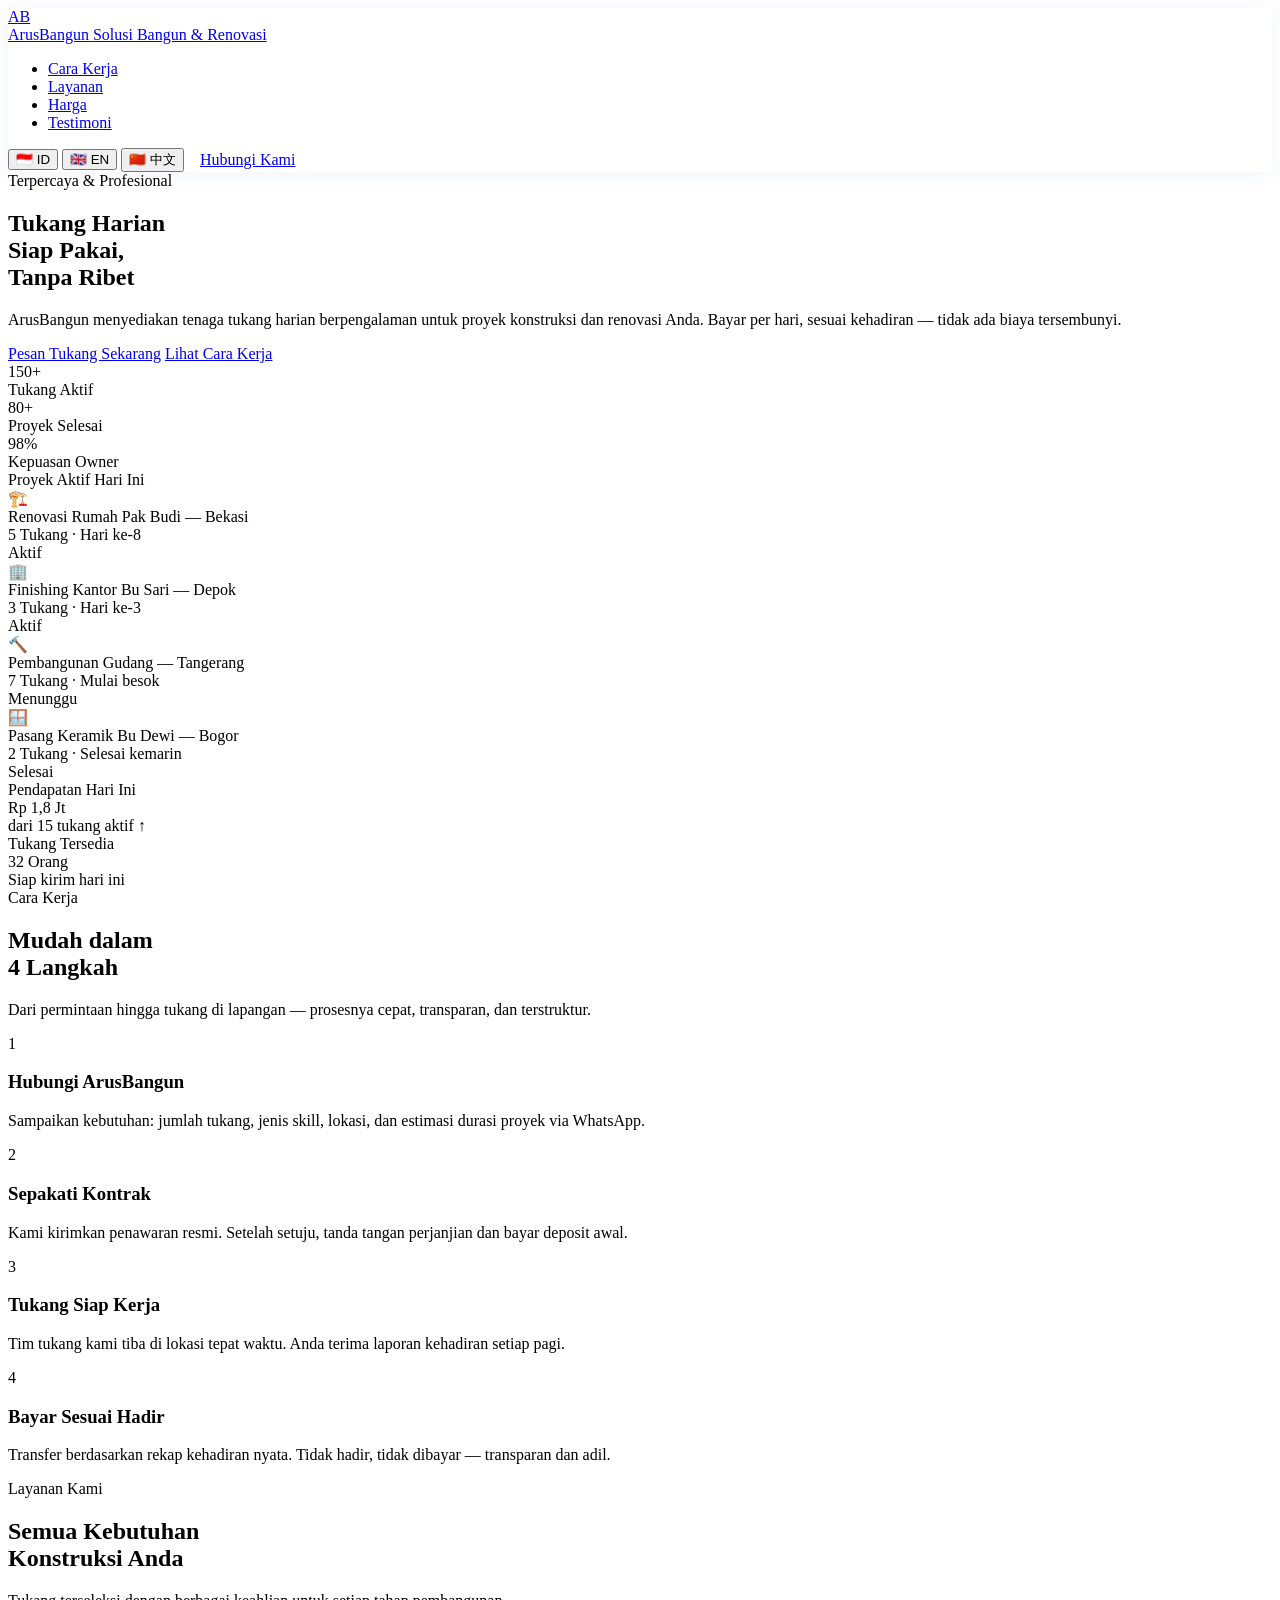
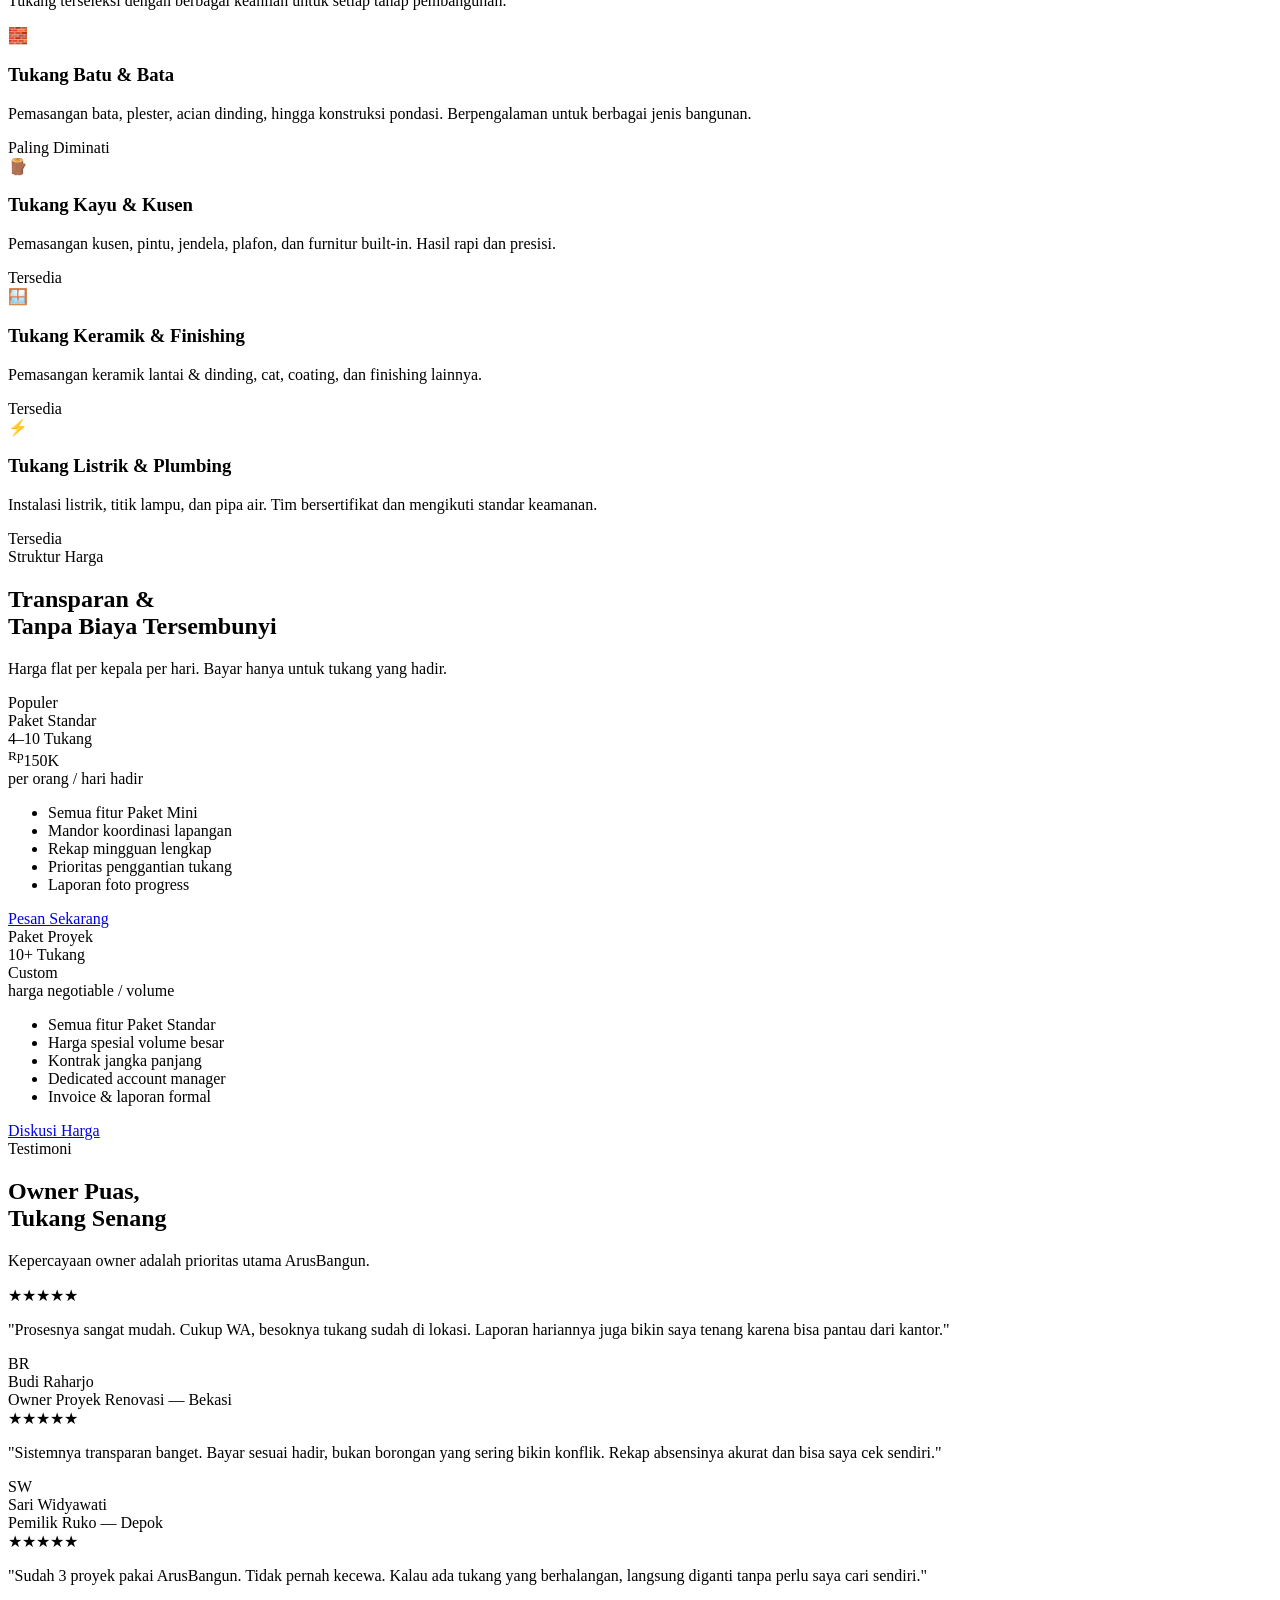
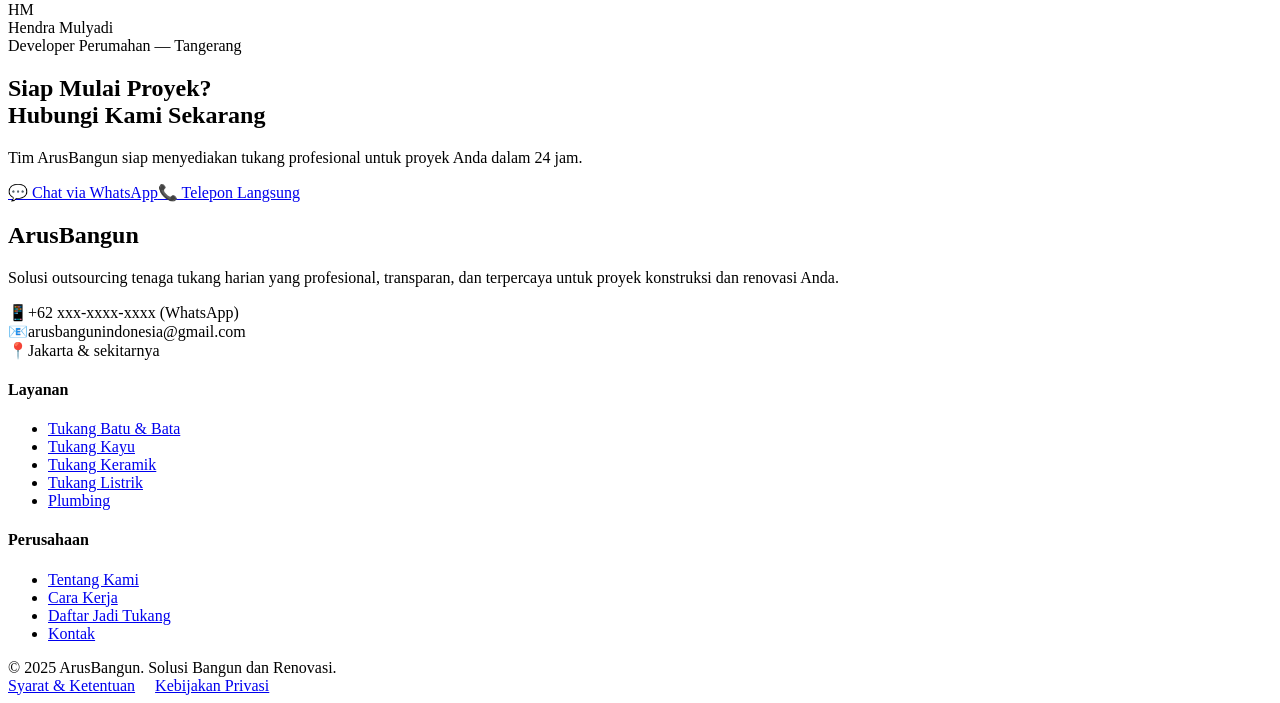
==== dasboard.html @ 9dbda631 "update" ====
<!DOCTYPE html>
<html lang="id">

<head>
    <meta charset="UTF-8" />
    <meta name="viewport" content="width=device-width, initial-scale=1.0" />
    <title>ArusBangun — Solusi Bangun dan Renovasi</title>
    <link
        href="https://fonts.googleapis.com/css2?family=Plus+Jakarta+Sans:wght@300;400;500;600;700;800&family=Syne:wght@700;800&display=swap"
        rel="stylesheet" />
    <link rel="stylesheet" href="css/styles.css" />
</head>

<body>

    <nav>
        <div class="nav-left">
            <a class="nav-logo" href="#">
                <div class="nav-logo-icon">AB</div>
                <div>
                    <span class="nav-logo-text">ArusBangun</span>
                    <span class="nav-logo-sub">Solusi Bangun & Renovasi</span>
                </div>
            </a>
            <ul class="nav-links">
                <li><a href="#how" data-key="nav_how">Cara Kerja</a></li>
                <li><a href="#layanan" data-key="nav_service">Layanan</a></li>
                <li><a href="#harga" data-key="nav_price">Harga</a></li>
                <li><a href="#testimoni" data-key="nav_testi">Testimoni</a></li>
            </ul>
        </div>
        <div style="display: flex; align-items: center; gap: 16px;">
            <div class="lang-switcher">
                <button class="lang-btn active" data-lang="id">🇮🇩 ID</button>
                <button class="lang-btn" data-lang="en">🇬🇧 EN</button>
                <button class="lang-btn" data-lang="zh">🇨🇳 中文</button>
            </div>
            <a href="#cta" class="nav-cta" data-key="nav_cta">Hubungi Kami</a>
        </div>
    </nav>

    <!-- Hero Section -->
    <section class="hero">
        <div class="hero-dots"></div>
        <div class="hero-content">
            <div class="hero-badge" data-key="hero_badge">Terpercaya & Profesional</div>
            <h1 class="hero-title" data-key="hero_title">Tukang Harian<br />Siap Pakai,<br /><span>Tanpa Ribet</span>
            </h1>
            <p class="hero-desc" data-key="hero_desc">ArusBangun menyediakan tenaga tukang harian berpengalaman untuk
                proyek konstruksi dan renovasi Anda. Bayar per hari, sesuai kehadiran — tidak ada biaya tersembunyi.</p>
            <div class="hero-btns">
                <a href="#layanan" class="btn-primary" data-key="hero_btn1">Pesan Tukang Sekarang</a>
                <a href="#how" class="btn-outline" data-key="hero_btn2">Lihat Cara Kerja</a>
            </div>
            <div class="hero-stats">
                <div>
                    <div class="stat-num">150<span>+</span></div>
                    <div class="stat-lbl" data-key="stat1">Tukang Aktif</div>
                </div>
                <div>
                    <div class="stat-num">80<span>+</span></div>
                    <div class="stat-lbl" data-key="stat2">Proyek Selesai</div>
                </div>
                <div>
                    <div class="stat-num">98<span>%</span></div>
                    <div class="stat-lbl" data-key="stat3">Kepuasan Owner</div>
                </div>
            </div>
        </div>
        <div class="hero-visual">
            <div class="hero-card-main">
                <div class="hero-card-label" data-key="project_label">Proyek Aktif Hari Ini</div>
                <div class="project-list">
                    <div class="project-item">
                        <div class="project-icon pi-blue">🏗️</div>
                        <div class="project-info">
                            <div class="project-name">Renovasi Rumah Pak Budi — Bekasi</div>
                            <div class="project-meta">5 Tukang · Hari ke-8</div>
                        </div><span class="project-badge badge-active" data-key="status_active">Aktif</span>
                    </div>
                    <div class="project-item">
                        <div class="project-icon pi-sky">🏢</div>
                        <div class="project-info">
                            <div class="project-name">Finishing Kantor Bu Sari — Depok</div>
                            <div class="project-meta">3 Tukang · Hari ke-3</div>
                        </div><span class="project-badge badge-active" data-key="status_active">Aktif</span>
                    </div>
                    <div class="project-item">
                        <div class="project-icon pi-gold">🔨</div>
                        <div class="project-info">
                            <div class="project-name">Pembangunan Gudang — Tangerang</div>
                            <div class="project-meta">7 Tukang · Mulai besok</div>
                        </div><span class="project-badge badge-waiting" data-key="status_waiting">Menunggu</span>
                    </div>
                    <div class="project-item">
                        <div class="project-icon pi-blue">🪟</div>
                        <div class="project-info">
                            <div class="project-name">Pasang Keramik Bu Dewi — Bogor</div>
                            <div class="project-meta">2 Tukang · Selesai kemarin</div>
                        </div><span class="project-badge badge-done" data-key="status_done">Selesai</span>
                    </div>
                </div>
                <div class="float-card float-card-1">
                    <div class="fc-label" data-key="floating1_label">Pendapatan Hari Ini</div>
                    <div class="fc-value">Rp 1,8 Jt</div>
                    <div class="fc-sub" data-key="floating1_sub">dari 15 tukang aktif ↑</div>
                </div>
                <div class="float-card float-card-2">
                    <div class="fc-label" data-key="floating2_label">Tukang Tersedia</div>
                    <div class="fc-value">32 Orang</div>
                    <div class="fc-sub" data-key="floating2_sub">Siap kirim hari ini</div>
                </div>
            </div>
        </div>
    </section>

    <!-- HOW, SERVICES, PRICING, TESTI, CTA, FOOTER with data-key attributes -->
    <section class="how" id="how">
        <div class="reveal"><span class="section-tag" data-key="how_tag">Cara Kerja</span>
            <h2 class="section-title" data-key="how_title">Mudah dalam<br />4 Langkah</h2>
            <p class="section-desc" data-key="how_desc">Dari permintaan hingga tukang di lapangan — prosesnya cepat,
                transparan, dan terstruktur.</p>
        </div>
        <div class="how-grid reveal">
            <div class="how-step">
                <div class="step-num">1</div>
                <h3 data-key="step1_title">Hubungi ArusBangun</h3>
                <p data-key="step1_desc">Sampaikan kebutuhan: jumlah tukang, jenis skill, lokasi, dan estimasi durasi
                    proyek via WhatsApp.</p>
            </div>
            <div class="how-step">
                <div class="step-num">2</div>
                <h3 data-key="step2_title">Sepakati Kontrak</h3>
                <p data-key="step2_desc">Kami kirimkan penawaran resmi. Setelah setuju, tanda tangan perjanjian dan
                    bayar deposit awal.</p>
            </div>
            <div class="how-step">
                <div class="step-num">3</div>
                <h3 data-key="step3_title">Tukang Siap Kerja</h3>
                <p data-key="step3_desc">Tim tukang kami tiba di lokasi tepat waktu. Anda terima laporan kehadiran
                    setiap pagi.</p>
            </div>
            <div class="how-step">
                <div class="step-num">4</div>
                <h3 data-key="step4_title">Bayar Sesuai Hadir</h3>
                <p data-key="step4_desc">Transfer berdasarkan rekap kehadiran nyata. Tidak hadir, tidak dibayar —
                    transparan dan adil.</p>
            </div>
        </div>
    </section>

    <section class="services" id="layanan">
        <div class="reveal"><span class="section-tag" data-key="service_tag">Layanan Kami</span>
            <h2 class="section-title" data-key="service_title">Semua Kebutuhan<br />Konstruksi Anda</h2>
            <p class="section-desc" data-key="service_desc">Tukang terseleksi dengan berbagai keahlian untuk setiap
                tahap pembangunan.</p>
        </div>
        <div class="services-grid reveal">
            <div class="service-item">
                <div class="svc-icon">🧱</div>
                <h3 data-key="srv1_title">Tukang Batu & Bata</h3>
                <p data-key="srv1_desc">Pemasangan bata, plester, acian dinding, hingga konstruksi pondasi.
                    Berpengalaman untuk berbagai jenis bangunan.</p><span class="svc-tag" data-key="srv1_tag">Paling
                    Diminati</span>
            </div>
            <div class="service-item">
                <div class="svc-icon">🪵</div>
                <h3 data-key="srv2_title">Tukang Kayu & Kusen</h3>
                <p data-key="srv2_desc">Pemasangan kusen, pintu, jendela, plafon, dan furnitur built-in. Hasil rapi dan
                    presisi.</p><span class="svc-tag" data-key="srv2_tag">Tersedia</span>
            </div>
            <div class="service-item">
                <div class="svc-icon">🪟</div>
                <h3 data-key="srv3_title">Tukang Keramik & Finishing</h3>
                <p data-key="srv3_desc">Pemasangan keramik lantai & dinding, cat, coating, dan finishing lainnya.</p>
                <span class="svc-tag" data-key="srv3_tag">Tersedia</span>
            </div>
            <div class="service-item">
                <div class="svc-icon">⚡</div>
                <h3 data-key="srv4_title">Tukang Listrik & Plumbing</h3>
                <p data-key="srv4_desc">Instalasi listrik, titik lampu, dan pipa air. Tim bersertifikat dan mengikuti
                    standar keamanan.</p><span class="svc-tag" data-key="srv4_tag">Tersedia</span>
            </div>
        </div>
    </section>

    <section class="pricing" id="harga">
        <div class="reveal"><span class="section-tag" data-key="price_tag">Struktur Harga</span>
            <h2 class="section-title" data-key="price_title">Transparan &<br />Tanpa Biaya Tersembunyi</h2>
            <p class="section-desc" data-key="price_desc">Harga flat per kepala per hari. Bayar hanya untuk tukang yang
                hadir.</p>
        </div>
        <div class="pricing-cards reveal">
            <!-- <div class="pricing-card">
                <div class="pc-label" data-key="pack_mini_label">Paket Mini</div>
                <div class="pc-name" data-key="pack_mini_name">1–3 Tukang</div>
                <div class="pc-price"><sup>Rp</sup>150K</div>
                <div class="pc-price-note" data-key="pack_mini_note">per orang / hari hadir</div>
                <div class="pc-divider"></div>
                <ul class="pc-features">
                    <li data-key="feat1">Absensi harian via WA</li>
                    <li data-key="feat2">Laporan kehadiran harian</li>
                    <li data-key="feat3">Ganti tukang jika tidak cocok</li>
                    <li data-key="feat4">Minimal 3 hari deposit awal</li>
                </ul><a href="#cta" class="pc-btn pc-btn-outline" data-key="pack_btn">Hubungi Kami</a>
            </div> -->
            <div class="pricing-card featured">
                <div class="featured-badge" data-key="popular_badge">Populer</div>
                <div class="pc-label" data-key="pack_std_label">Paket Standar</div>
                <div class="pc-name" data-key="pack_std_name">4–10 Tukang</div>
                <div class="pc-price"><sup>Rp</sup>150K</div>
                <div class="pc-price-note" data-key="pack_std_note">per orang / hari hadir</div>
                <div class="pc-divider"></div>
                <ul class="pc-features">
                    <li data-key="std_feat1">Semua fitur Paket Mini</li>
                    <li data-key="std_feat2">Mandor koordinasi lapangan</li>
                    <li data-key="std_feat3">Rekap mingguan lengkap</li>
                    <li data-key="std_feat4">Prioritas penggantian tukang</li>
                    <li data-key="std_feat5">Laporan foto progress</li>
                </ul><a href="#cta" class="pc-btn pc-btn-solid" data-key="pack_std_btn">Pesan Sekarang</a>
            </div>
            <div class="pricing-card">
                <div class="pc-label" data-key="pack_pro_label">Paket Proyek</div>
                <div class="pc-name" data-key="pack_pro_name">10+ Tukang</div>
                <div class="pc-price">Custom</div>
                <div class="pc-price-note" data-key="pack_pro_note">harga negotiable / volume</div>
                <div class="pc-divider"></div>
                <ul class="pc-features">
                    <li data-key="pro_feat1">Semua fitur Paket Standar</li>
                    <li data-key="pro_feat2">Harga spesial volume besar</li>
                    <li data-key="pro_feat3">Kontrak jangka panjang</li>
                    <li data-key="pro_feat4">Dedicated account manager</li>
                    <li data-key="pro_feat5">Invoice & laporan formal</li>
                </ul><a href="#cta" class="pc-btn pc-btn-outline" data-key="pack_pro_btn">Diskusi Harga</a>
            </div>
        </div>
    </section>

    <section class="testi" id="testimoni">
        <div class="reveal"><span class="section-tag" data-key="testi_tag">Testimoni</span>
            <h2 class="section-title" data-key="testi_title">Owner Puas,<br />Tukang Senang</h2>
            <p class="section-desc" data-key="testi_desc">Kepercayaan owner adalah prioritas utama ArusBangun.</p>
        </div>
        <div class="testi-grid reveal">
            <div class="testi-card">
                <div class="testi-stars">★★★★★</div>
                <p class="testi-text" data-key="testi1_text">"Prosesnya sangat mudah. Cukup WA, besoknya tukang sudah di
                    lokasi. Laporan hariannya juga bikin saya tenang karena bisa pantau dari kantor."</p>
                <div class="testi-author">
                    <div class="testi-avatar av-blue">BR</div>
                    <div>
                        <div class="testi-name" data-key="testi1_name">Budi Raharjo</div>
                        <div class="testi-role" data-key="testi1_role">Owner Proyek Renovasi — Bekasi</div>
                    </div>
                </div>
            </div>
            <div class="testi-card">
                <div class="testi-stars">★★★★★</div>
                <p class="testi-text" data-key="testi2_text">"Sistemnya transparan banget. Bayar sesuai hadir, bukan
                    borongan yang sering bikin konflik. Rekap absensinya akurat dan bisa saya cek sendiri."</p>
                <div class="testi-author">
                    <div class="testi-avatar av-sky">SW</div>
                    <div>
                        <div class="testi-name" data-key="testi2_name">Sari Widyawati</div>
                        <div class="testi-role" data-key="testi2_role">Pemilik Ruko — Depok</div>
                    </div>
                </div>
            </div>
            <div class="testi-card">
                <div class="testi-stars">★★★★★</div>
                <p class="testi-text" data-key="testi3_text">"Sudah 3 proyek pakai ArusBangun. Tidak pernah kecewa.
                    Kalau ada tukang yang berhalangan, langsung diganti tanpa perlu saya cari sendiri."</p>
                <div class="testi-author">
                    <div class="testi-avatar av-dark">HM</div>
                    <div>
                        <div class="testi-name" data-key="testi3_name">Hendra Mulyadi</div>
                        <div class="testi-role" data-key="testi3_role">Developer Perumahan — Tangerang</div>
                    </div>
                </div>
            </div>
        </div>
    </section>

    <section class="cta-section" id="cta">
        <div class="cta-inner reveal">
            <h2 class="section-title" data-key="cta_title">Siap Mulai Proyek?<br />Hubungi Kami Sekarang</h2>
            <p data-key="cta_desc">Tim ArusBangun siap menyediakan tukang profesional untuk proyek Anda dalam 24 jam.
            </p>
            <div class="cta-btns"><a href="#" class="btn-primary" data-key="cta_wa">💬 Chat via WhatsApp</a><a href="#"
                    class="btn-outline" data-key="cta_telp">📞 Telepon Langsung</a></div>
        </div>
    </section>

    <footer>
        <div class="footer-grid">
            <div class="footer-brand">
                <h2>ArusBangun</h2>
                <p data-key="footer_desc">One Stop solution untuk kebutuhan renovasi dan pembangunan bangunan anda.
                    Transparan, terpercaya dan bertanggung jawab.</p>
                <div class="footer-contact-item"><span class="fc-icon">📱</span><span>+62 xxx-xxxx-xxxx
                        (WhatsApp)</span></div>
                <div class="footer-contact-item"><span
                        class="fc-icon">📧</span><span>arusbangunindonesia@gmail.com</span></div>
                <div class="footer-contact-item"><span class="fc-icon">📍</span><span data-key="footer_area">Jakarta &
                        sekitarnya</span></div>
            </div>
            <div class="footer-col">
                <h4 data-key="footer_service">Layanan</h4>
                <ul>
                    <li><a href="#" data-key="foot_srv1">Tukang Harian</a></li>
                    <li><a href="#" data-key="foot_srv2">Tukang Borongan</a></li>
                    <li><a href="#" data-key="foot_srv3">Perencanaan Design</a></li>
                    <li><a href="#" data-key="foot_srv4">Perencanaan Pembangunan</a></li>
                    <li><a href="#" data-key="foot_srv5">Jasa Borong (Kontraktor)</a></li>
                </ul>
            </div>
            <div class="footer-col">
                <h4 data-key="footer_company">Perusahaan</h4>
                <ul>
                    <li><a href="#" data-key="foot_about">Tentang Kami</a></li>
                    <li><a href="#how" data-key="foot_how">Cara Kerja</a></li>
                    <li><a href="#" data-key="foot_join">Daftar Jadi Tukang</a></li>
                    <!-- <li><a href="#" data-key="foot_career">Karir</a></li> -->
                    <li><a href="#" data-key="foot_contact">Kontak</a></li>
                </ul>
            </div>
            <!-- <div class="footer-col">
                <h4 data-key="footer_area_title">Area Layanan</h4>
                <ul>
                    <li><a href="#">Jakarta</a></li>
                    <li><a href="#">Bekasi</a></li>
                    <li><a href="#">Depok</a></li>
                    <li><a href="#">Tangerang</a></li>
                    <li><a href="#">Bogor</a></li>
                </ul>
            </div> -->
        </div>
        <div class="footer-bottom"><span>© 2025 ArusBangun. Solusi Bangun dan Renovasi.</span>
            <div style="display:flex;gap:20px;"><a href="#" data-key="terms">Syarat & Ketentuan</a><a href="#"
                    data-key="privacy">Kebijakan Privasi</a></div>
        </div>
    </footer>

    <script>
        const translations = {
            id: { /* Indonesian (fallback default) all keys match the original text, keep same as HTML */
                nav_how: "Cara Kerja", nav_service: "Layanan", nav_price: "Harga", nav_testi: "Testimoni", nav_cta: "Hubungi Kami",
                hero_badge: "Terpercaya & Profesional", hero_title: "Tukang Harian<br/>Siap Pakai,<br/><span>Tanpa Ribet</span>",
                hero_desc: "ArusBangun menyediakan tenaga tukang harian berpengalaman untuk proyek konstruksi dan renovasi Anda. Bayar per hari, sesuai kehadiran — tidak ada biaya tersembunyi.",
                hero_btn1: "Pesan Tukang Sekarang", hero_btn2: "Lihat Cara Kerja", stat1: "Tukang Aktif", stat2: "Proyek Selesai", stat3: "Kepuasan Owner",
                project_label: "Proyek Aktif Hari Ini", status_active: "Aktif", status_waiting: "Menunggu", status_done: "Selesai",
                floating1_label: "Pendapatan Hari Ini", floating1_sub: "dari 15 tukang aktif ↑", floating2_label: "Tukang Tersedia", floating2_sub: "Siap kirim hari ini",
                how_tag: "Cara Kerja", how_title: "Mudah dalam<br/>4 Langkah", how_desc: "Dari permintaan hingga tukang di lapangan — prosesnya cepat, transparan, dan terstruktur.",
                step1_title: "Hubungi ArusBangun", step1_desc: "Sampaikan kebutuhan: jumlah tukang, jenis skill, lokasi, dan estimasi durasi proyek via WhatsApp.",
                step2_title: "Sepakati Kontrak", step2_desc: "Kami kirimkan penawaran resmi. Setelah setuju, tanda tangan perjanjian dan bayar deposit awal.",
                step3_title: "Tukang Siap Kerja", step3_desc: "Tim tukang kami tiba di lokasi tepat waktu. Anda terima laporan kehadiran setiap pagi.",
                step4_title: "Bayar Sesuai Hadir", step4_desc: "Transfer berdasarkan rekap kehadiran nyata. Tidak hadir, tidak dibayar — transparan dan adil.",
                service_tag: "Layanan Kami", service_title: "Semua Kebutuhan<br/>Konstruksi Anda", service_desc: "Tukang terseleksi dengan berbagai keahlian untuk setiap tahap pembangunan.",
                srv1_title: "Tukang Batu & Bata", srv1_desc: "Pemasangan bata, plester, acian dinding, hingga konstruksi pondasi. Berpengalaman untuk berbagai jenis bangunan.", srv1_tag: "Paling Diminati",
                srv2_title: "Tukang Kayu & Kusen", srv2_desc: "Pemasangan kusen, pintu, jendela, plafon, dan furnitur built-in. Hasil rapi dan presisi.", srv2_tag: "Tersedia",
                srv3_title: "Tukang Keramik & Finishing", srv3_desc: "Pemasangan keramik lantai & dinding, cat, coating, dan finishing lainnya.", srv3_tag: "Tersedia",
                srv4_title: "Tukang Listrik & Plumbing", srv4_desc: "Instalasi listrik, titik lampu, dan pipa air. Tim bersertifikat dan mengikuti standar keamanan.", srv4_tag: "Tersedia",
                price_tag: "Struktur Harga", price_title: "Transparan &<br/>Tanpa Biaya Tersembunyi", price_desc: "Harga flat per kepala per hari. Bayar hanya untuk tukang yang hadir.",
                pack_mini_label: "Paket Mini", pack_mini_name: "1–3 Tukang", pack_mini_note: "per orang / hari hadir", feat1: "Absensi harian via WA", feat2: "Laporan kehadiran harian", feat3: "Ganti tukang jika tidak cocok", feat4: "Minimal 3 hari deposit awal", pack_btn: "Hubungi Kami",
                popular_badge: "Populer", pack_std_label: "Paket Standar", pack_std_name: "4–10 Tukang", pack_std_note: "per orang / hari hadir", std_feat1: "Semua fitur Paket Mini", std_feat2: "Mandor koordinasi lapangan", std_feat3: "Rekap mingguan lengkap", std_feat4: "Prioritas penggantian tukang", std_feat5: "Laporan foto progress", pack_std_btn: "Pesan Sekarang",
                pack_pro_label: "Paket Proyek", pack_pro_name: "10+ Tukang", pack_pro_note: "harga negotiable / volume", pro_feat1: "Semua fitur Paket Standar", pro_feat2: "Harga spesial volume besar", pro_feat3: "Kontrak jangka panjang", pro_feat4: "Dedicated account manager", pro_feat5: "Invoice & laporan formal", pack_pro_btn: "Diskusi Harga",
                testi_tag: "Testimoni", testi_title: "Owner Puas,<br/>Tukang Senang", testi_desc: "Kepercayaan owner adalah prioritas utama ArusBangun.",
                testi1_text: '"Prosesnya sangat mudah. Cukup WA, besoknya tukang sudah di lokasi. Laporan hariannya juga bikin saya tenang karena bisa pantau dari kantor."', testi1_name: "Budi Raharjo", testi1_role: "Owner Proyek Renovasi — Bekasi",
                testi2_text: '"Sistemnya transparan banget. Bayar sesuai hadir, bukan borongan yang sering bikin konflik. Rekap absensinya akurat dan bisa saya cek sendiri."', testi2_name: "Sari Widyawati", testi2_role: "Pemilik Ruko — Depok",
                testi3_text: '"Sudah 3 proyek pakai ArusBangun. Tidak pernah kecewa. Kalau ada tukang yang berhalangan, langsung diganti tanpa perlu saya cari sendiri."', testi3_name: "Hendra Mulyadi", testi3_role: "Developer Perumahan — Tangerang",
                cta_title: "Siap Mulai Proyek?<br/>Hubungi Kami Sekarang", cta_desc: "Tim ArusBangun siap menyediakan tukang profesional untuk proyek Anda dalam 24 jam.", cta_wa: "💬 Chat via WhatsApp", cta_telp: "📞 Telepon Langsung",
                footer_desc: "Solusi outsourcing tenaga tukang harian yang profesional, transparan, dan terpercaya untuk proyek konstruksi dan renovasi Anda.", footer_area: "Jakarta & sekitarnya",
                footer_service: "Layanan", footer_company: "Perusahaan", footer_area_title: "Area Layanan", terms: "Syarat & Ketentuan", privacy: "Kebijakan Privasi",
                foot_srv1: "Tukang Batu & Bata", foot_srv2: "Tukang Kayu", foot_srv3: "Tukang Keramik", foot_srv4: "Tukang Listrik", foot_srv5: "Plumbing",
                foot_about: "Tentang Kami", foot_how: "Cara Kerja", foot_join: "Daftar Jadi Tukang", foot_career: "Karir", foot_contact: "Kontak"
            },
            en: {
                nav_how: "How It Works", nav_service: "Services", nav_price: "Pricing", nav_testi: "Testimonials", nav_cta: "Contact Us",
                hero_badge: "Trusted & Professional", hero_title: "Daily Workers<br/>Ready to Use,<br/><span>No Hassle</span>",
                hero_desc: "ArusBangun provides experienced daily workers for your construction and renovation projects. Pay per day based on attendance — no hidden fees.",
                hero_btn1: "Order Workers Now", hero_btn2: "See How It Works", stat1: "Active Workers", stat2: "Projects Done", stat3: "Owner Satisfaction",
                project_label: "Active Projects Today", status_active: "Active", status_waiting: "Pending", status_done: "Completed",
                floating1_label: "Today's Revenue", floating1_sub: "from 15 active workers ↑", floating2_label: "Available Workers", floating2_sub: "Ready to dispatch today",
                how_tag: "How It Works", how_title: "Easy in<br/>4 Steps", how_desc: "From request to workers on site — fast, transparent, structured.",
                step1_title: "Contact ArusBangun", step1_desc: "Tell us your needs: number of workers, skills, location, estimated project duration via WhatsApp.",
                step2_title: "Agree Contract", step2_desc: "We send official proposal. After agreement, sign contract and pay initial deposit.",
                step3_title: "Workers Ready", step3_desc: "Our team arrives on time. You receive daily attendance reports each morning.",
                step4_title: "Pay per Attendance", step4_desc: "Transfer based on real attendance record. Not present, not paid — transparent and fair.",
                service_tag: "Our Services", service_title: "All Your<br/>Construction Needs", service_desc: "Selected workers with various skills for every construction phase.",
                srv1_title: "Masonry Workers", srv1_desc: "Brick installation, plastering, wall smoothing, even foundation construction. Experienced for various building types.", srv1_tag: "Most Popular",
                srv2_title: "Carpentry & Frames", srv2_desc: "Installation of frames, doors, windows, ceilings, and built-in furniture. Neat and precise results.", srv2_tag: "Available",
                srv3_title: "Tile & Finishing", srv3_desc: "Floor and wall tile installation, painting, coating, and other finishing work.", srv3_tag: "Available",
                srv4_title: "Electric & Plumbing", srv4_desc: "Electrical installation, lighting points, and water pipes. Certified team following safety standards.", srv4_tag: "Available",
                price_tag: "Pricing Structure", price_title: "Transparent &<br/>No Hidden Fees", price_desc: "Flat rate per person per day. Pay only for workers who show up.",
                pack_mini_label: "Mini Package", pack_mini_name: "1–3 Workers", pack_mini_note: "per person / day attended", feat1: "Daily attendance via WA", feat2: "Daily attendance report", feat3: "Replace worker if not suitable", feat4: "Minimum 3 days initial deposit", pack_btn: "Contact Us",
                popular_badge: "Popular", pack_std_label: "Standard Package", pack_std_name: "4–10 Workers", pack_std_note: "per person / day attended", std_feat1: "All Mini Package features", std_feat2: "Site coordinator (mandor)", std_feat3: "Complete weekly recap", std_feat4: "Priority worker replacement", std_feat5: "Photo progress report", pack_std_btn: "Order Now",
                pack_pro_label: "Project Package", pack_pro_name: "10+ Workers", pack_pro_note: "negotiable / volume", pro_feat1: "All Standard Package features", pro_feat2: "Special volume pricing", pro_feat3: "Long-term contract", pro_feat4: "Dedicated account manager", pro_feat5: "Invoice & formal reports", pack_pro_btn: "Discuss Pricing",
                testi_tag: "Testimonials", testi_title: "Satisfied Owners,<br/>Happy Workers", testi_desc: "Owner trust is ArusBangun's top priority.",
                testi1_text: '"The process is very easy. Just WA, the next day workers are on site. The daily reports also give me peace of mind as I can monitor from the office."', testi1_name: "Budi Raharjo", testi1_role: "Renovation Project Owner — Bekasi",
                testi2_text: '"The system is very transparent. Pay based on attendance, not lump sum which often causes conflict. The attendance recap is accurate and I can check it myself."', testi2_name: "Sari Widyawati", testi2_role: "Shop Owner — Depok",
                testi3_text: '"Already 3 projects with ArusBangun. Never disappointed. If any worker can’t come, they are replaced without me having to find a replacement myself."', testi3_name: "Hendra Mulyadi", testi3_role: "Housing Developer — Tangerang",
                cta_title: "Ready to Start Your Project?<br/>Contact Us Now", cta_desc: "ArusBangun team is ready to provide professional workers for your project within 24 hours.", cta_wa: "💬 Chat via WhatsApp", cta_telp: "📞 Call Directly",
                footer_desc: "Professional, transparent, and trusted daily worker outsourcing solution for your construction and renovation projects.", footer_area: "Jakarta & surrounding areas",
                footer_service: "Services", footer_company: "Company", footer_area_title: "Service Areas", terms: "Terms & Conditions", privacy: "Privacy Policy",
                foot_srv1: "Masonry", foot_srv2: "Carpentry", foot_srv3: "Tile & Finishing", foot_srv4: "Electrical", foot_srv5: "Plumbing",
                foot_about: "About Us", foot_how: "How It Works", foot_join: "Become a Worker", foot_career: "Career", foot_contact: "Contact"
            },
            zh: {
                nav_how: "运作方式", nav_service: "服务", nav_price: "价格", nav_testi: "客户评价", nav_cta: "联系我们",
                hero_badge: "值得信赖 & 专业", hero_title: "每日工匠<br/>随时可用,<br/><span>无繁琐</span>",
                hero_desc: "ArusBangun 为您的建筑和翻新项目提供经验丰富的日结工匠。按日付费，根据出勤情况 — 无隐藏费用。",
                hero_btn1: "立即预订工匠", hero_btn2: "查看运作方式", stat1: "活跃工匠", stat2: "完成项目", stat3: "业主满意度",
                project_label: "今日活跃项目", status_active: "活跃中", status_waiting: "等待中", status_done: "已完成",
                floating1_label: "今日收入", floating1_sub: "来自15名活跃工匠 ↑", floating2_label: "可用工匠", floating2_sub: "今日即可派遣",
                how_tag: "运作方式", how_title: "简单<br/>4步骤", how_desc: "从需求到工匠到场 — 快速、透明、有条理。",
                step1_title: "联系 ArusBangun", step1_desc: "告诉我们您的需求：工匠数量、技能类型、地点、预计工期，通过 WhatsApp。",
                step2_title: "签订合同", step2_desc: "我们发送正式报价。达成一致后，签署协议并支付初期押金。",
                step3_title: "工匠就位", step3_desc: "我们的团队准时到达现场。您每天早上收到出勤报告。",
                step4_title: "按出勤支付", step4_desc: "根据实际出勤记录转账。未出勤不付费 — 透明公正。",
                service_tag: "我们的服务", service_title: "满足您的<br/>所有建筑需求", service_desc: "精选工匠，掌握各类技能，适用于每个施工阶段。",
                srv1_title: "瓦工与砌砖", srv1_desc: "砌砖、抹灰、墙面找平，直至地基施工。经验丰富，适用于各类建筑。", srv1_tag: "最受欢迎",
                srv2_title: "木工与门窗框", srv2_desc: "安装门框、门窗、吊顶及嵌入式家具。成果整洁精确。", srv2_tag: "可用",
                srv3_title: "瓷砖与精装修", srv3_desc: "地面与墙面瓷砖铺设、油漆、涂层及其他精装修工作。", srv3_tag: "可用",
                srv4_title: "电工与水管工", srv4_desc: "电路安装、照明点和水管。持证团队，遵循安全标准。", srv4_tag: "可用",
                price_tag: "价格结构", price_title: "透明且<br/>无隐藏费用", price_desc: "每人每日固定费率。仅支付实际出勤的工匠。",
                pack_mini_label: "迷你套餐", pack_mini_name: "1–3 名工匠", pack_mini_note: "每人 / 出勤日", feat1: "通过 WhatsApp 每日签到", feat2: "每日出勤报告", feat3: "不合适可更换工匠", feat4: "最少3天初期押金", pack_btn: "联系我们",
                popular_badge: "热门", pack_std_label: "标准套餐", pack_std_name: "4–10 名工匠", pack_std_note: "每人 / 出勤日", std_feat1: "包含迷你套餐所有功能", std_feat2: "现场工头协调", std_feat3: "完整每周汇总", std_feat4: "优先更换工匠", std_feat5: "照片进度报告", pack_std_btn: "立即预订",
                pack_pro_label: "项目套餐", pack_pro_name: "10+ 名工匠", pack_pro_note: "可议价 / 批量", pro_feat1: "包含标准套餐所有功能", pro_feat2: "大批量特价", pro_feat3: "长期合同", pro_feat4: "专属客户经理", pro_feat5: "发票与正式报告", pack_pro_btn: "洽谈价格",
                testi_tag: "客户评价", testi_title: "业主满意，<br/>工匠开心", testi_desc: "业主信任是 ArusBangun 的首要任务。",
                testi1_text: '"整个过程非常简单。只需发 WhatsApp，第二天工匠就到场了。每日报告让我安心，即使不在现场也能监控。"', testi1_name: "Budi Raharjo", testi1_role: "翻新项目业主 — Bekasi",
                testi2_text: '"系统非常透明。按出勤支付，而不是常引起纠纷的承包模式。出勤记录准确，我可以自己核对。"', testi2_name: "Sari Widyawati", testi2_role: "商铺业主 — Depok",
                testi3_text: '"已经用了 ArusBangun 三个项目。从未失望。如果有工匠不能来，他们会直接替换，无需我自己找人。"', testi3_name: "Hendra Mulyadi", testi3_role: "房屋开发商 — Tangerang",
                cta_title: "准备开始您的项目？<br/>立即联系我们", cta_desc: "ArusBangun 团队随时准备在24小时内为您的项目提供专业工匠。", cta_wa: "💬 WhatsApp 聊天", cta_telp: "📞 直接电话",
                footer_desc: "为您的建筑和翻新项目提供专业、透明、值得信赖的日结工匠外包解决方案。", footer_area: "雅加达及周边地区",
                footer_service: "服务", footer_company: "公司", footer_area_title: "服务区域", terms: "条款与条件", privacy: "隐私政策",
                foot_srv1: "瓦工与砌砖", foot_srv2: "木工", foot_srv3: "瓷砖与精装修", foot_srv4: "电工", foot_srv5: "水管工",
                foot_about: "关于我们", foot_how: "运作方式", foot_join: "成为工匠", foot_career: "职业发展", foot_contact: "联系方式"
            }
        };
        function setLanguage(lang) {
            const t = translations[lang];
            if (!t) return;
            document.querySelectorAll('[data-key]').forEach(el => {
                const key = el.getAttribute('data-key');
                if (t[key] !== undefined) {
                    if (el.tagName === 'INPUT' || el.tagName === 'TEXTAREA') el.value = t[key];
                    else el.innerHTML = t[key];
                }
            });
            document.querySelectorAll('.lang-btn').forEach(btn => {
                if (btn.getAttribute('data-lang') === lang) btn.classList.add('active');
                else btn.classList.remove('active');
            });
        }
        document.querySelectorAll('.lang-btn').forEach(btn => {
            btn.addEventListener('click', () => setLanguage(btn.getAttribute('data-lang')));
        });
        const revealObserver = new IntersectionObserver((entries) => {
            entries.forEach(e => { if (e.isIntersecting) { e.target.classList.add('visible'); revealObserver.unobserve(e.target); } });
        }, { threshold: 0.1 });
        document.querySelectorAll('.reveal').forEach(el => revealObserver.observe(el));
        window.addEventListener('scroll', () => { const nav = document.querySelector('nav'); if (window.scrollY > 20) nav.style.boxShadow = '0 4px 30px rgba(13,71,161,0.12)'; else nav.style.boxShadow = '0 2px 20px rgba(13,71,161,0.06)'; });
        setLanguage('id');
    </script>
</body>

</html>
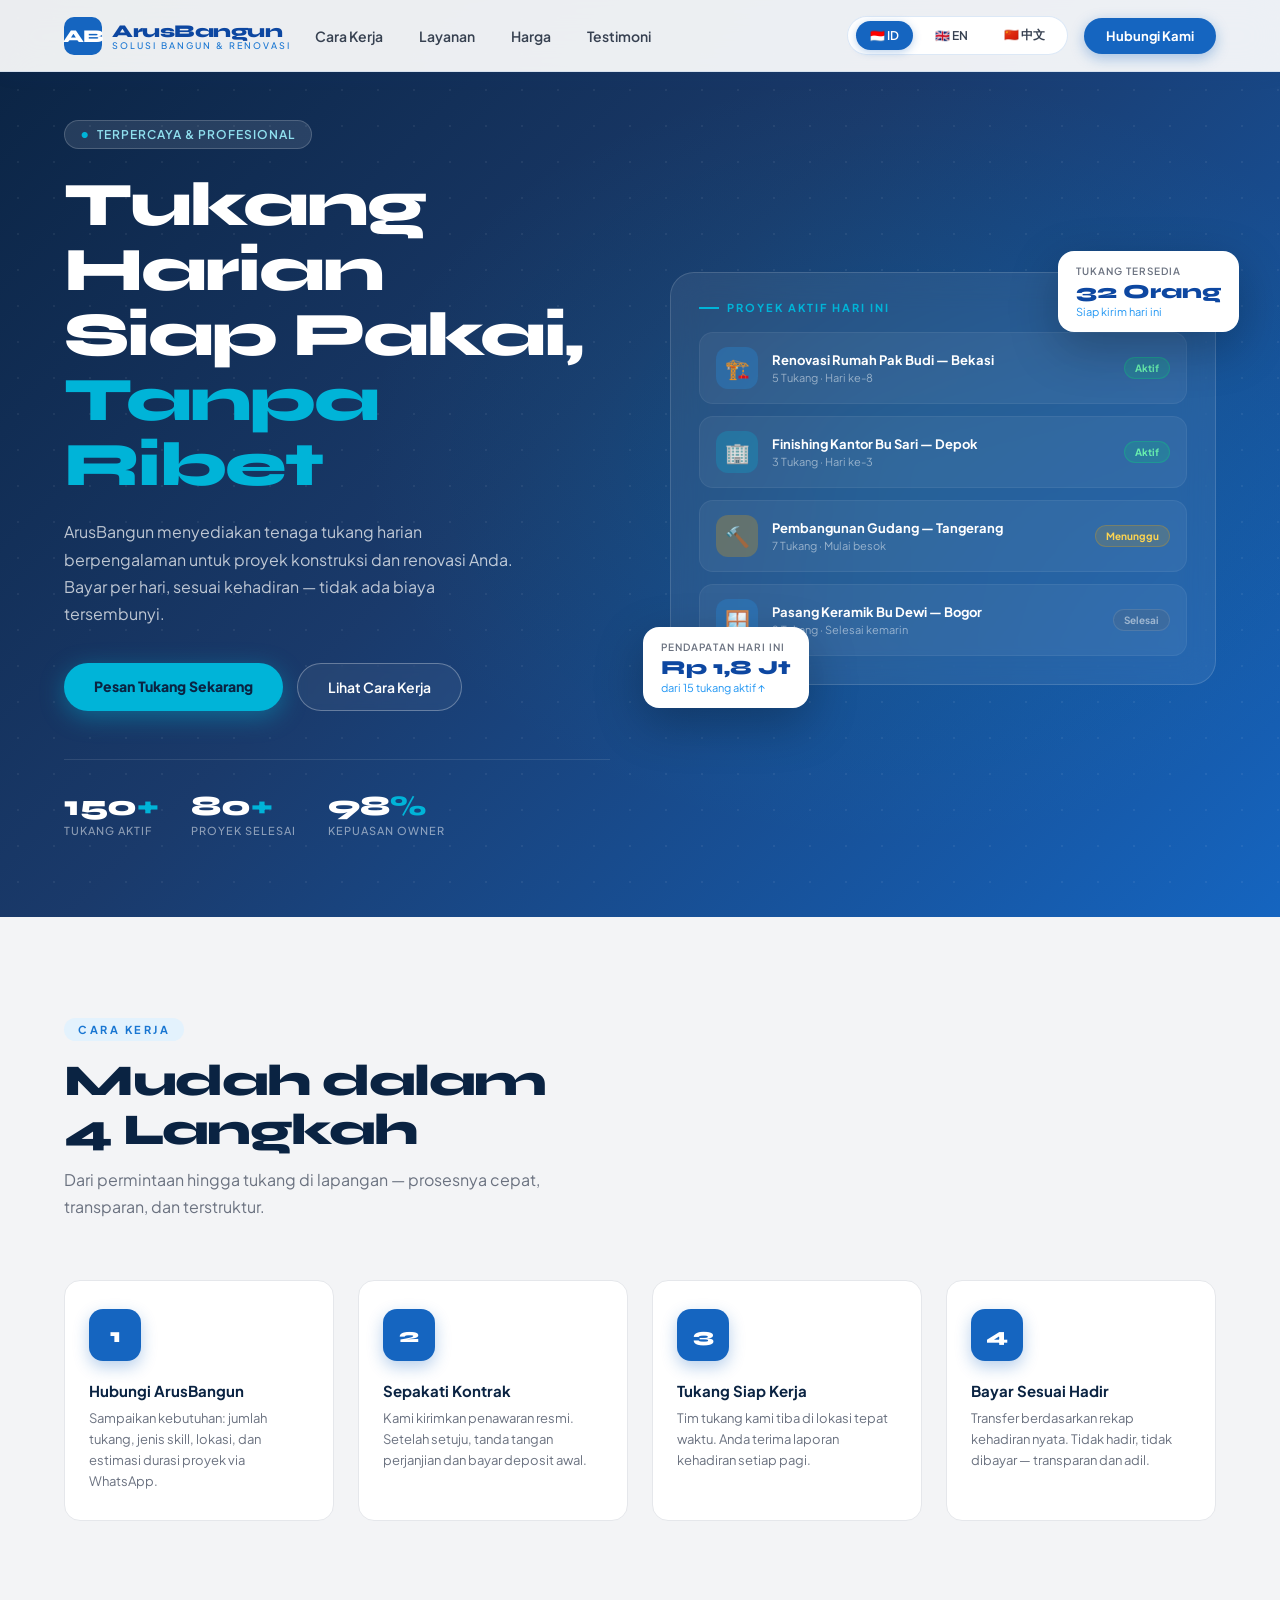
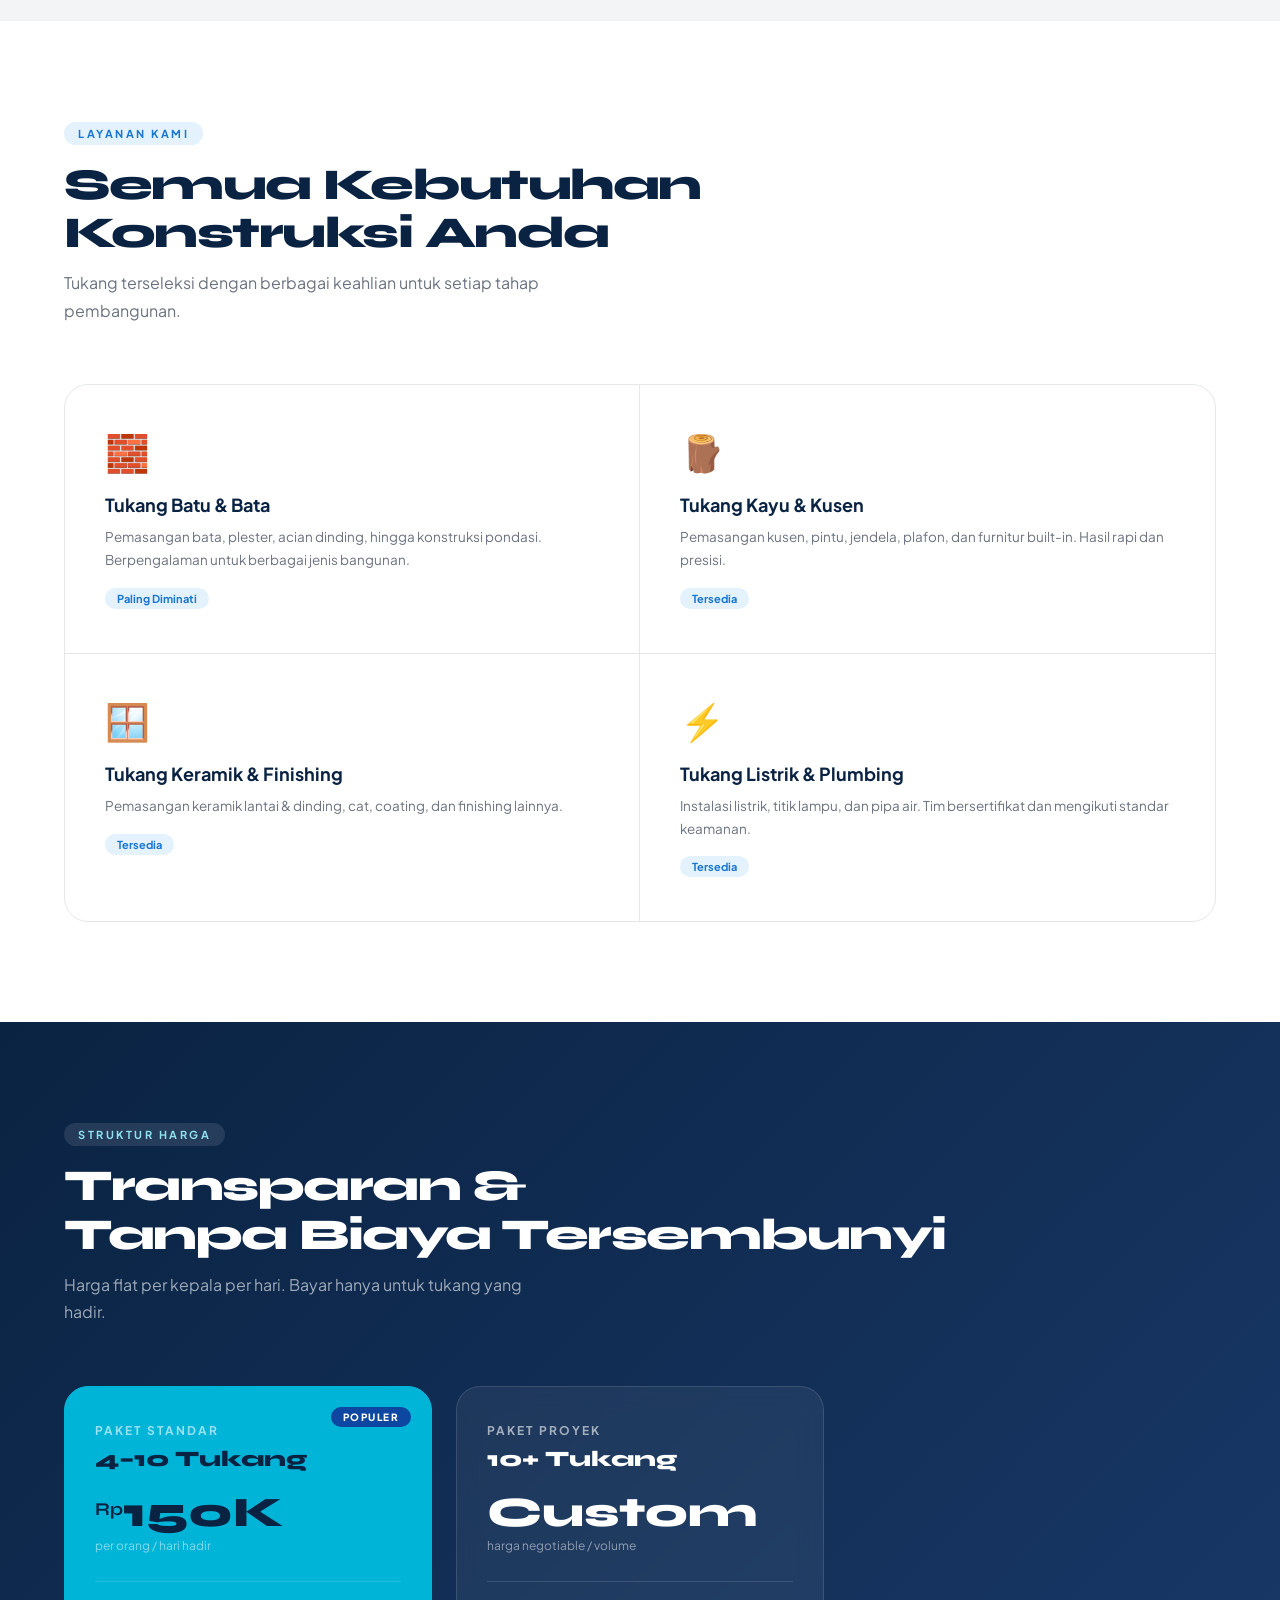
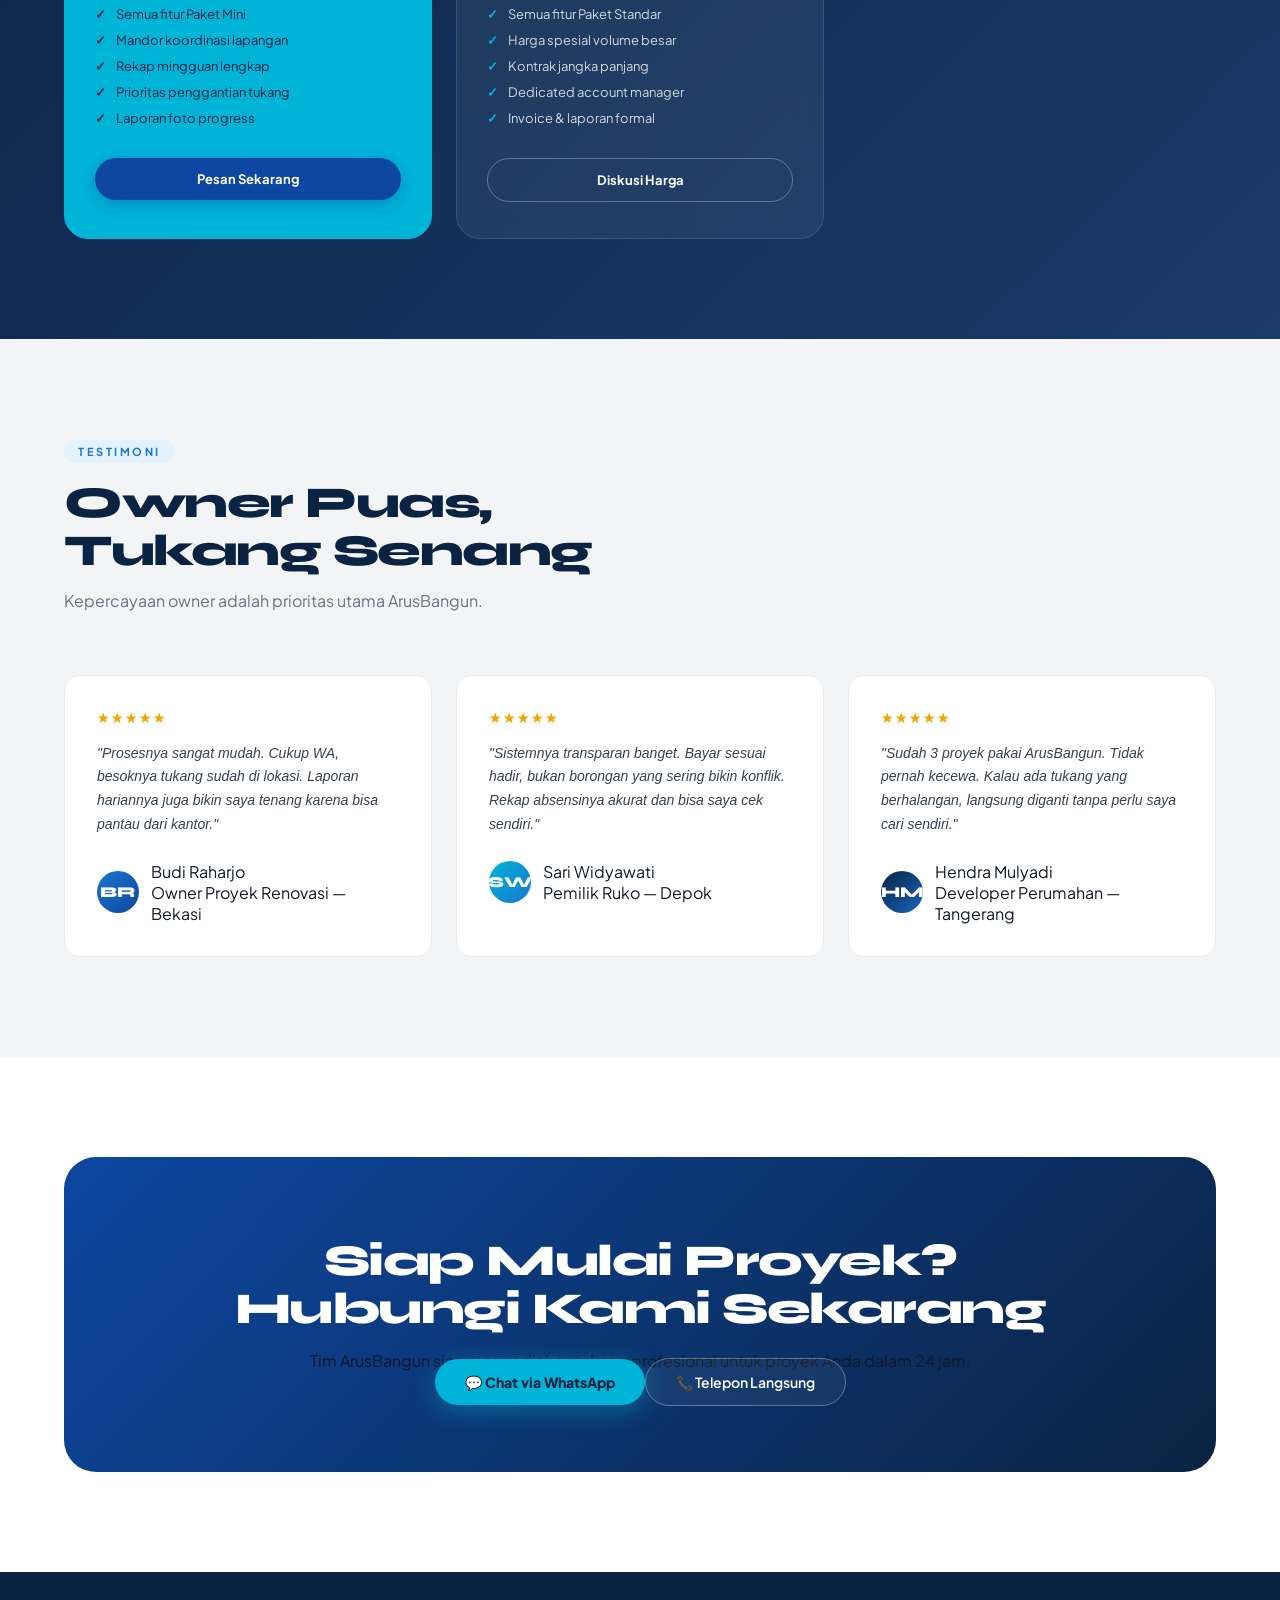
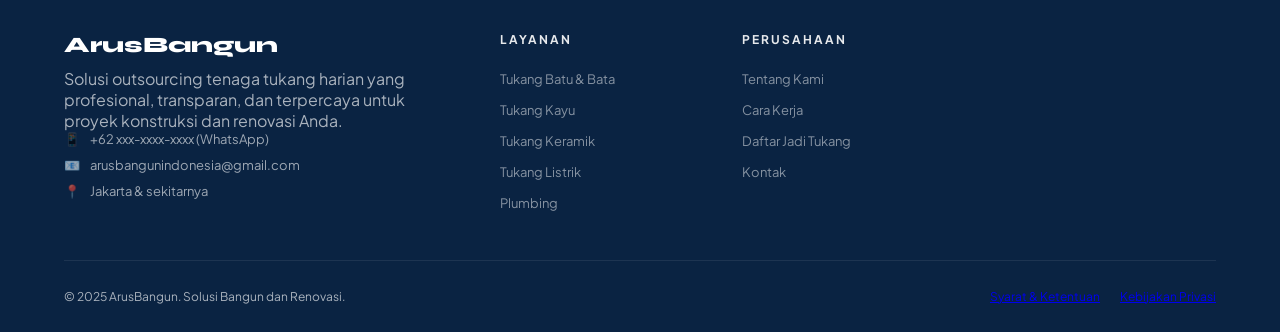
==== commit b8af0fb5: "update" ====
--- a/dasboard.html
+++ b/dasboard.html
@@ -340,128 +340,7 @@
                     data-key="privacy">Kebijakan Privasi</a></div>
         </div>
     </footer>
-
-    <script>
-        const translations = {
-            id: { /* Indonesian (fallback default) all keys match the original text, keep same as HTML */
-                nav_how: "Cara Kerja", nav_service: "Layanan", nav_price: "Harga", nav_testi: "Testimoni", nav_cta: "Hubungi Kami",
-                hero_badge: "Terpercaya & Profesional", hero_title: "Tukang Harian<br/>Siap Pakai,<br/><span>Tanpa Ribet</span>",
-                hero_desc: "ArusBangun menyediakan tenaga tukang harian berpengalaman untuk proyek konstruksi dan renovasi Anda. Bayar per hari, sesuai kehadiran — tidak ada biaya tersembunyi.",
-                hero_btn1: "Pesan Tukang Sekarang", hero_btn2: "Lihat Cara Kerja", stat1: "Tukang Aktif", stat2: "Proyek Selesai", stat3: "Kepuasan Owner",
-                project_label: "Proyek Aktif Hari Ini", status_active: "Aktif", status_waiting: "Menunggu", status_done: "Selesai",
-                floating1_label: "Pendapatan Hari Ini", floating1_sub: "dari 15 tukang aktif ↑", floating2_label: "Tukang Tersedia", floating2_sub: "Siap kirim hari ini",
-                how_tag: "Cara Kerja", how_title: "Mudah dalam<br/>4 Langkah", how_desc: "Dari permintaan hingga tukang di lapangan — prosesnya cepat, transparan, dan terstruktur.",
-                step1_title: "Hubungi ArusBangun", step1_desc: "Sampaikan kebutuhan: jumlah tukang, jenis skill, lokasi, dan estimasi durasi proyek via WhatsApp.",
-                step2_title: "Sepakati Kontrak", step2_desc: "Kami kirimkan penawaran resmi. Setelah setuju, tanda tangan perjanjian dan bayar deposit awal.",
-                step3_title: "Tukang Siap Kerja", step3_desc: "Tim tukang kami tiba di lokasi tepat waktu. Anda terima laporan kehadiran setiap pagi.",
-                step4_title: "Bayar Sesuai Hadir", step4_desc: "Transfer berdasarkan rekap kehadiran nyata. Tidak hadir, tidak dibayar — transparan dan adil.",
-                service_tag: "Layanan Kami", service_title: "Semua Kebutuhan<br/>Konstruksi Anda", service_desc: "Tukang terseleksi dengan berbagai keahlian untuk setiap tahap pembangunan.",
-                srv1_title: "Tukang Batu & Bata", srv1_desc: "Pemasangan bata, plester, acian dinding, hingga konstruksi pondasi. Berpengalaman untuk berbagai jenis bangunan.", srv1_tag: "Paling Diminati",
-                srv2_title: "Tukang Kayu & Kusen", srv2_desc: "Pemasangan kusen, pintu, jendela, plafon, dan furnitur built-in. Hasil rapi dan presisi.", srv2_tag: "Tersedia",
-                srv3_title: "Tukang Keramik & Finishing", srv3_desc: "Pemasangan keramik lantai & dinding, cat, coating, dan finishing lainnya.", srv3_tag: "Tersedia",
-                srv4_title: "Tukang Listrik & Plumbing", srv4_desc: "Instalasi listrik, titik lampu, dan pipa air. Tim bersertifikat dan mengikuti standar keamanan.", srv4_tag: "Tersedia",
-                price_tag: "Struktur Harga", price_title: "Transparan &<br/>Tanpa Biaya Tersembunyi", price_desc: "Harga flat per kepala per hari. Bayar hanya untuk tukang yang hadir.",
-                pack_mini_label: "Paket Mini", pack_mini_name: "1–3 Tukang", pack_mini_note: "per orang / hari hadir", feat1: "Absensi harian via WA", feat2: "Laporan kehadiran harian", feat3: "Ganti tukang jika tidak cocok", feat4: "Minimal 3 hari deposit awal", pack_btn: "Hubungi Kami",
-                popular_badge: "Populer", pack_std_label: "Paket Standar", pack_std_name: "4–10 Tukang", pack_std_note: "per orang / hari hadir", std_feat1: "Semua fitur Paket Mini", std_feat2: "Mandor koordinasi lapangan", std_feat3: "Rekap mingguan lengkap", std_feat4: "Prioritas penggantian tukang", std_feat5: "Laporan foto progress", pack_std_btn: "Pesan Sekarang",
-                pack_pro_label: "Paket Proyek", pack_pro_name: "10+ Tukang", pack_pro_note: "harga negotiable / volume", pro_feat1: "Semua fitur Paket Standar", pro_feat2: "Harga spesial volume besar", pro_feat3: "Kontrak jangka panjang", pro_feat4: "Dedicated account manager", pro_feat5: "Invoice & laporan formal", pack_pro_btn: "Diskusi Harga",
-                testi_tag: "Testimoni", testi_title: "Owner Puas,<br/>Tukang Senang", testi_desc: "Kepercayaan owner adalah prioritas utama ArusBangun.",
-                testi1_text: '"Prosesnya sangat mudah. Cukup WA, besoknya tukang sudah di lokasi. Laporan hariannya juga bikin saya tenang karena bisa pantau dari kantor."', testi1_name: "Budi Raharjo", testi1_role: "Owner Proyek Renovasi — Bekasi",
-                testi2_text: '"Sistemnya transparan banget. Bayar sesuai hadir, bukan borongan yang sering bikin konflik. Rekap absensinya akurat dan bisa saya cek sendiri."', testi2_name: "Sari Widyawati", testi2_role: "Pemilik Ruko — Depok",
-                testi3_text: '"Sudah 3 proyek pakai ArusBangun. Tidak pernah kecewa. Kalau ada tukang yang berhalangan, langsung diganti tanpa perlu saya cari sendiri."', testi3_name: "Hendra Mulyadi", testi3_role: "Developer Perumahan — Tangerang",
-                cta_title: "Siap Mulai Proyek?<br/>Hubungi Kami Sekarang", cta_desc: "Tim ArusBangun siap menyediakan tukang profesional untuk proyek Anda dalam 24 jam.", cta_wa: "💬 Chat via WhatsApp", cta_telp: "📞 Telepon Langsung",
-                footer_desc: "Solusi outsourcing tenaga tukang harian yang profesional, transparan, dan terpercaya untuk proyek konstruksi dan renovasi Anda.", footer_area: "Jakarta & sekitarnya",
-                footer_service: "Layanan", footer_company: "Perusahaan", footer_area_title: "Area Layanan", terms: "Syarat & Ketentuan", privacy: "Kebijakan Privasi",
-                foot_srv1: "Tukang Batu & Bata", foot_srv2: "Tukang Kayu", foot_srv3: "Tukang Keramik", foot_srv4: "Tukang Listrik", foot_srv5: "Plumbing",
-                foot_about: "Tentang Kami", foot_how: "Cara Kerja", foot_join: "Daftar Jadi Tukang", foot_career: "Karir", foot_contact: "Kontak"
-            },
-            en: {
-                nav_how: "How It Works", nav_service: "Services", nav_price: "Pricing", nav_testi: "Testimonials", nav_cta: "Contact Us",
-                hero_badge: "Trusted & Professional", hero_title: "Daily Workers<br/>Ready to Use,<br/><span>No Hassle</span>",
-                hero_desc: "ArusBangun provides experienced daily workers for your construction and renovation projects. Pay per day based on attendance — no hidden fees.",
-                hero_btn1: "Order Workers Now", hero_btn2: "See How It Works", stat1: "Active Workers", stat2: "Projects Done", stat3: "Owner Satisfaction",
-                project_label: "Active Projects Today", status_active: "Active", status_waiting: "Pending", status_done: "Completed",
-                floating1_label: "Today's Revenue", floating1_sub: "from 15 active workers ↑", floating2_label: "Available Workers", floating2_sub: "Ready to dispatch today",
-                how_tag: "How It Works", how_title: "Easy in<br/>4 Steps", how_desc: "From request to workers on site — fast, transparent, structured.",
-                step1_title: "Contact ArusBangun", step1_desc: "Tell us your needs: number of workers, skills, location, estimated project duration via WhatsApp.",
-                step2_title: "Agree Contract", step2_desc: "We send official proposal. After agreement, sign contract and pay initial deposit.",
-                step3_title: "Workers Ready", step3_desc: "Our team arrives on time. You receive daily attendance reports each morning.",
-                step4_title: "Pay per Attendance", step4_desc: "Transfer based on real attendance record. Not present, not paid — transparent and fair.",
-                service_tag: "Our Services", service_title: "All Your<br/>Construction Needs", service_desc: "Selected workers with various skills for every construction phase.",
-                srv1_title: "Masonry Workers", srv1_desc: "Brick installation, plastering, wall smoothing, even foundation construction. Experienced for various building types.", srv1_tag: "Most Popular",
-                srv2_title: "Carpentry & Frames", srv2_desc: "Installation of frames, doors, windows, ceilings, and built-in furniture. Neat and precise results.", srv2_tag: "Available",
-                srv3_title: "Tile & Finishing", srv3_desc: "Floor and wall tile installation, painting, coating, and other finishing work.", srv3_tag: "Available",
-                srv4_title: "Electric & Plumbing", srv4_desc: "Electrical installation, lighting points, and water pipes. Certified team following safety standards.", srv4_tag: "Available",
-                price_tag: "Pricing Structure", price_title: "Transparent &<br/>No Hidden Fees", price_desc: "Flat rate per person per day. Pay only for workers who show up.",
-                pack_mini_label: "Mini Package", pack_mini_name: "1–3 Workers", pack_mini_note: "per person / day attended", feat1: "Daily attendance via WA", feat2: "Daily attendance report", feat3: "Replace worker if not suitable", feat4: "Minimum 3 days initial deposit", pack_btn: "Contact Us",
-                popular_badge: "Popular", pack_std_label: "Standard Package", pack_std_name: "4–10 Workers", pack_std_note: "per person / day attended", std_feat1: "All Mini Package features", std_feat2: "Site coordinator (mandor)", std_feat3: "Complete weekly recap", std_feat4: "Priority worker replacement", std_feat5: "Photo progress report", pack_std_btn: "Order Now",
-                pack_pro_label: "Project Package", pack_pro_name: "10+ Workers", pack_pro_note: "negotiable / volume", pro_feat1: "All Standard Package features", pro_feat2: "Special volume pricing", pro_feat3: "Long-term contract", pro_feat4: "Dedicated account manager", pro_feat5: "Invoice & formal reports", pack_pro_btn: "Discuss Pricing",
-                testi_tag: "Testimonials", testi_title: "Satisfied Owners,<br/>Happy Workers", testi_desc: "Owner trust is ArusBangun's top priority.",
-                testi1_text: '"The process is very easy. Just WA, the next day workers are on site. The daily reports also give me peace of mind as I can monitor from the office."', testi1_name: "Budi Raharjo", testi1_role: "Renovation Project Owner — Bekasi",
-                testi2_text: '"The system is very transparent. Pay based on attendance, not lump sum which often causes conflict. The attendance recap is accurate and I can check it myself."', testi2_name: "Sari Widyawati", testi2_role: "Shop Owner — Depok",
-                testi3_text: '"Already 3 projects with ArusBangun. Never disappointed. If any worker can’t come, they are replaced without me having to find a replacement myself."', testi3_name: "Hendra Mulyadi", testi3_role: "Housing Developer — Tangerang",
-                cta_title: "Ready to Start Your Project?<br/>Contact Us Now", cta_desc: "ArusBangun team is ready to provide professional workers for your project within 24 hours.", cta_wa: "💬 Chat via WhatsApp", cta_telp: "📞 Call Directly",
-                footer_desc: "Professional, transparent, and trusted daily worker outsourcing solution for your construction and renovation projects.", footer_area: "Jakarta & surrounding areas",
-                footer_service: "Services", footer_company: "Company", footer_area_title: "Service Areas", terms: "Terms & Conditions", privacy: "Privacy Policy",
-                foot_srv1: "Masonry", foot_srv2: "Carpentry", foot_srv3: "Tile & Finishing", foot_srv4: "Electrical", foot_srv5: "Plumbing",
-                foot_about: "About Us", foot_how: "How It Works", foot_join: "Become a Worker", foot_career: "Career", foot_contact: "Contact"
-            },
-            zh: {
-                nav_how: "运作方式", nav_service: "服务", nav_price: "价格", nav_testi: "客户评价", nav_cta: "联系我们",
-                hero_badge: "值得信赖 & 专业", hero_title: "每日工匠<br/>随时可用,<br/><span>无繁琐</span>",
-                hero_desc: "ArusBangun 为您的建筑和翻新项目提供经验丰富的日结工匠。按日付费，根据出勤情况 — 无隐藏费用。",
-                hero_btn1: "立即预订工匠", hero_btn2: "查看运作方式", stat1: "活跃工匠", stat2: "完成项目", stat3: "业主满意度",
-                project_label: "今日活跃项目", status_active: "活跃中", status_waiting: "等待中", status_done: "已完成",
-                floating1_label: "今日收入", floating1_sub: "来自15名活跃工匠 ↑", floating2_label: "可用工匠", floating2_sub: "今日即可派遣",
-                how_tag: "运作方式", how_title: "简单<br/>4步骤", how_desc: "从需求到工匠到场 — 快速、透明、有条理。",
-                step1_title: "联系 ArusBangun", step1_desc: "告诉我们您的需求：工匠数量、技能类型、地点、预计工期，通过 WhatsApp。",
-                step2_title: "签订合同", step2_desc: "我们发送正式报价。达成一致后，签署协议并支付初期押金。",
-                step3_title: "工匠就位", step3_desc: "我们的团队准时到达现场。您每天早上收到出勤报告。",
-                step4_title: "按出勤支付", step4_desc: "根据实际出勤记录转账。未出勤不付费 — 透明公正。",
-                service_tag: "我们的服务", service_title: "满足您的<br/>所有建筑需求", service_desc: "精选工匠，掌握各类技能，适用于每个施工阶段。",
-                srv1_title: "瓦工与砌砖", srv1_desc: "砌砖、抹灰、墙面找平，直至地基施工。经验丰富，适用于各类建筑。", srv1_tag: "最受欢迎",
-                srv2_title: "木工与门窗框", srv2_desc: "安装门框、门窗、吊顶及嵌入式家具。成果整洁精确。", srv2_tag: "可用",
-                srv3_title: "瓷砖与精装修", srv3_desc: "地面与墙面瓷砖铺设、油漆、涂层及其他精装修工作。", srv3_tag: "可用",
-                srv4_title: "电工与水管工", srv4_desc: "电路安装、照明点和水管。持证团队，遵循安全标准。", srv4_tag: "可用",
-                price_tag: "价格结构", price_title: "透明且<br/>无隐藏费用", price_desc: "每人每日固定费率。仅支付实际出勤的工匠。",
-                pack_mini_label: "迷你套餐", pack_mini_name: "1–3 名工匠", pack_mini_note: "每人 / 出勤日", feat1: "通过 WhatsApp 每日签到", feat2: "每日出勤报告", feat3: "不合适可更换工匠", feat4: "最少3天初期押金", pack_btn: "联系我们",
-                popular_badge: "热门", pack_std_label: "标准套餐", pack_std_name: "4–10 名工匠", pack_std_note: "每人 / 出勤日", std_feat1: "包含迷你套餐所有功能", std_feat2: "现场工头协调", std_feat3: "完整每周汇总", std_feat4: "优先更换工匠", std_feat5: "照片进度报告", pack_std_btn: "立即预订",
-                pack_pro_label: "项目套餐", pack_pro_name: "10+ 名工匠", pack_pro_note: "可议价 / 批量", pro_feat1: "包含标准套餐所有功能", pro_feat2: "大批量特价", pro_feat3: "长期合同", pro_feat4: "专属客户经理", pro_feat5: "发票与正式报告", pack_pro_btn: "洽谈价格",
-                testi_tag: "客户评价", testi_title: "业主满意，<br/>工匠开心", testi_desc: "业主信任是 ArusBangun 的首要任务。",
-                testi1_text: '"整个过程非常简单。只需发 WhatsApp，第二天工匠就到场了。每日报告让我安心，即使不在现场也能监控。"', testi1_name: "Budi Raharjo", testi1_role: "翻新项目业主 — Bekasi",
-                testi2_text: '"系统非常透明。按出勤支付，而不是常引起纠纷的承包模式。出勤记录准确，我可以自己核对。"', testi2_name: "Sari Widyawati", testi2_role: "商铺业主 — Depok",
-                testi3_text: '"已经用了 ArusBangun 三个项目。从未失望。如果有工匠不能来，他们会直接替换，无需我自己找人。"', testi3_name: "Hendra Mulyadi", testi3_role: "房屋开发商 — Tangerang",
-                cta_title: "准备开始您的项目？<br/>立即联系我们", cta_desc: "ArusBangun 团队随时准备在24小时内为您的项目提供专业工匠。", cta_wa: "💬 WhatsApp 聊天", cta_telp: "📞 直接电话",
-                footer_desc: "为您的建筑和翻新项目提供专业、透明、值得信赖的日结工匠外包解决方案。", footer_area: "雅加达及周边地区",
-                footer_service: "服务", footer_company: "公司", footer_area_title: "服务区域", terms: "条款与条件", privacy: "隐私政策",
-                foot_srv1: "瓦工与砌砖", foot_srv2: "木工", foot_srv3: "瓷砖与精装修", foot_srv4: "电工", foot_srv5: "水管工",
-                foot_about: "关于我们", foot_how: "运作方式", foot_join: "成为工匠", foot_career: "职业发展", foot_contact: "联系方式"
-            }
-        };
-        function setLanguage(lang) {
-            const t = translations[lang];
-            if (!t) return;
-            document.querySelectorAll('[data-key]').forEach(el => {
-                const key = el.getAttribute('data-key');
-                if (t[key] !== undefined) {
-                    if (el.tagName === 'INPUT' || el.tagName === 'TEXTAREA') el.value = t[key];
-                    else el.innerHTML = t[key];
-                }
-            });
-            document.querySelectorAll('.lang-btn').forEach(btn => {
-                if (btn.getAttribute('data-lang') === lang) btn.classList.add('active');
-                else btn.classList.remove('active');
-            });
-        }
-        document.querySelectorAll('.lang-btn').forEach(btn => {
-            btn.addEventListener('click', () => setLanguage(btn.getAttribute('data-lang')));
-        });
-        const revealObserver = new IntersectionObserver((entries) => {
-            entries.forEach(e => { if (e.isIntersecting) { e.target.classList.add('visible'); revealObserver.unobserve(e.target); } });
-        }, { threshold: 0.1 });
-        document.querySelectorAll('.reveal').forEach(el => revealObserver.observe(el));
-        window.addEventListener('scroll', () => { const nav = document.querySelector('nav'); if (window.scrollY > 20) nav.style.boxShadow = '0 4px 30px rgba(13,71,161,0.12)'; else nav.style.boxShadow = '0 2px 20px rgba(13,71,161,0.06)'; });
-        setLanguage('id');
-    </script>
+    <script src="js/script.js"></script>
 </body>
 
 </html>
--- a/css/styles.css
+++ b/css/styles.css
@@ -0,0 +1,1024 @@
+*,
+        *::before,
+        *::after {
+            box-sizing: border-box;
+            margin: 0;
+            padding: 0;
+        }
+
+        :root {
+            --blue-900: #0A2342;
+            --blue-800: #0D47A1;
+            --blue-700: #1565C0;
+            --blue-600: #1976D2;
+            --blue-500: #2196F3;
+            --blue-400: #42A5F5;
+            --blue-100: #E3F2FD;
+            --blue-50: #F0F8FF;
+            --sky: #00B4D8;
+            --sky-lite: #90E0EF;
+            --white: #FFFFFF;
+            --gray-900: #111827;
+            --gray-700: #374151;
+            --gray-500: #6B7280;
+            --gray-200: #E5E7EB;
+            --gray-100: #F3F4F6;
+            --gold: #F0A500;
+            --radius: 16px;
+        }
+
+        html {
+            scroll-behavior: smooth;
+        }
+
+        body {
+            font-family: 'Plus Jakarta Sans', sans-serif;
+            background: var(--white);
+            color: var(--gray-900);
+            overflow-x: hidden;
+        }
+
+        /* LANGUAGE SWITCHER */
+        .lang-switcher {
+            display: flex;
+            gap: 8px;
+            background: rgba(255, 255, 255, 0.9);
+            border-radius: 40px;
+            padding: 4px 8px;
+            backdrop-filter: blur(4px);
+            border: 1px solid rgba(21, 101, 192, 0.15);
+        }
+
+        .lang-btn {
+            background: transparent;
+            border: none;
+            font-size: 12px;
+            font-weight: 600;
+            padding: 6px 14px;
+            border-radius: 40px;
+            cursor: pointer;
+            transition: all 0.2s;
+            font-family: 'Plus Jakarta Sans', sans-serif;
+            color: var(--gray-700);
+        }
+
+        .lang-btn.active {
+            background: var(--blue-700);
+            color: white;
+            box-shadow: 0 2px 8px rgba(21, 101, 192, 0.3);
+        }
+
+        .lang-btn:hover:not(.active) {
+            background: var(--blue-100);
+            color: var(--blue-800);
+        }
+
+        /* ── NAVBAR ─────────────────────────────────────── */
+        nav {
+            position: fixed;
+            top: 0;
+            left: 0;
+            right: 0;
+            z-index: 100;
+            display: flex;
+            align-items: center;
+            justify-content: space-between;
+            padding: 0 5vw;
+            height: 72px;
+            background: rgba(255, 255, 255, 0.92);
+            backdrop-filter: blur(16px);
+            border-bottom: 1px solid rgba(21, 101, 192, 0.1);
+            box-shadow: 0 2px 20px rgba(13, 71, 161, 0.06);
+            gap: 20px;
+        }
+
+        .nav-left {
+            display: flex;
+            align-items: center;
+            gap: 24px;
+        }
+
+        .nav-logo {
+            display: flex;
+            align-items: center;
+            gap: 10px;
+            text-decoration: none;
+        }
+
+        .nav-logo-icon {
+            width: 38px;
+            height: 38px;
+            background: var(--blue-700);
+            border-radius: 10px;
+            display: flex;
+            align-items: center;
+            justify-content: center;
+            font-family: 'Syne', sans-serif;
+            font-size: 18px;
+            font-weight: 800;
+            color: white;
+            letter-spacing: -1px;
+        }
+
+        .nav-logo-text {
+            font-family: 'Syne', sans-serif;
+            font-size: 18px;
+            font-weight: 800;
+            color: var(--blue-800);
+            letter-spacing: -0.5px;
+        }
+
+        .nav-logo-sub {
+            font-size: 9px;
+            font-weight: 500;
+            color: var(--blue-600);
+            letter-spacing: 2px;
+            text-transform: uppercase;
+            display: block;
+            margin-top: -2px;
+        }
+
+        .nav-links {
+            display: flex;
+            gap: 36px;
+            list-style: none;
+        }
+
+        .nav-links a {
+            text-decoration: none;
+            font-size: 14px;
+            font-weight: 600;
+            color: var(--gray-700);
+            transition: color .2s;
+        }
+
+        .nav-links a:hover {
+            color: var(--blue-700);
+        }
+
+        .nav-cta {
+            background: var(--blue-700);
+            color: white;
+            padding: 10px 22px;
+            border-radius: 50px;
+            font-size: 13px;
+            font-weight: 700;
+            text-decoration: none;
+            border: none;
+            cursor: pointer;
+            transition: all .25s;
+            box-shadow: 0 4px 14px rgba(21, 101, 192, 0.35);
+        }
+
+        .nav-cta:hover {
+            background: var(--blue-800);
+            transform: translateY(-1px);
+            box-shadow: 0 6px 20px rgba(21, 101, 192, 0.45);
+        }
+
+        /* ── HERO & autres sections (style identique) ── */
+        .hero {
+            min-height: 100vh;
+            background: linear-gradient(135deg, var(--blue-900) 0%, #1a3a6b 45%, var(--blue-700) 100%);
+            display: grid;
+            grid-template-columns: 1fr 1fr;
+            align-items: center;
+            padding: 120px 5vw 80px;
+            gap: 60px;
+            position: relative;
+            overflow: hidden;
+        }
+
+        .hero::before {
+            content: '';
+            position: absolute;
+            inset: 0;
+            background: radial-gradient(ellipse 60% 60% at 70% 50%, rgba(0, 180, 216, 0.12) 0%, transparent 70%);
+        }
+
+        .hero-dots {
+            position: absolute;
+            inset: 0;
+            background-image: radial-gradient(circle, rgba(255, 255, 255, 0.06) 1px, transparent 1px);
+            background-size: 36px 36px;
+        }
+
+        .hero-content {
+            position: relative;
+            z-index: 2;
+        }
+
+        .hero-badge {
+            display: inline-flex;
+            align-items: center;
+            gap: 8px;
+            background: rgba(255, 255, 255, 0.1);
+            border: 1px solid rgba(255, 255, 255, 0.18);
+            border-radius: 50px;
+            padding: 6px 16px;
+            font-size: 12px;
+            font-weight: 600;
+            color: var(--sky-lite);
+            letter-spacing: 1px;
+            text-transform: uppercase;
+            margin-bottom: 24px;
+        }
+
+        .hero-badge::before {
+            content: '●';
+            font-size: 8px;
+            color: var(--sky);
+            animation: pulse 1.5s infinite;
+        }
+
+        @keyframes pulse {
+
+            0%,
+            100% {
+                opacity: 1
+            }
+
+            50% {
+                opacity: .3
+            }
+        }
+
+        h1.hero-title {
+            font-family: 'Syne', sans-serif;
+            font-size: clamp(36px, 5vw, 62px);
+            font-weight: 800;
+            color: white;
+            line-height: 1.05;
+            letter-spacing: -2px;
+            margin-bottom: 20px;
+        }
+
+        h1.hero-title span {
+            color: var(--sky);
+        }
+
+        .hero-desc {
+            font-size: 16px;
+            font-weight: 400;
+            color: rgba(255, 255, 255, 0.72);
+            line-height: 1.7;
+            margin-bottom: 36px;
+            max-width: 460px;
+        }
+
+        .hero-btns {
+            display: flex;
+            gap: 14px;
+            flex-wrap: wrap;
+        }
+
+        .btn-primary {
+            background: var(--sky);
+            color: var(--blue-900);
+            padding: 14px 30px;
+            border-radius: 50px;
+            font-size: 14px;
+            font-weight: 800;
+            text-decoration: none;
+            box-shadow: 0 6px 24px rgba(0, 180, 216, 0.4);
+            transition: all .25s;
+        }
+
+        .btn-primary:hover {
+            transform: translateY(-2px);
+            box-shadow: 0 10px 30px rgba(0, 180, 216, 0.5);
+        }
+
+        .btn-outline {
+            border: 1.5px solid rgba(255, 255, 255, 0.3);
+            color: white;
+            padding: 14px 30px;
+            border-radius: 50px;
+            font-size: 14px;
+            font-weight: 600;
+            text-decoration: none;
+            transition: all .25s;
+            backdrop-filter: blur(4px);
+            background: rgba(255, 255, 255, 0.05);
+        }
+
+        .btn-outline:hover {
+            background: rgba(255, 255, 255, 0.12);
+            border-color: rgba(255, 255, 255, 0.5);
+        }
+
+        .hero-stats {
+            display: flex;
+            gap: 32px;
+            margin-top: 48px;
+            padding-top: 32px;
+            border-top: 1px solid rgba(255, 255, 255, 0.1);
+        }
+
+        .stat-num {
+            font-family: 'Syne', sans-serif;
+            font-size: 28px;
+            font-weight: 800;
+            color: white;
+            line-height: 1;
+        }
+
+        .stat-num span {
+            color: var(--sky);
+        }
+
+        .stat-lbl {
+            font-size: 11px;
+            font-weight: 500;
+            color: rgba(255, 255, 255, 0.5);
+            text-transform: uppercase;
+            letter-spacing: 1px;
+            margin-top: 4px;
+        }
+
+        .hero-visual {
+            position: relative;
+            z-index: 2;
+        }
+
+        .hero-card-main {
+            background: rgba(255, 255, 255, 0.07);
+            border: 1px solid rgba(255, 255, 255, 0.14);
+            border-radius: 24px;
+            padding: 28px;
+            backdrop-filter: blur(16px);
+            position: relative;
+        }
+
+        .hero-card-label {
+            font-size: 11px;
+            font-weight: 700;
+            color: var(--sky);
+            text-transform: uppercase;
+            letter-spacing: 2px;
+            margin-bottom: 18px;
+            display: flex;
+            align-items: center;
+            gap: 8px;
+        }
+
+        .hero-card-label::before {
+            content: '';
+            width: 20px;
+            height: 2px;
+            background: var(--sky);
+            display: inline-block;
+        }
+
+        .project-list {
+            display: flex;
+            flex-direction: column;
+            gap: 12px;
+        }
+
+        .project-item {
+            display: flex;
+            align-items: center;
+            gap: 14px;
+            background: rgba(255, 255, 255, 0.05);
+            border-radius: 14px;
+            padding: 14px 16px;
+            border: 1px solid rgba(255, 255, 255, 0.06);
+            transition: all .2s;
+        }
+
+        .project-icon {
+            width: 42px;
+            height: 42px;
+            border-radius: 12px;
+            display: flex;
+            align-items: center;
+            justify-content: center;
+            font-size: 20px;
+            flex-shrink: 0;
+        }
+
+        .pi-blue {
+            background: rgba(33, 150, 243, 0.25);
+        }
+
+        .pi-sky {
+            background: rgba(0, 180, 216, 0.25);
+        }
+
+        .pi-gold {
+            background: rgba(240, 165, 0, 0.25);
+        }
+
+        .project-info {
+            flex: 1;
+            min-width: 0;
+        }
+
+        .project-name {
+            font-size: 13px;
+            font-weight: 700;
+            color: white;
+            margin-bottom: 3px;
+            white-space: nowrap;
+            overflow: hidden;
+            text-overflow: ellipsis;
+        }
+
+        .project-meta {
+            font-size: 11px;
+            color: rgba(255, 255, 255, 0.5);
+        }
+
+        .project-badge {
+            font-size: 10px;
+            font-weight: 700;
+            padding: 4px 10px;
+            border-radius: 50px;
+            white-space: nowrap;
+        }
+
+        .badge-active {
+            background: rgba(0, 230, 118, 0.15);
+            color: #69F0AE;
+            border: 1px solid rgba(0, 230, 118, 0.25);
+        }
+
+        .badge-waiting {
+            background: rgba(240, 165, 0, 0.15);
+            color: #FFD54F;
+            border: 1px solid rgba(240, 165, 0, 0.25);
+        }
+
+        .badge-done {
+            background: rgba(100, 100, 100, 0.2);
+            color: rgba(255, 255, 255, 0.5);
+            border: 1px solid rgba(255, 255, 255, 0.1);
+        }
+
+        .float-card {
+            position: absolute;
+            background: white;
+            border-radius: 16px;
+            padding: 14px 18px;
+            box-shadow: 0 16px 48px rgba(0, 0, 0, 0.25);
+            animation: float 4s ease-in-out infinite;
+        }
+
+        .float-card-1 {
+            bottom: -24px;
+            left: -28px;
+        }
+
+        .float-card-2 {
+            top: -22px;
+            right: -24px;
+        }
+
+        @keyframes float {
+
+            0%,
+            100% {
+                transform: translateY(0)
+            }
+
+            50% {
+                transform: translateY(-8px)
+            }
+        }
+
+        .fc-label {
+            font-size: 10px;
+            font-weight: 600;
+            color: var(--gray-500);
+            text-transform: uppercase;
+            letter-spacing: 1px;
+        }
+
+        .fc-value {
+            font-family: 'Syne', sans-serif;
+            font-size: 20px;
+            font-weight: 800;
+            color: var(--blue-800);
+            margin-top: 2px;
+        }
+
+        .fc-sub {
+            font-size: 11px;
+            color: var(--blue-500);
+            margin-top: 1px;
+        }
+
+        /* Sections restyling (how, services, pricing, testi, cta, footer) same as original */
+        .how,
+        .services,
+        .pricing,
+        .testi,
+        .cta-section,
+        footer {
+            width: 100%;
+        }
+
+        .how {
+            padding: 100px 5vw;
+            background: var(--gray-100);
+        }
+
+        .services {
+            padding: 100px 5vw;
+            background: white;
+        }
+
+        .pricing {
+            padding: 100px 5vw;
+            background: linear-gradient(135deg, var(--blue-900), #1a3a6b);
+            position: relative;
+            overflow: hidden;
+        }
+
+        .testi {
+            padding: 100px 5vw;
+            background: var(--gray-100);
+        }
+
+        .cta-section {
+            padding: 100px 5vw;
+            background: white;
+            text-align: center;
+        }
+
+        footer {
+            background: var(--blue-900);
+            padding: 60px 5vw 28px;
+            color: rgba(255, 255, 255, 0.65);
+        }
+
+        .section-tag {
+            display: inline-block;
+            font-size: 11px;
+            font-weight: 700;
+            text-transform: uppercase;
+            letter-spacing: 2.5px;
+            background: var(--blue-100);
+            border-radius: 50px;
+            padding: 5px 14px;
+            margin-bottom: 16px;
+            color: var(--blue-600);
+        }
+
+        .pricing .section-tag {
+            background: rgba(255, 255, 255, 0.1);
+            color: var(--sky-lite);
+        }
+
+        .section-title {
+            font-family: 'Syne', sans-serif;
+            font-size: clamp(28px, 4vw, 44px);
+            font-weight: 800;
+            color: var(--blue-900);
+            letter-spacing: -1.5px;
+            line-height: 1.1;
+            margin-bottom: 12px;
+        }
+
+        .pricing .section-title {
+            color: white;
+        }
+
+        .section-desc {
+            font-size: 16px;
+            color: var(--gray-500);
+            max-width: 500px;
+            line-height: 1.7;
+            margin-bottom: 60px;
+        }
+
+        .pricing .section-desc {
+            color: rgba(255, 255, 255, 0.6);
+        }
+
+        .how-grid {
+            display: grid;
+            grid-template-columns: repeat(4, 1fr);
+            gap: 24px;
+            position: relative;
+        }
+
+        .how-step {
+            background: white;
+            border-radius: var(--radius);
+            padding: 28px 24px;
+            border: 1px solid var(--gray-200);
+            transition: all .3s;
+        }
+
+        .step-num {
+            width: 52px;
+            height: 52px;
+            background: var(--blue-700);
+            color: white;
+            border-radius: 14px;
+            display: flex;
+            align-items: center;
+            justify-content: center;
+            font-family: 'Syne', sans-serif;
+            font-size: 20px;
+            font-weight: 800;
+            margin-bottom: 20px;
+            box-shadow: 0 6px 16px rgba(21, 101, 192, 0.3);
+        }
+
+        .how-step h3 {
+            font-size: 15px;
+            font-weight: 700;
+            color: var(--blue-900);
+            margin-bottom: 8px;
+        }
+
+        .how-step p {
+            font-size: 13px;
+            color: var(--gray-500);
+            line-height: 1.6;
+        }
+
+        .services-grid {
+            display: grid;
+            grid-template-columns: 1fr 1fr;
+            gap: 0;
+            border-radius: 24px;
+            overflow: hidden;
+            border: 1px solid var(--gray-200);
+            margin-top: 60px;
+        }
+
+        .service-item {
+            padding: 44px 40px;
+            border-right: 1px solid var(--gray-200);
+            border-bottom: 1px solid var(--gray-200);
+            transition: all .3s;
+        }
+
+        .service-item:nth-child(2n) {
+            border-right: none;
+        }
+
+        .service-item:nth-child(3),
+        .service-item:nth-child(4) {
+            border-bottom: none;
+        }
+
+        .svc-icon {
+            font-size: 36px;
+            margin-bottom: 18px;
+            display: inline-block;
+        }
+
+        .service-item h3 {
+            font-size: 18px;
+            font-weight: 700;
+            color: var(--blue-900);
+            margin-bottom: 10px;
+        }
+
+        .service-item p {
+            font-size: 13.5px;
+            color: var(--gray-500);
+            line-height: 1.7;
+        }
+
+        .svc-tag {
+            display: inline-block;
+            margin-top: 16px;
+            font-size: 11px;
+            font-weight: 700;
+            color: var(--blue-600);
+            background: var(--blue-100);
+            border-radius: 50px;
+            padding: 4px 12px;
+        }
+
+        .pricing-cards {
+            display: grid;
+            grid-template-columns: repeat(3, 1fr);
+            gap: 24px;
+            position: relative;
+            z-index: 1;
+        }
+
+        .pricing-card {
+            background: rgba(255, 255, 255, 0.06);
+            border: 1px solid rgba(255, 255, 255, 0.12);
+            border-radius: 24px;
+            padding: 36px 30px;
+            backdrop-filter: blur(12px);
+            transition: all .3s;
+        }
+
+        .pricing-card.featured {
+            background: var(--sky);
+            border-color: var(--sky);
+        }
+
+        .pricing-card.featured .pc-name,
+        .pricing-card.featured .pc-price {
+            color: var(--blue-900);
+        }
+
+        .pc-label {
+            font-size: 12px;
+            font-weight: 700;
+            text-transform: uppercase;
+            letter-spacing: 2px;
+            color: rgba(255, 255, 255, 0.6);
+            margin-bottom: 8px;
+        }
+
+        .pc-name {
+            font-family: 'Syne', sans-serif;
+            font-size: 22px;
+            font-weight: 800;
+            color: white;
+            margin-bottom: 20px;
+        }
+
+        .pc-price {
+            font-family: 'Syne', sans-serif;
+            font-size: 42px;
+            font-weight: 800;
+            color: white;
+            line-height: 1;
+        }
+
+        .pc-price sup {
+            font-size: 18px;
+            font-weight: 700;
+            vertical-align: top;
+            margin-top: 8px;
+            display: inline-block;
+        }
+
+        .pc-price-note {
+            font-size: 12px;
+            color: rgba(255, 255, 255, 0.5);
+            margin-top: 4px;
+            margin-bottom: 28px;
+        }
+
+        .pc-divider {
+            height: 1px;
+            background: rgba(255, 255, 255, 0.12);
+            margin-bottom: 24px;
+        }
+
+        .pc-features {
+            list-style: none;
+            display: flex;
+            flex-direction: column;
+            gap: 10px;
+            margin-bottom: 32px;
+        }
+
+        .pc-features li {
+            font-size: 13px;
+            color: rgba(255, 255, 255, 0.8);
+            display: flex;
+            align-items: flex-start;
+            gap: 10px;
+        }
+
+        .pc-features li::before {
+            content: '✓';
+            font-weight: 800;
+            color: var(--sky);
+            flex-shrink: 0;
+        }
+
+        .pricing-card.featured .pc-features li {
+            color: var(--blue-900);
+        }
+
+        .pricing-card.featured .pc-features li::before {
+            color: var(--blue-900);
+        }
+
+        .pc-btn {
+            display: block;
+            text-align: center;
+            text-decoration: none;
+            border-radius: 50px;
+            padding: 13px;
+            font-size: 13px;
+            font-weight: 700;
+            transition: all .25s;
+        }
+
+        .pc-btn-outline {
+            border: 1.5px solid rgba(255, 255, 255, 0.3);
+            color: white;
+        }
+
+        .pc-btn-solid {
+            background: var(--blue-800);
+            color: white;
+            box-shadow: 0 4px 16px rgba(13, 71, 161, 0.4);
+        }
+
+        .featured-badge {
+            position: absolute;
+            top: 20px;
+            right: 20px;
+            background: var(--blue-800);
+            color: white;
+            font-size: 10px;
+            font-weight: 800;
+            text-transform: uppercase;
+            letter-spacing: 1.5px;
+            padding: 4px 12px;
+            border-radius: 50px;
+        }
+
+        .testi-grid {
+            display: grid;
+            grid-template-columns: repeat(3, 1fr);
+            gap: 24px;
+            margin-top: 60px;
+        }
+
+        .testi-card {
+            background: white;
+            border-radius: var(--radius);
+            padding: 32px;
+            border: 1px solid var(--gray-200);
+        }
+
+        .testi-stars {
+            color: var(--gold);
+            font-size: 14px;
+            letter-spacing: 2px;
+            margin-bottom: 16px;
+        }
+
+        .testi-text {
+            font-size: 14px;
+            color: var(--gray-700);
+            line-height: 1.7;
+            margin-bottom: 24px;
+            font-style: italic;
+        }
+
+        .testi-author {
+            display: flex;
+            align-items: center;
+            gap: 12px;
+        }
+
+        .testi-avatar {
+            width: 42px;
+            height: 42px;
+            border-radius: 50%;
+            display: flex;
+            align-items: center;
+            justify-content: center;
+            font-family: 'Syne', sans-serif;
+            font-size: 15px;
+            font-weight: 800;
+            color: white;
+        }
+
+        .av-blue {
+            background: linear-gradient(135deg, var(--blue-600), var(--blue-800));
+        }
+
+        .av-sky {
+            background: linear-gradient(135deg, var(--sky), var(--blue-600));
+        }
+
+        .av-dark {
+            background: linear-gradient(135deg, var(--blue-900), var(--blue-700));
+        }
+
+        .cta-inner {
+            background: linear-gradient(135deg, var(--blue-800), var(--blue-900));
+            border-radius: 32px;
+            padding: 80px 60px;
+            position: relative;
+            overflow: hidden;
+        }
+
+        .cta-inner .section-title {
+            color: white;
+            margin-bottom: 16px;
+        }
+
+        .footer-grid {
+            display: grid;
+            grid-template-columns: 2fr 1fr 1fr 1.2fr;
+            gap: 48px;
+            padding-bottom: 48px;
+            border-bottom: 1px solid rgba(255, 255, 255, 0.08);
+            margin-bottom: 28px;
+        }
+
+        .footer-brand h2 {
+            font-family: 'Syne', sans-serif;
+            font-size: 22px;
+            font-weight: 800;
+            color: white;
+            margin-bottom: 10px;
+        }
+
+        .footer-contact-item {
+            display: flex;
+            align-items: flex-start;
+            gap: 10px;
+            font-size: 13px;
+            margin-bottom: 10px;
+            color: rgba(255, 255, 255, 0.6);
+        }
+
+        .footer-col h4 {
+            font-size: 12px;
+            font-weight: 700;
+            color: rgba(255, 255, 255, 0.9);
+            text-transform: uppercase;
+            letter-spacing: 2px;
+            margin-bottom: 20px;
+        }
+
+        .footer-col ul {
+            list-style: none;
+            display: flex;
+            flex-direction: column;
+            gap: 10px;
+        }
+
+        .footer-col a {
+            text-decoration: none;
+            font-size: 13px;
+            color: rgba(255, 255, 255, 0.5);
+            transition: color .2s;
+        }
+
+        .footer-col a:hover {
+            color: var(--sky);
+        }
+
+        .footer-bottom {
+            display: flex;
+            align-items: center;
+            justify-content: space-between;
+            font-size: 12px;
+            flex-wrap: wrap;
+            gap: 12px;
+        }
+
+        @media (max-width: 768px) {
+            .hero {
+                grid-template-columns: 1fr;
+                padding: 100px 5vw 60px;
+            }
+
+            .hero-visual {
+                display: none;
+            }
+
+            .how-grid {
+                grid-template-columns: 1fr 1fr;
+            }
+
+            .services-grid {
+                grid-template-columns: 1fr;
+            }
+
+            .service-item:nth-child(n) {
+                border-right: none;
+                border-bottom: 1px solid var(--gray-200);
+            }
+
+            .pricing-cards {
+                grid-template-columns: 1fr;
+            }
+
+            .testi-grid {
+                grid-template-columns: 1fr;
+            }
+
+            .footer-grid {
+                grid-template-columns: 1fr 1fr;
+            }
+
+            .cta-inner {
+                padding: 48px 28px;
+            }
+        }
+
+        .reveal {
+            opacity: 0;
+            transform: translateY(28px);
+            transition: opacity .65s ease, transform .65s ease;
+        }
+
+        .reveal.visible {
+            opacity: 1;
+            transform: translateY(0);
+        }
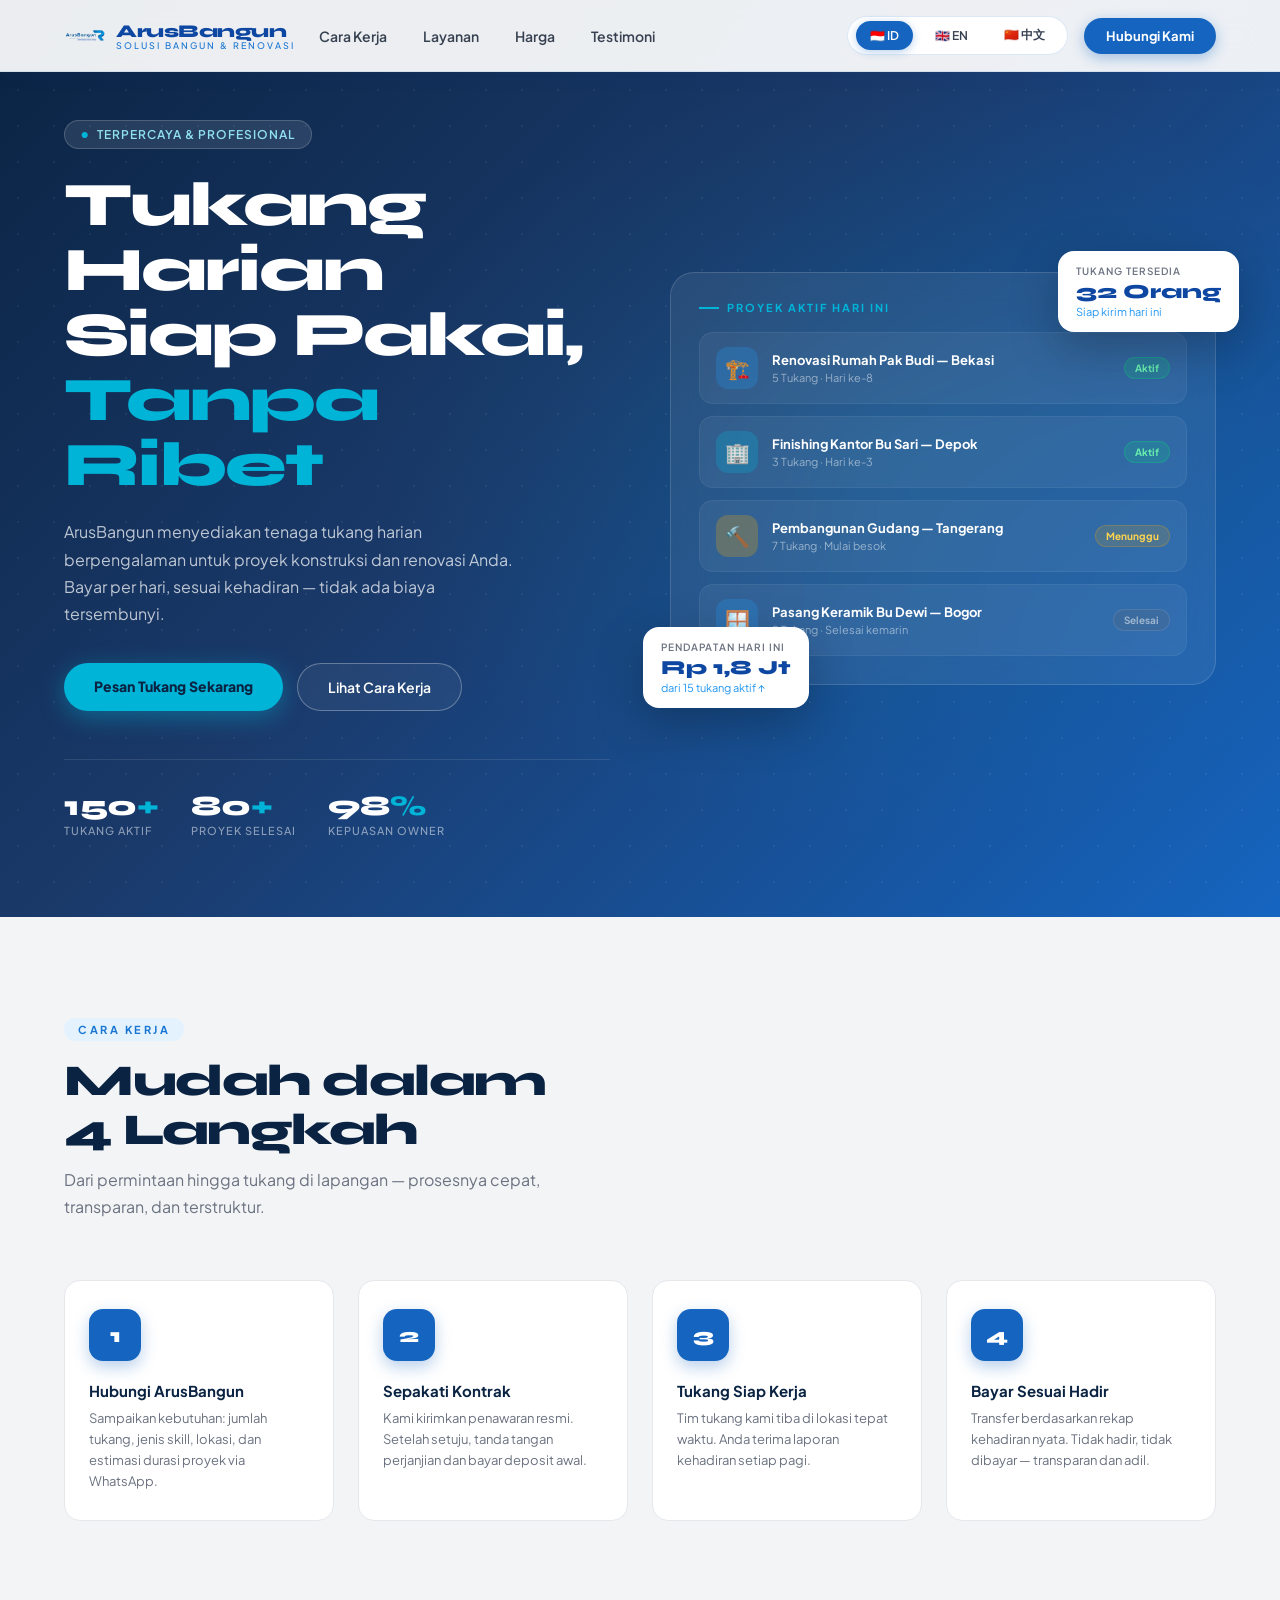
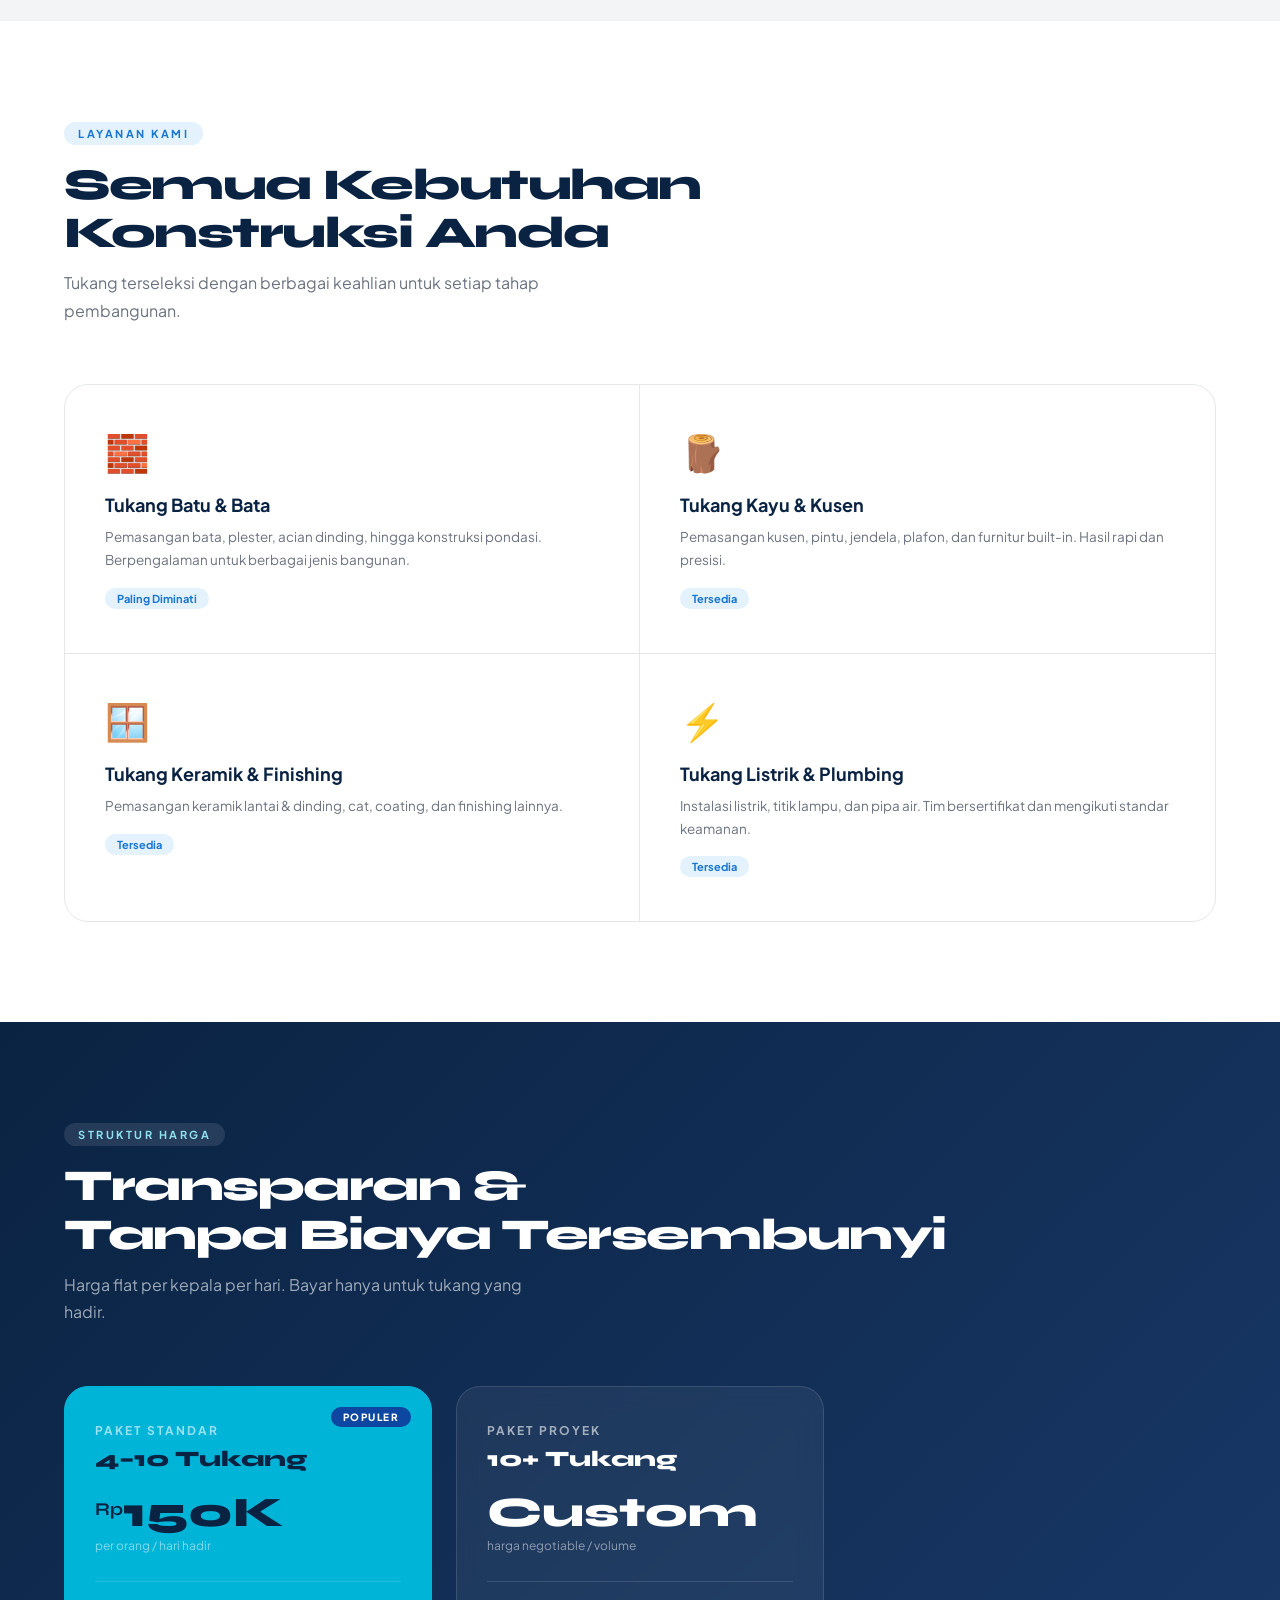
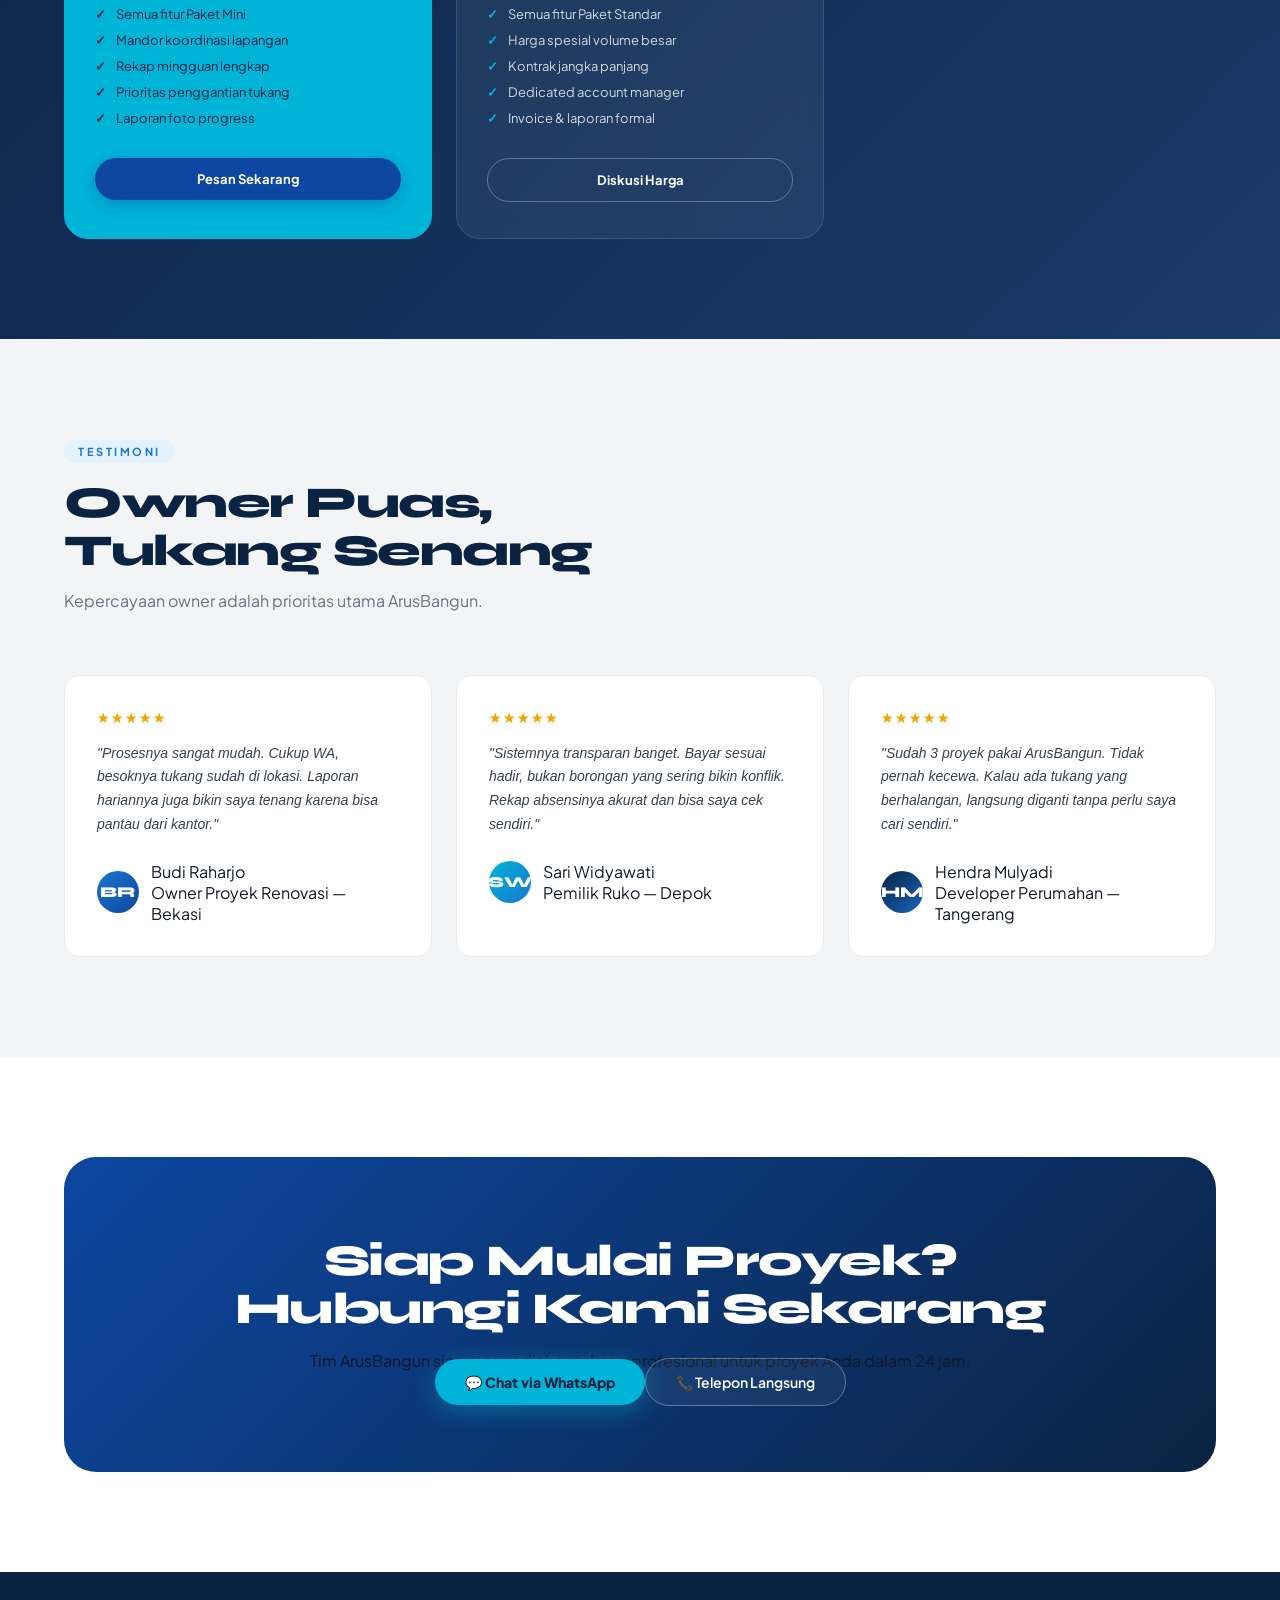
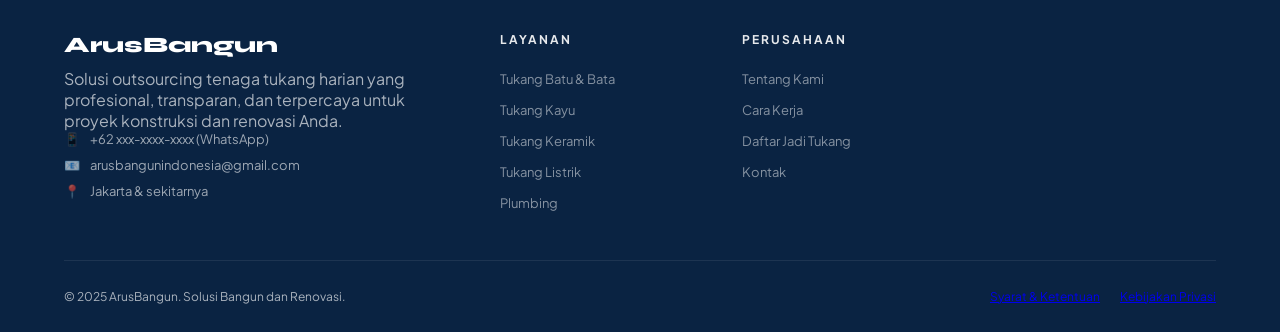
==== commit ffcd377d: "update" ====
--- a/dasboard.html
+++ b/dasboard.html
@@ -16,7 +16,9 @@
     <nav>
         <div class="nav-left">
             <a class="nav-logo" href="#">
-                <div class="nav-logo-icon">AB</div>
+                <div class="nav-logo-icon">
+                    <img src="images/arusbangun.png" alt="ArusBangun Logo" />
+                </div>
                 <div>
                     <span class="nav-logo-text">ArusBangun</span>
                     <span class="nav-logo-sub">Solusi Bangun & Renovasi</span>
--- a/css/styles.css
+++ b/css/styles.css
@@ -106,18 +106,28 @@
         }
 
         .nav-logo-icon {
-            width: 38px;
-            height: 38px;
-            background: var(--blue-700);
+            width: 42px;
+            height: 42px;
+            /* background: var(--blue-700); */
+            background: transparent;
             border-radius: 10px;
             display: flex;
             align-items: center;
             justify-content: center;
-            font-family: 'Syne', sans-serif;
-            font-size: 18px;
-            font-weight: 800;
-            color: white;
-            letter-spacing: -1px;
+            /* font-family: 'Syne', sans-serif; */
+            /* font-size: 18px; */
+            /* font-weight: 800; */
+            /* color: white; */
+            /* letter-spacing: -1px; */
+            overflow: hidden;
+            flex-shrink: 0;
+        }
+
+        .nav-logo-icon img {
+            width: 100%;
+            height: 100%;
+            object-fit: contain;
+            display: block;
         }
 
         .nav-logo-text {
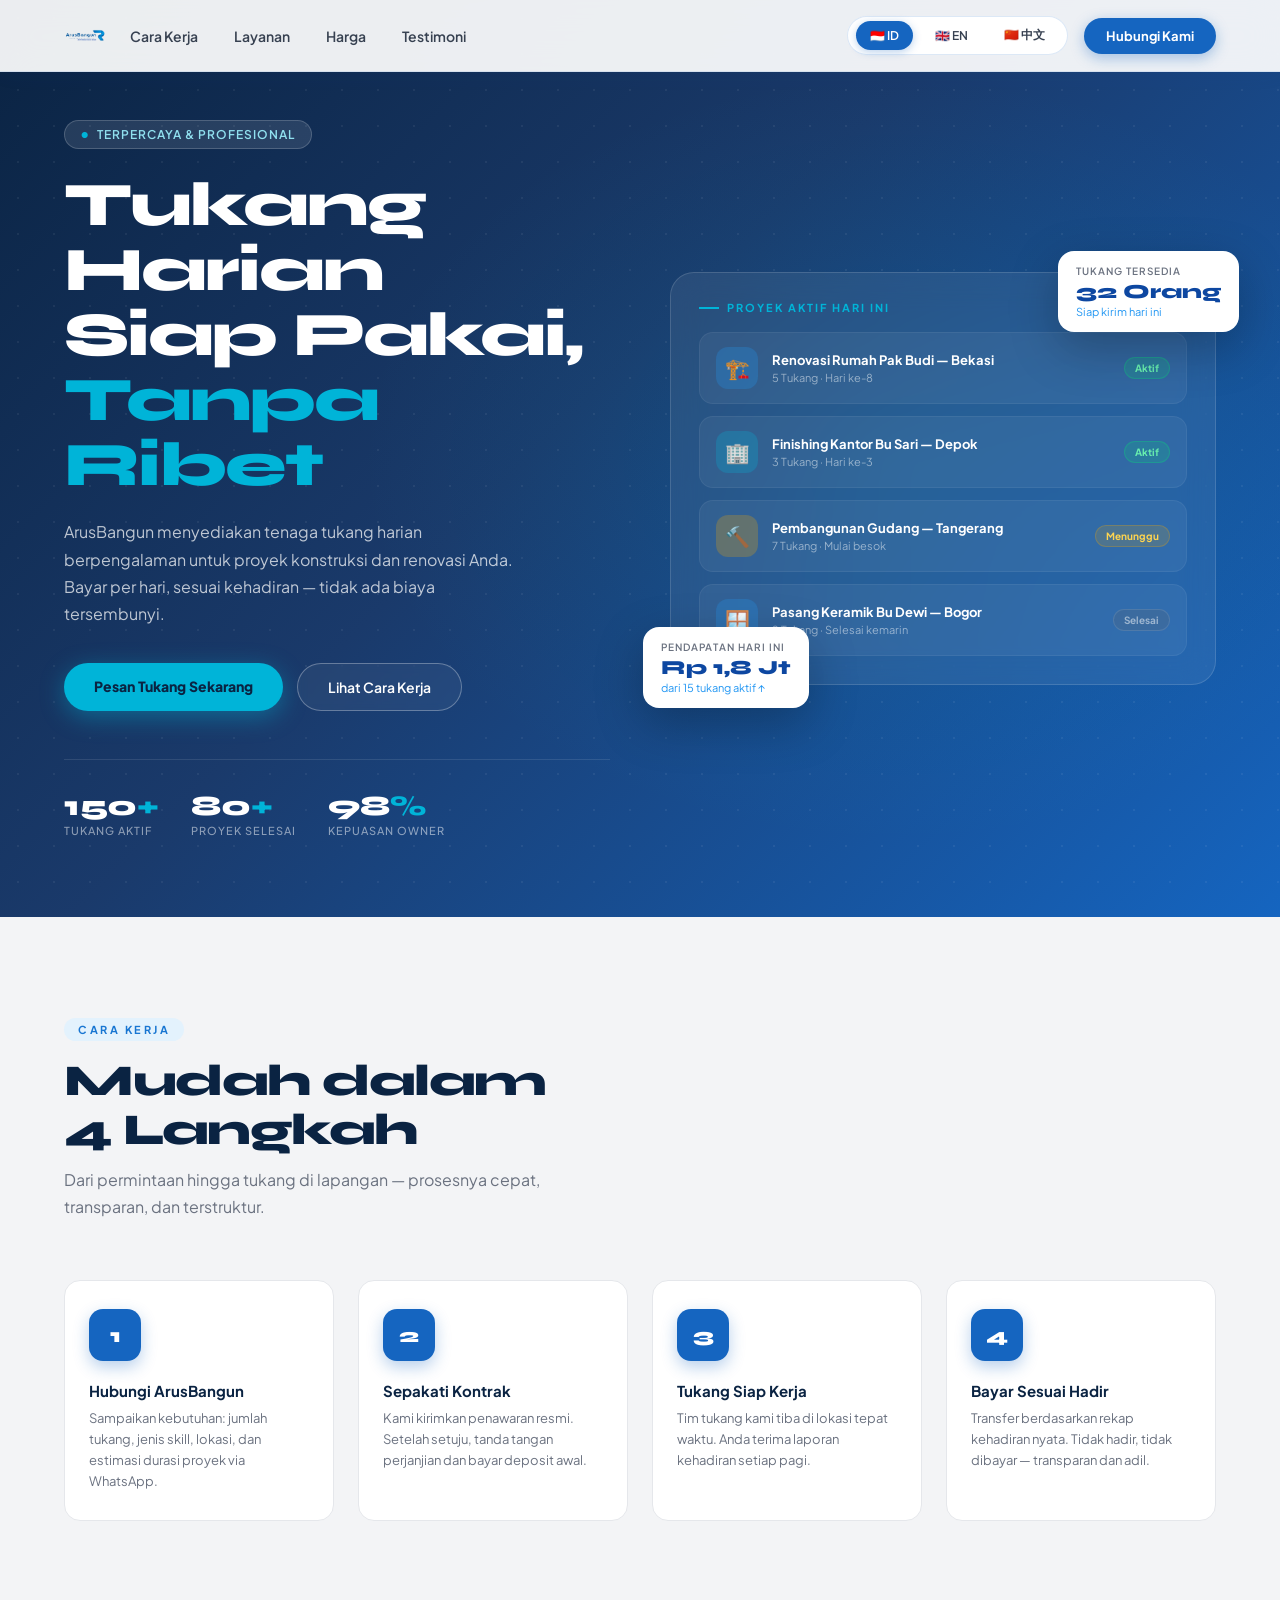
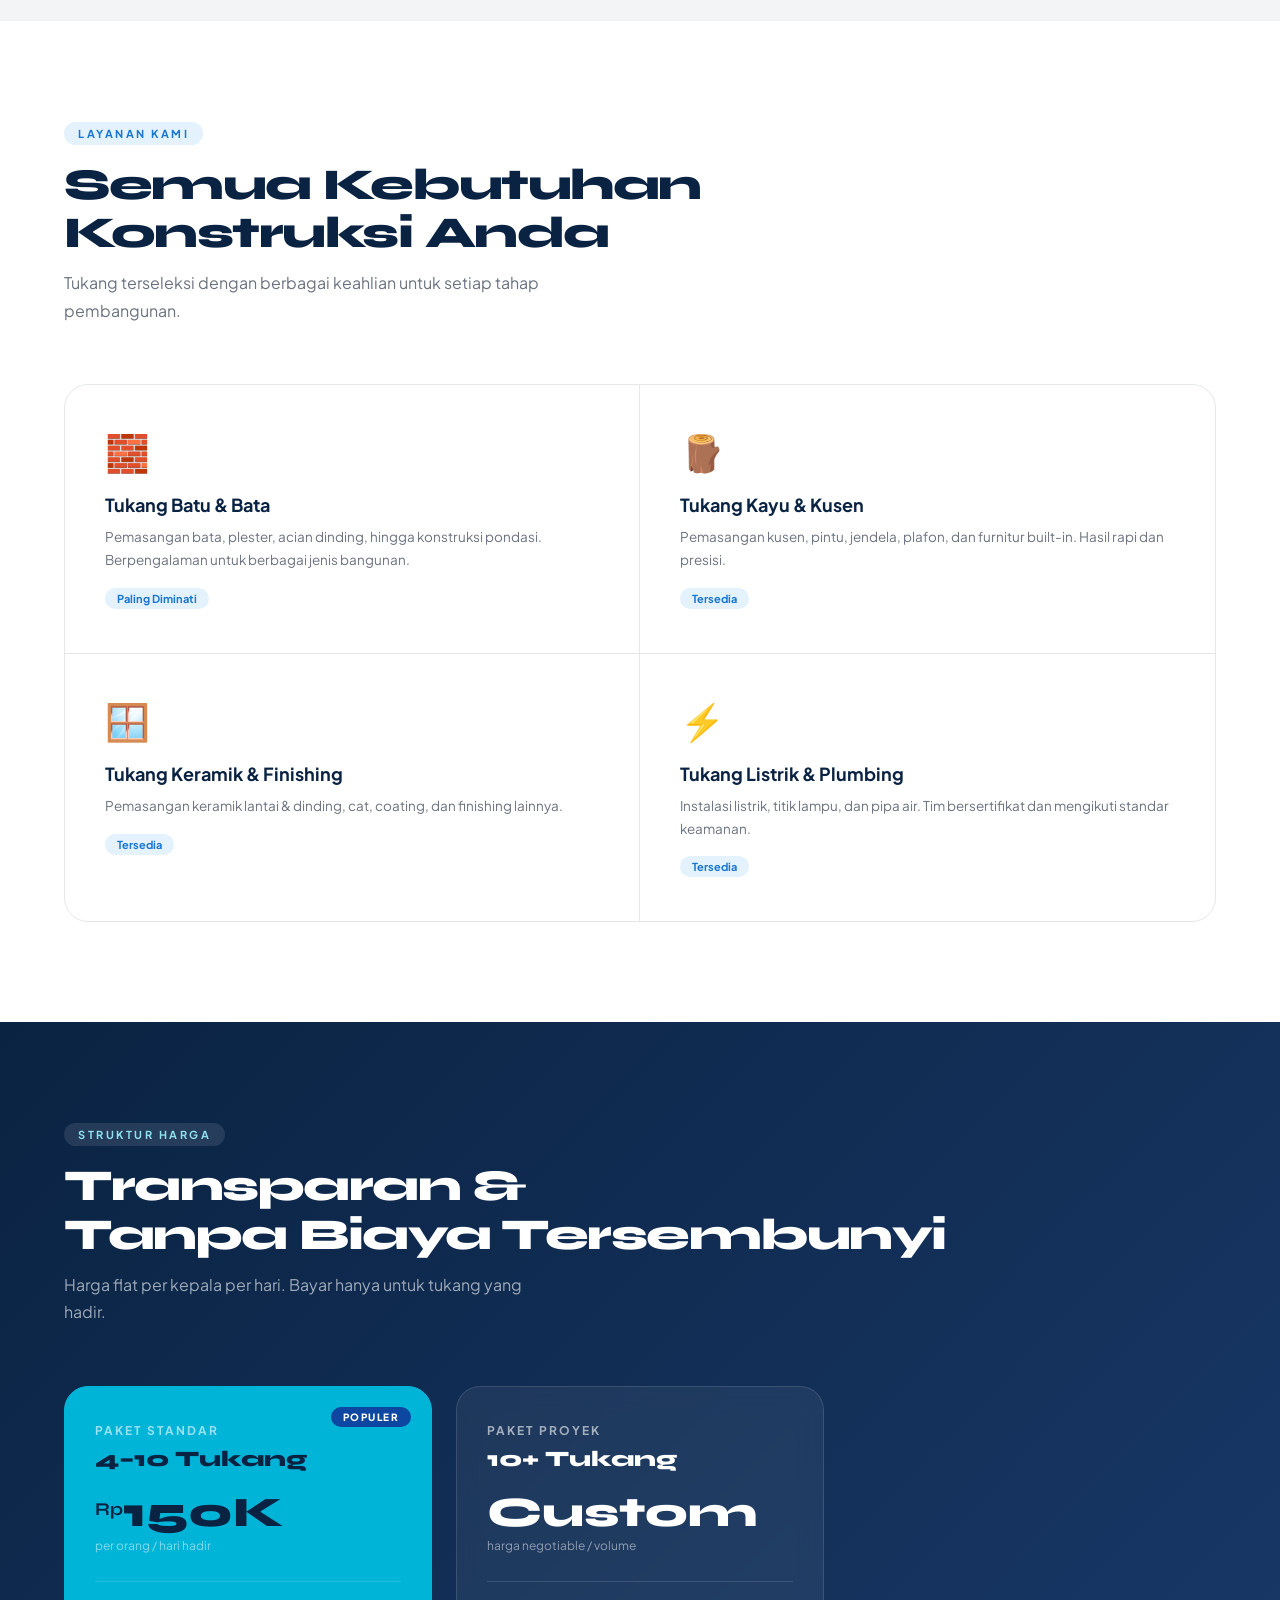
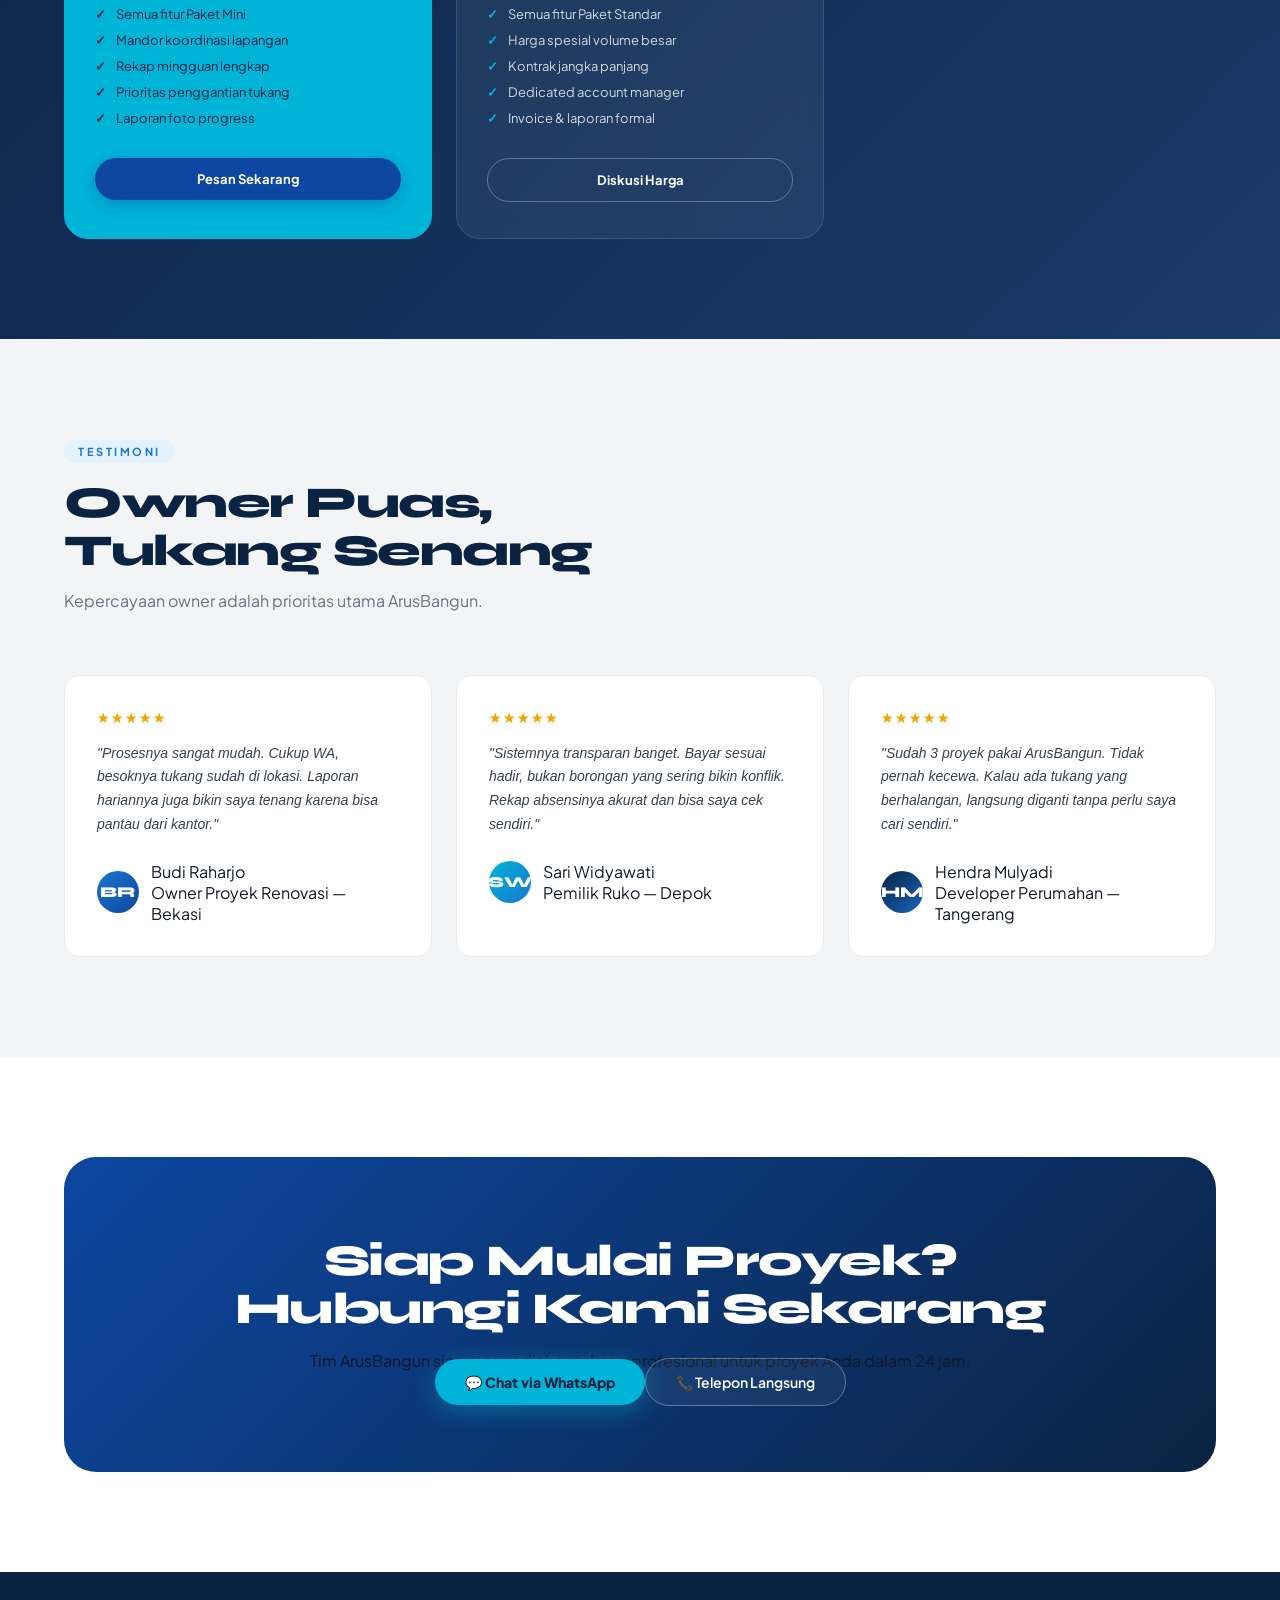
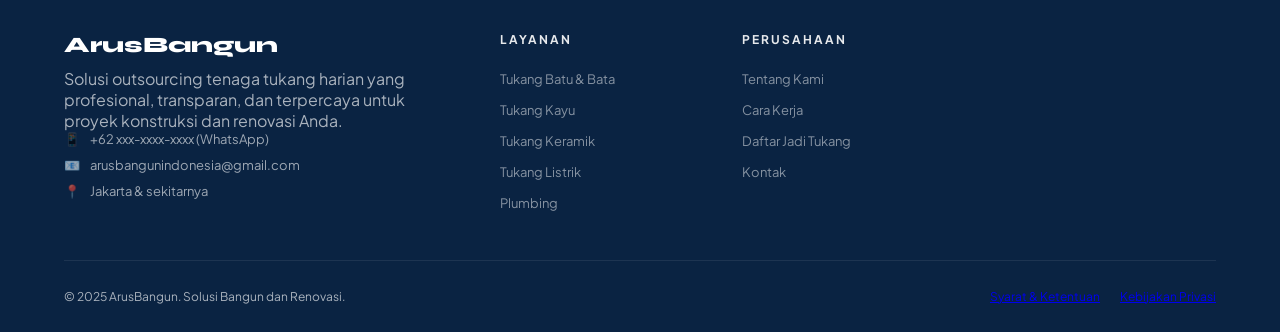
==== commit ecd86361: "update" ====
--- a/dasboard.html
+++ b/dasboard.html
@@ -19,10 +19,10 @@
                 <div class="nav-logo-icon">
                     <img src="images/arusbangun.png" alt="ArusBangun Logo" />
                 </div>
-                <div>
+                <!-- <div>
                     <span class="nav-logo-text">ArusBangun</span>
                     <span class="nav-logo-sub">Solusi Bangun & Renovasi</span>
-                </div>
+                </div> -->
             </a>
             <ul class="nav-links">
                 <li><a href="#how" data-key="nav_how">Cara Kerja</a></li>
--- a/css/styles.css
+++ b/css/styles.css
@@ -107,7 +107,7 @@
 
         .nav-logo-icon {
             width: 42px;
-            height: 42px;
+            height: 200px;
             /* background: var(--blue-700); */
             background: transparent;
             border-radius: 10px;
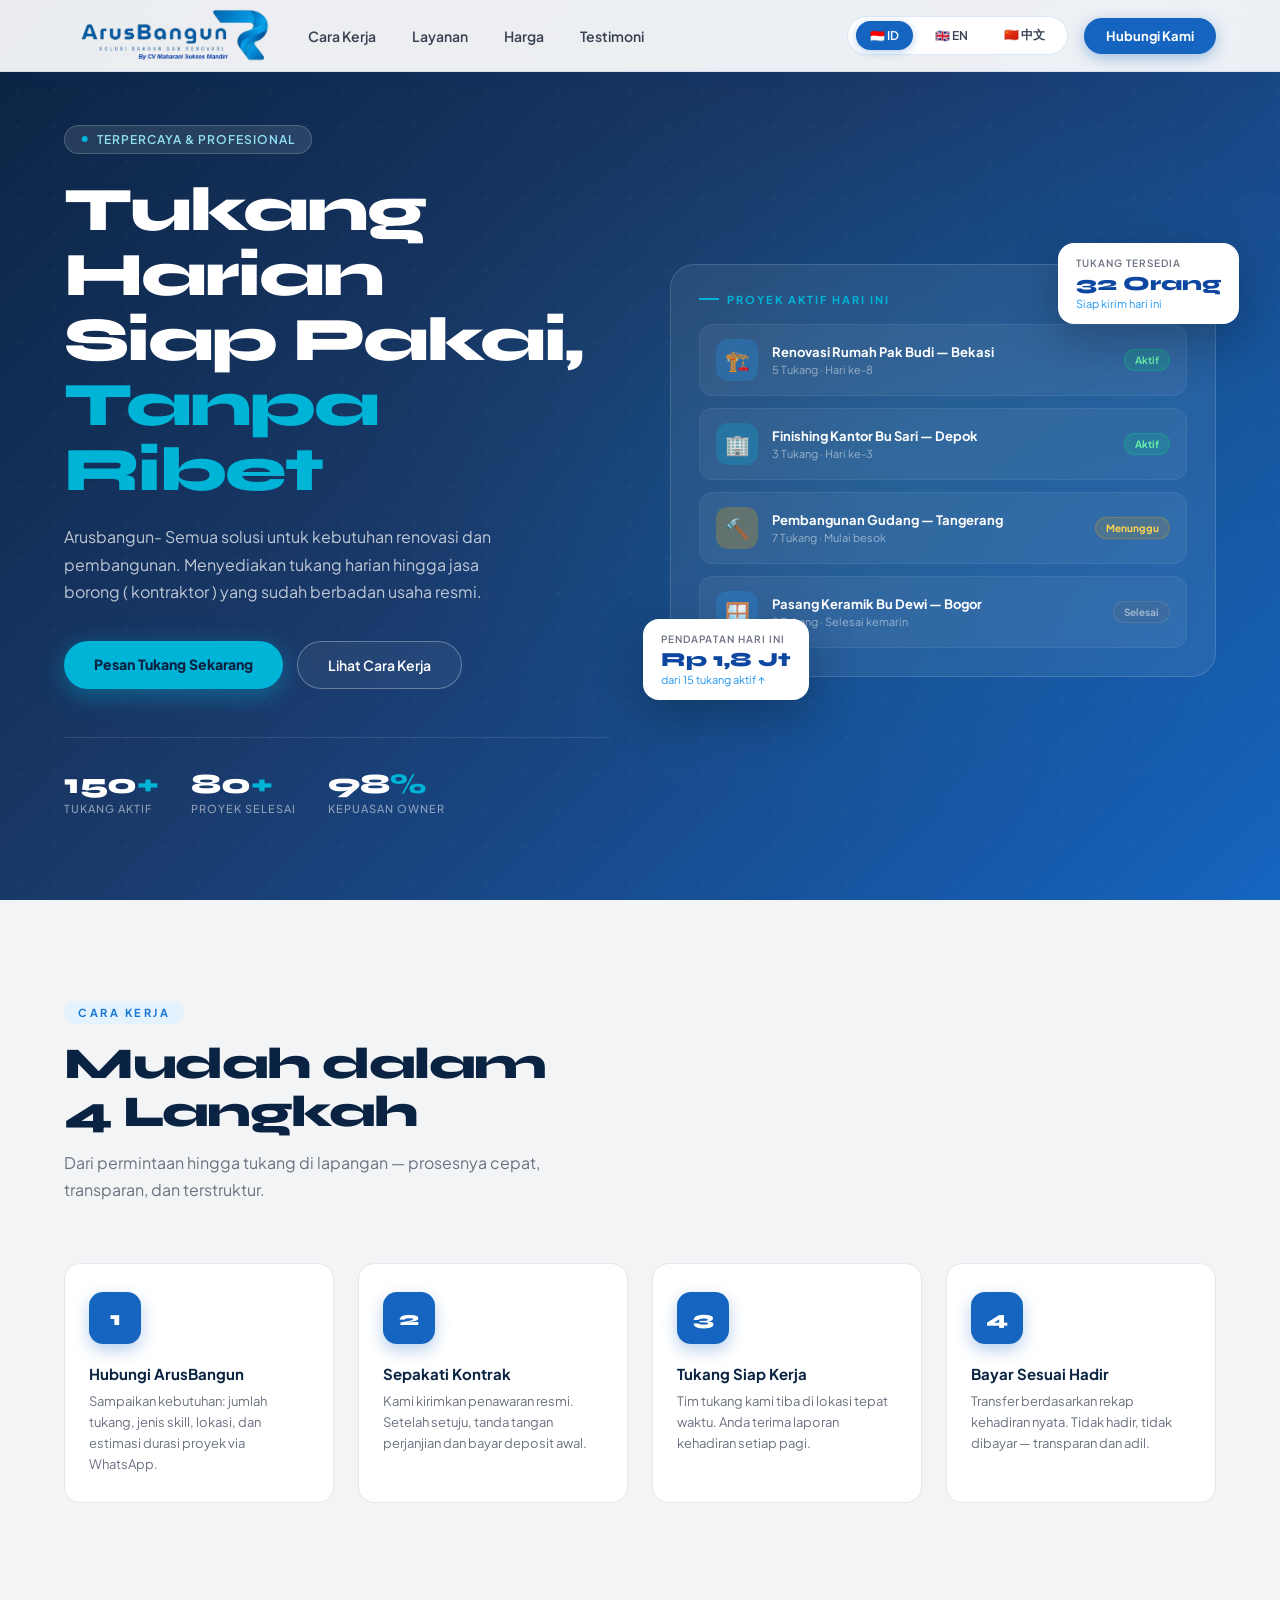
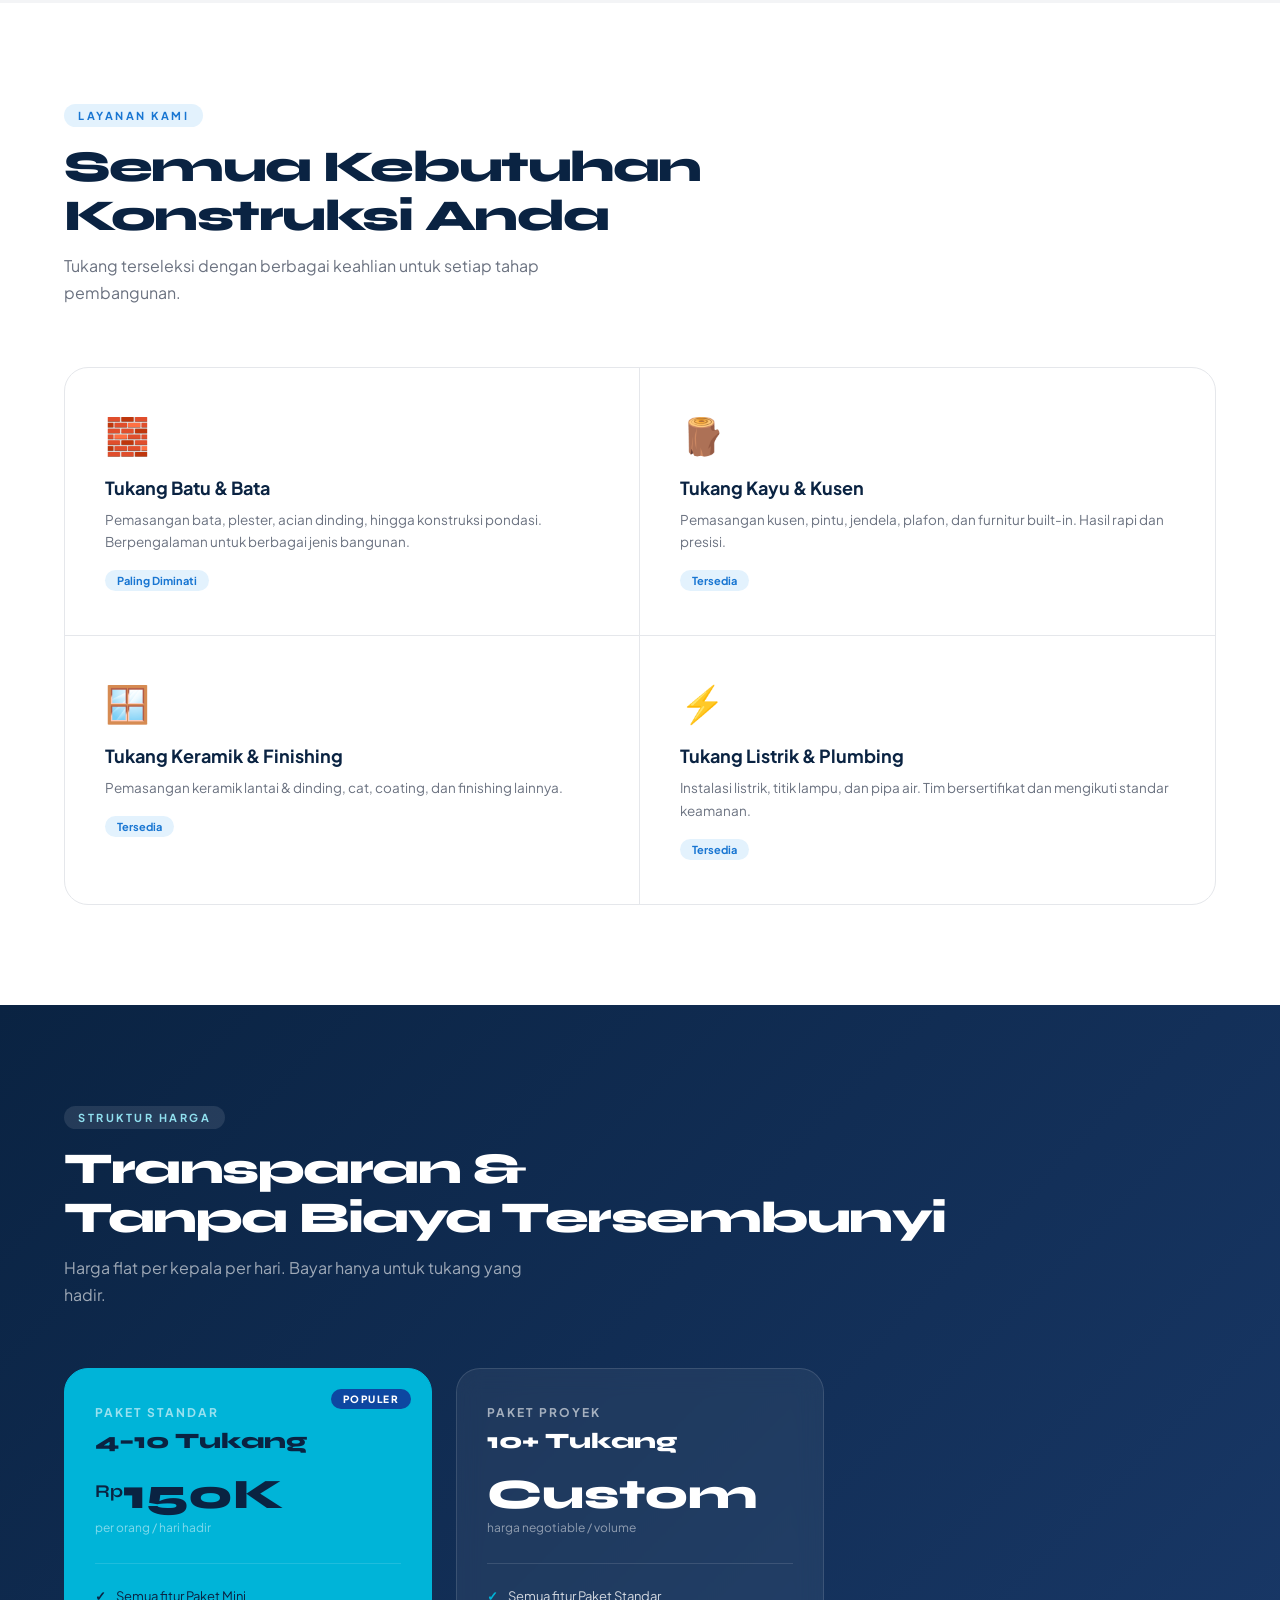
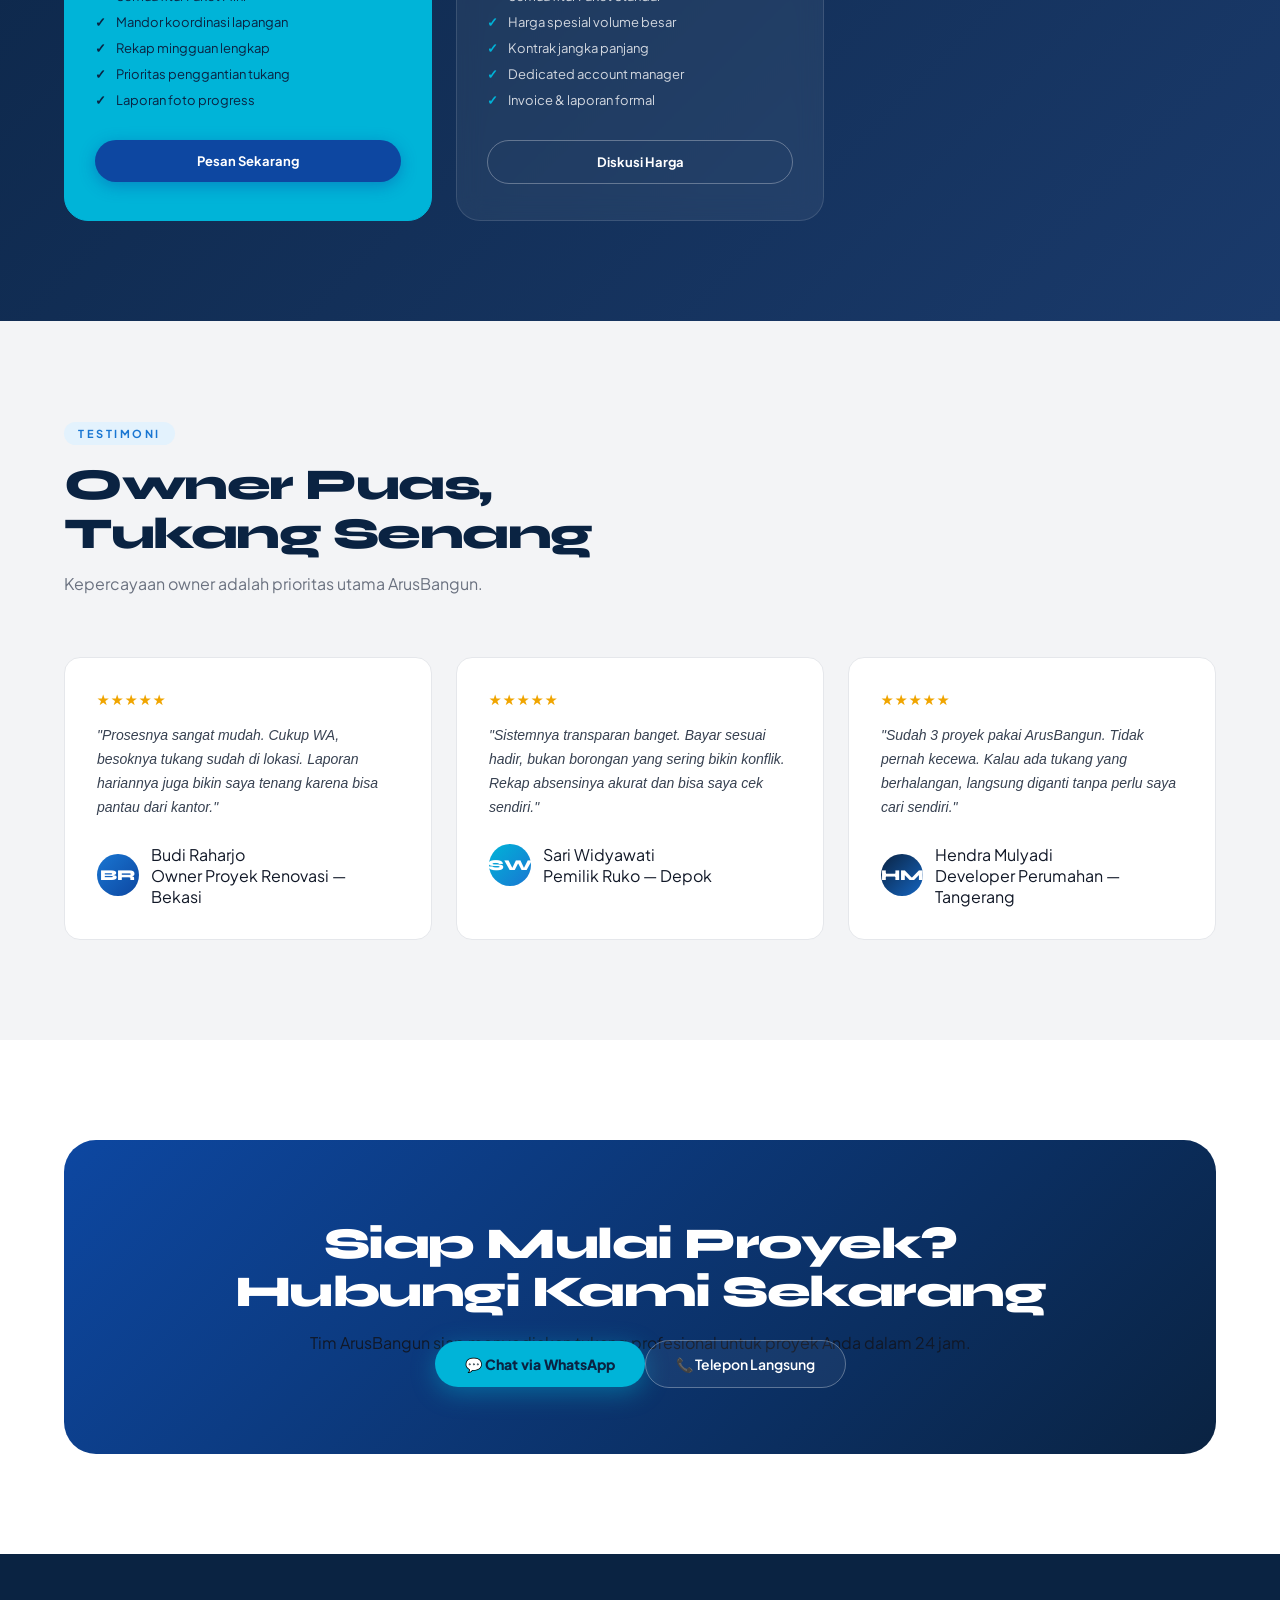
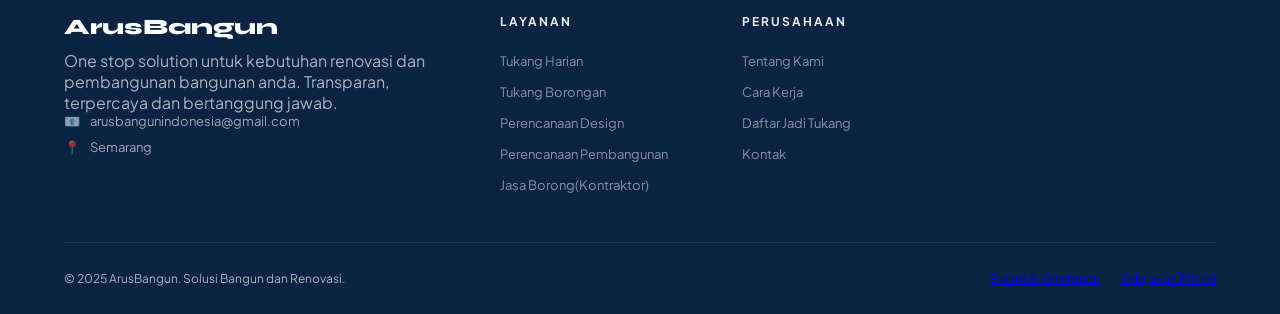
==== commit b07290c6: "update" ====
--- a/dasboard.html
+++ b/dasboard.html
@@ -299,12 +299,9 @@
                 <h2>ArusBangun</h2>
                 <p data-key="footer_desc">One Stop solution untuk kebutuhan renovasi dan pembangunan bangunan anda.
                     Transparan, terpercaya dan bertanggung jawab.</p>
-                <div class="footer-contact-item"><span class="fc-icon">📱</span><span>+62 xxx-xxxx-xxxx
-                        (WhatsApp)</span></div>
-                <div class="footer-contact-item"><span
-                        class="fc-icon">📧</span><span>arusbangunindonesia@gmail.com</span></div>
-                <div class="footer-contact-item"><span class="fc-icon">📍</span><span data-key="footer_area">Jakarta &
-                        sekitarnya</span></div>
+                <!-- <div class="footer-contact-item"><span class="fc-icon">📱</span><span>+62 xxx-xxxx-xxxx(WhatsApp)</span></div> -->
+                <div class="footer-contact-item"><span class="fc-icon">📧</span><span>arusbangunindonesia@gmail.com</span></div>
+                <div class="footer-contact-item"><span class="fc-icon">📍</span><span data-key="footer_area">Semarang</span></div>
             </div>
             <div class="footer-col">
                 <h4 data-key="footer_service">Layanan</h4>
@@ -337,9 +334,12 @@
                 </ul>
             </div> -->
         </div>
-        <div class="footer-bottom"><span>© 2025 ArusBangun. Solusi Bangun dan Renovasi.</span>
-            <div style="display:flex;gap:20px;"><a href="#" data-key="terms">Syarat & Ketentuan</a><a href="#"
-                    data-key="privacy">Kebijakan Privasi</a></div>
+        <div class="footer-bottom">
+            <span>© 2025 ArusBangun. Solusi Bangun dan Renovasi.</span>
+            <div style="display:flex;gap:20px;">
+                <a href="#" data-key="terms">Syarat & Ketentuan</a>
+                <a href="#" data-key="privacy">Kebijakan Privasi</a>
+            </div>
         </div>
     </footer>
     <script src="js/script.js"></script>
--- a/css/styles.css
+++ b/css/styles.css
@@ -106,8 +106,8 @@
         }
 
         .nav-logo-icon {
-            width: 42px;
-            height: 200px;
+            width: 220px;
+            height: 65px;
             /* background: var(--blue-700); */
             background: transparent;
             border-radius: 10px;
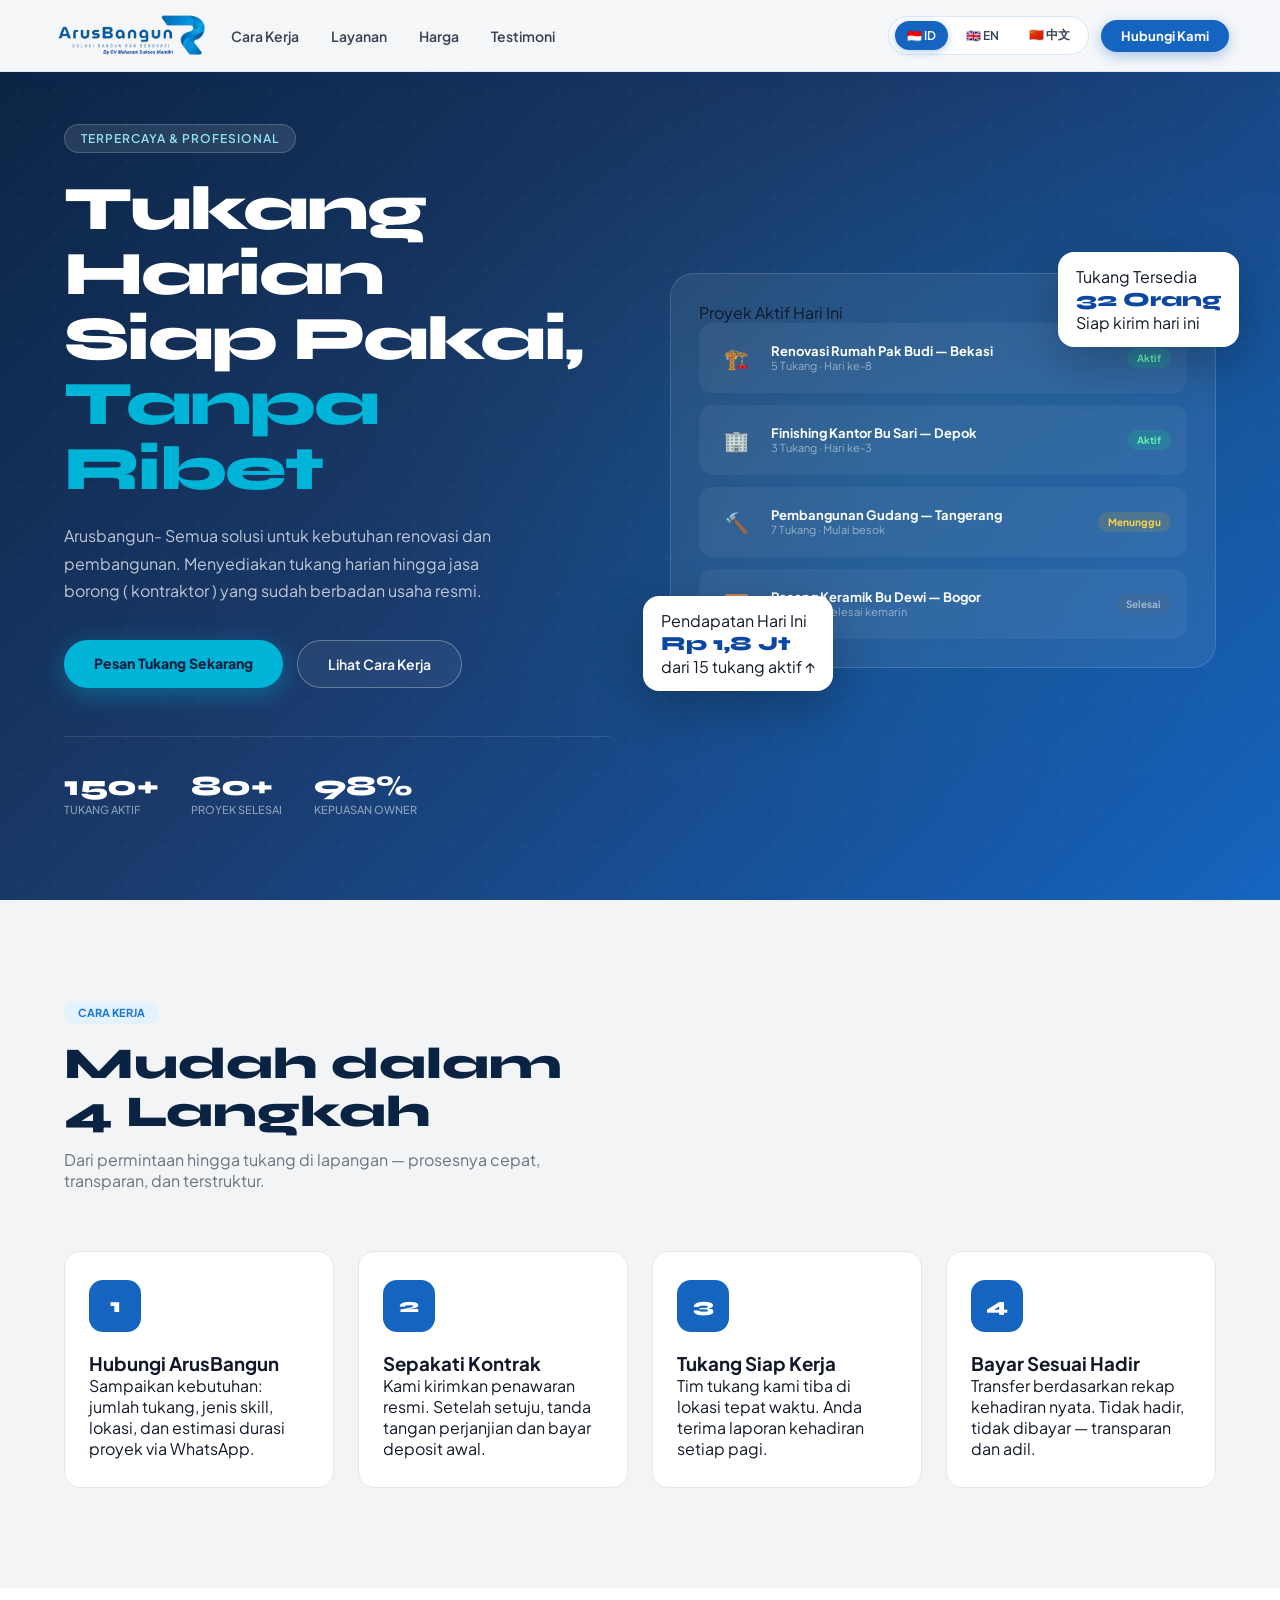
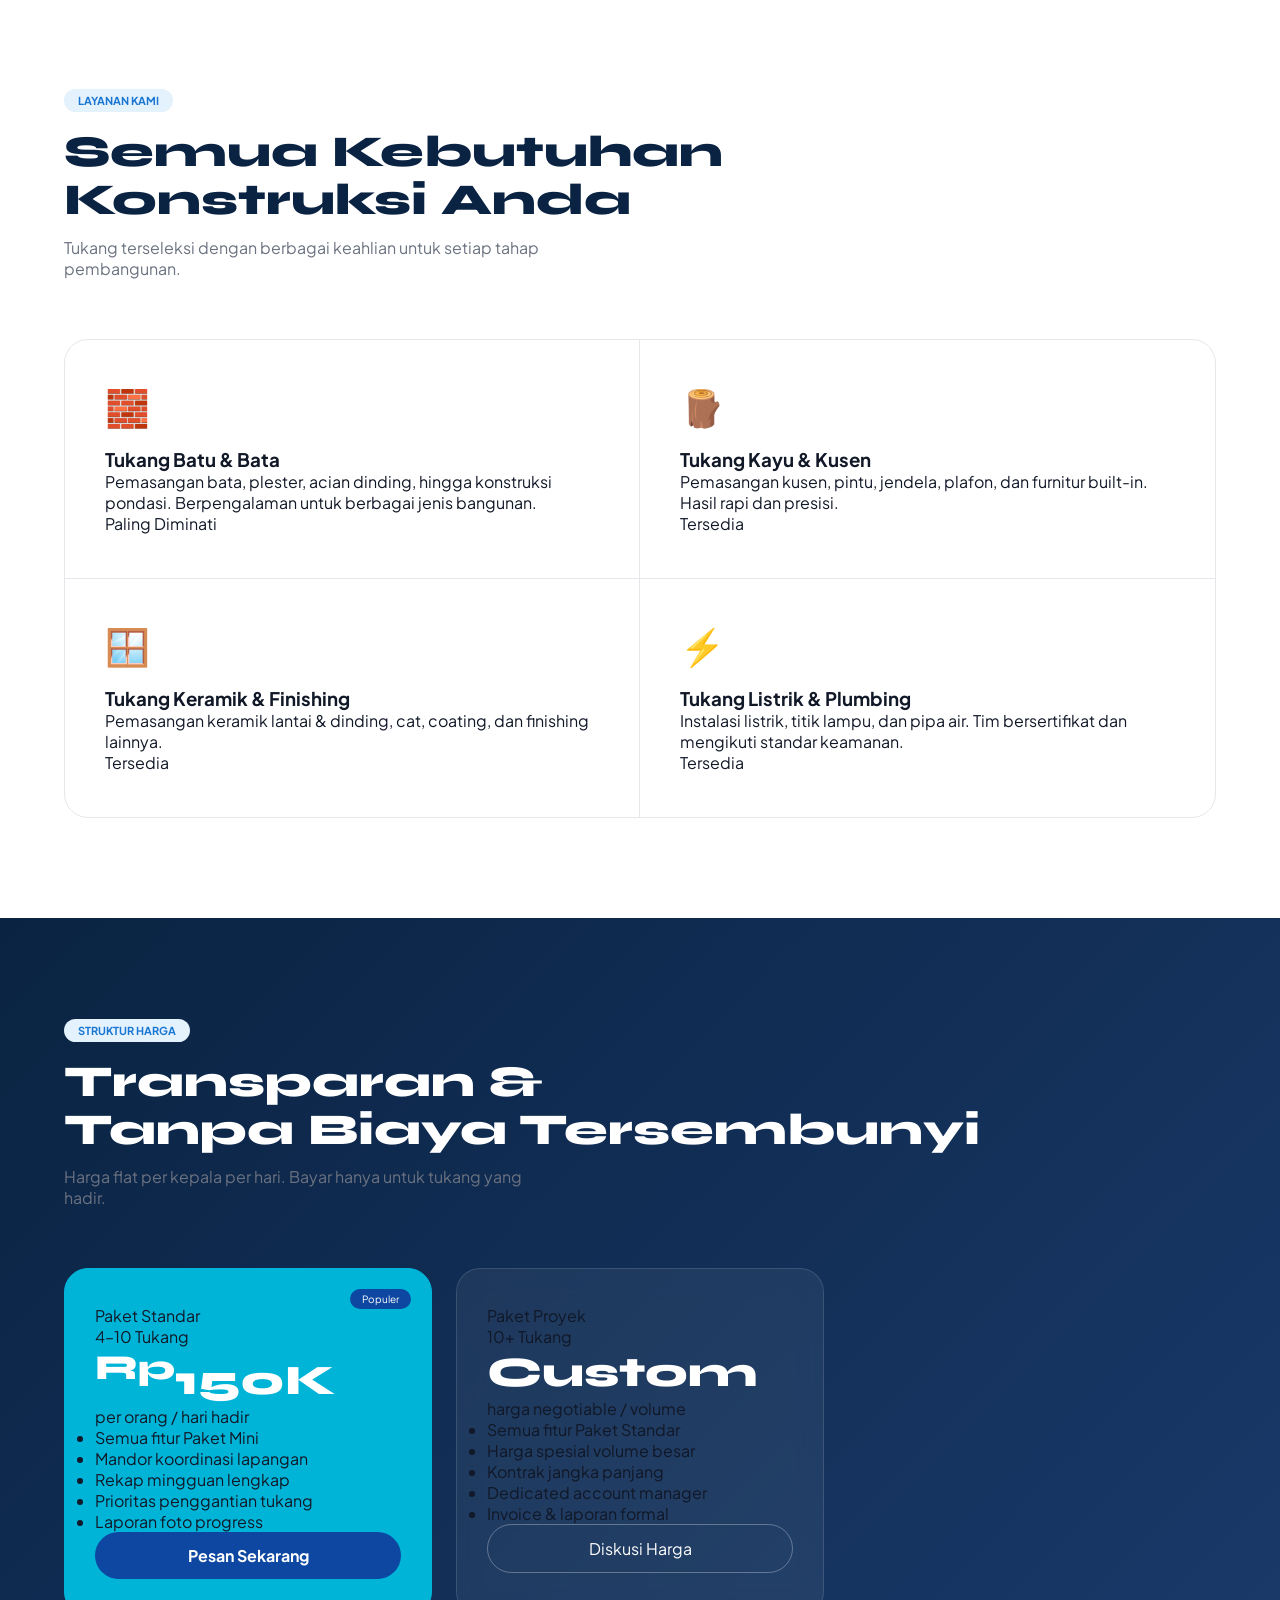
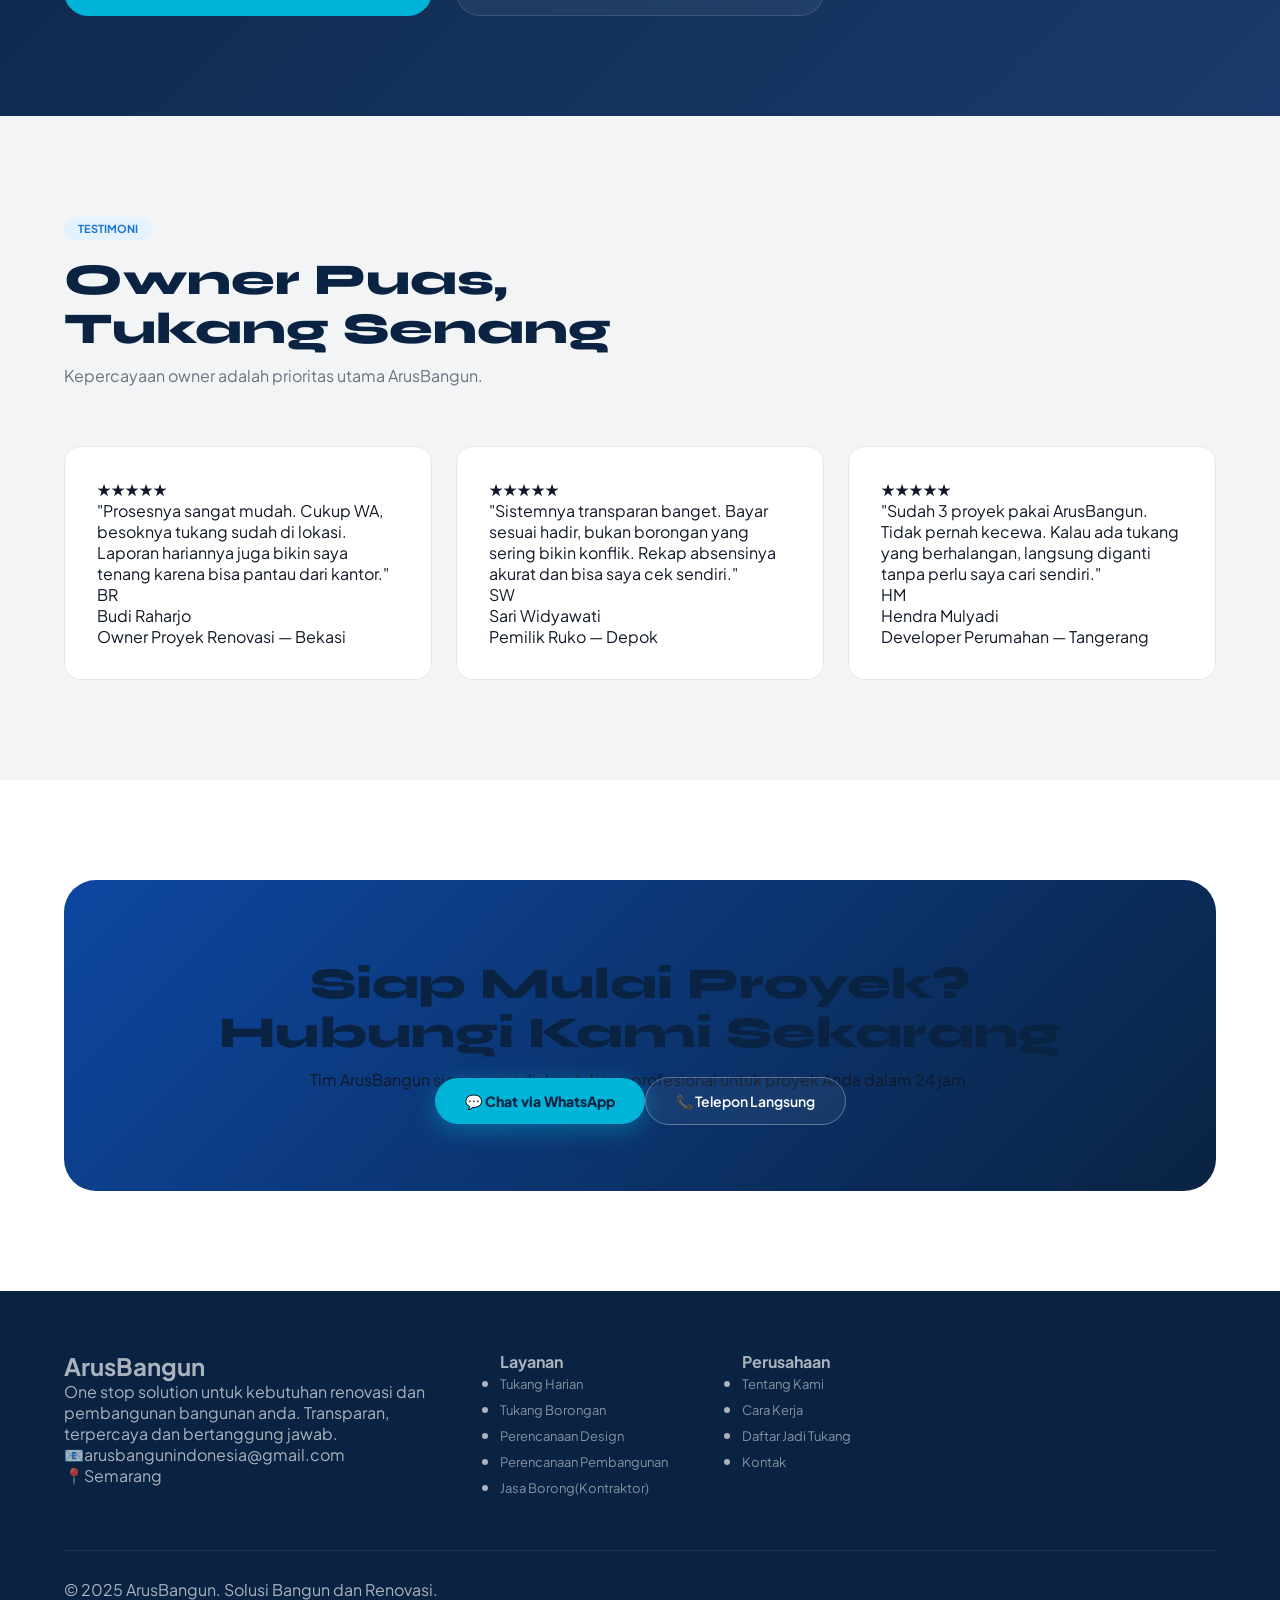
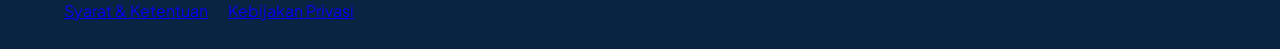
==== commit 320f50c6: "update" ====
--- a/dasboard.html
+++ b/dasboard.html
@@ -8,29 +8,56 @@
     <link
         href="https://fonts.googleapis.com/css2?family=Plus+Jakarta+Sans:wght@300;400;500;600;700;800&family=Syne:wght@700;800&display=swap"
         rel="stylesheet" />
-    <link rel="stylesheet" href="css/styles.css" />
+    <link rel="stylesheet" href="css/styles_res.css" />
+    <!-- <link rel="stylesheet" href="css/styles.css" /> -->
 </head>
 
 <body>
-
     <nav>
         <div class="nav-left">
             <a class="nav-logo" href="#">
                 <div class="nav-logo-icon">
-                    <img src="images/arusbangun.png" alt="ArusBangun Logo" />
-                </div>
-                <!-- <div>
-                    <span class="nav-logo-text">ArusBangun</span>
-                    <span class="nav-logo-sub">Solusi Bangun & Renovasi</span>
-                </div> -->
+                    <!-- Placeholder logo teks jika gambar tidak ada, tapi tetap support gambar -->
+                         <img src="images/arusbangun.png" alt="ArusBangun Logo" />
+                </div>
             </a>
-            <ul class="nav-links">
+            <ul class="nav-links" id="navLinks">
                 <li><a href="#how" data-key="nav_how">Cara Kerja</a></li>
                 <li><a href="#layanan" data-key="nav_service">Layanan</a></li>
                 <li><a href="#harga" data-key="nav_price">Harga</a></li>
                 <li><a href="#testimoni" data-key="nav_testi">Testimoni</a></li>
             </ul>
         </div>
+        <div style="display: flex; align-items: center; gap: 12px;">
+            <div class="lang-switcher">
+                <button class="lang-btn active" data-lang="id">🇮🇩 ID</button>
+                <button class="lang-btn" data-lang="en">🇬🇧 EN</button>
+                <button class="lang-btn" data-lang="zh">🇨🇳 中文</button>
+            </div>
+            <a href="#cta" class="nav-cta" data-key="nav_cta">Hubungi Kami</a>
+            <button class="menu-toggle" id="menuToggle" aria-label="Menu">
+                <span></span><span></span><span></span>
+            </button>
+        </div>
+    </nav>
+    <!-- <nav>
+        <div class="nav-left">
+            <a class="nav-logo" href="#">
+                <div class="nav-logo-icon">
+                    <img src="images/arusbangun.png" alt="ArusBangun Logo" />
+                </div>
+                <!-- <div>
+                    <span class="nav-logo-text">ArusBangun</span>
+                    <span class="nav-logo-sub">Solusi Bangun & Renovasi</span>
+                </div> --
+            </a>
+            <ul class="nav-links" id="navLinks">
+                <li><a href="#how" data-key="nav_how">Cara Kerja</a></li>
+                <li><a href="#layanan" data-key="nav_service">Layanan</a></li>
+                <li><a href="#harga" data-key="nav_price">Harga</a></li>
+                <li><a href="#testimoni" data-key="nav_testi">Testimoni</a></li>
+            </ul>
+        </div>
         <div style="display: flex; align-items: center; gap: 16px;">
             <div class="lang-switcher">
                 <button class="lang-btn active" data-lang="id">🇮🇩 ID</button>
@@ -39,7 +66,7 @@
             </div>
             <a href="#cta" class="nav-cta" data-key="nav_cta">Hubungi Kami</a>
         </div>
-    </nav>
+    </nav> -->
 
     <!-- Hero Section -->
     <section class="hero">
@@ -300,8 +327,10 @@
                 <p data-key="footer_desc">One Stop solution untuk kebutuhan renovasi dan pembangunan bangunan anda.
                     Transparan, terpercaya dan bertanggung jawab.</p>
                 <!-- <div class="footer-contact-item"><span class="fc-icon">📱</span><span>+62 xxx-xxxx-xxxx(WhatsApp)</span></div> -->
-                <div class="footer-contact-item"><span class="fc-icon">📧</span><span>arusbangunindonesia@gmail.com</span></div>
-                <div class="footer-contact-item"><span class="fc-icon">📍</span><span data-key="footer_area">Semarang</span></div>
+                <div class="footer-contact-item"><span
+                        class="fc-icon">📧</span><span>arusbangunindonesia@gmail.com</span></div>
+                <div class="footer-contact-item"><span class="fc-icon">📍</span><span
+                        data-key="footer_area">Semarang</span></div>
             </div>
             <div class="footer-col">
                 <h4 data-key="footer_service">Layanan</h4>
@@ -342,6 +371,7 @@
             </div>
         </div>
     </footer>
+    <script src="js/script_res.js"></script>
     <script src="js/script.js"></script>
 </body>
 
--- a/css/styles_res.css
+++ b/css/styles_res.css
@@ -0,0 +1,456 @@
+/* --- RESET & BASE (dari styles.css dengan penyesuaian responsif navbar) --- */
+        *, *::before, *::after {
+            box-sizing: border-box;
+            margin: 0;
+            padding: 0;
+        }
+        :root {
+            --blue-900: #0A2342;
+            --blue-800: #0D47A1;
+            --blue-700: #1565C0;
+            --blue-600: #1976D2;
+            --blue-500: #2196F3;
+            --blue-400: #42A5F5;
+            --blue-100: #E3F2FD;
+            --blue-50: #F0F8FF;
+            --sky: #00B4D8;
+            --sky-lite: #90E0EF;
+            --white: #FFFFFF;
+            --gray-900: #111827;
+            --gray-700: #374151;
+            --gray-500: #6B7280;
+            --gray-200: #E5E7EB;
+            --gray-100: #F3F4F6;
+            --gold: #F0A500;
+            --radius: 16px;
+        }
+        html {
+            scroll-behavior: smooth;
+        }
+        body {
+            font-family: 'Plus Jakarta Sans', sans-serif;
+            background: var(--white);
+            color: var(--gray-900);
+            overflow-x: hidden;
+        }
+        /* --- LANGUAGE SWITCHER --- */
+        .lang-switcher {
+            display: flex;
+            gap: 6px;
+            background: rgba(255, 255, 255, 0.9);
+            border-radius: 40px;
+            padding: 4px 6px;
+            backdrop-filter: blur(4px);
+            border: 1px solid rgba(21, 101, 192, 0.15);
+        }
+        .lang-btn {
+            background: transparent;
+            border: none;
+            font-size: 12px;
+            font-weight: 600;
+            padding: 6px 12px;
+            border-radius: 40px;
+            cursor: pointer;
+            transition: all 0.2s;
+            font-family: 'Plus Jakarta Sans', sans-serif;
+            color: var(--gray-700);
+        }
+        .lang-btn.active {
+            background: var(--blue-700);
+            color: white;
+            box-shadow: 0 2px 8px rgba(21, 101, 192, 0.3);
+        }
+        /* --- NAVBAR (FULLY RESPONSIVE: MOBILE MENU + FLEX ADAPT) --- */
+        nav {
+            position: fixed;
+            top: 0;
+            left: 0;
+            right: 0;
+            z-index: 1000;
+            display: flex;
+            align-items: center;
+            justify-content: space-between;
+            padding: 0 4vw;
+            height: 72px;
+            background: rgba(255, 255, 255, 0.96);
+            backdrop-filter: blur(16px);
+            border-bottom: 1px solid rgba(21, 101, 192, 0.1);
+            box-shadow: 0 2px 20px rgba(13, 71, 161, 0.06);
+            gap: 16px;
+        }
+        .nav-left {
+            display: flex;
+            align-items: center;
+            gap: 20px;
+            flex-shrink: 0;
+        }
+        .nav-logo {
+            display: flex;
+            align-items: center;
+            gap: 8px;
+            text-decoration: none;
+            flex-shrink: 0;
+        }
+        .nav-logo-icon {
+            width: 160px;
+            height: 52px;
+            background: transparent;
+            display: flex;
+            align-items: center;
+            justify-content: center;
+            overflow: hidden;
+        }
+        .nav-logo-icon img {
+            width: 100%;
+            height: 100%;
+            object-fit: contain;
+            display: block;
+        }
+        /* desktop navigation links */
+        .nav-links {
+            display: flex;
+            gap: 32px;
+            list-style: none;
+            margin: 0;
+            padding: 0;
+        }
+        .nav-links a {
+            text-decoration: none;
+            font-size: 14px;
+            font-weight: 600;
+            color: var(--gray-700);
+            transition: color .2s;
+            white-space: nowrap;
+        }
+        .nav-links a:hover {
+            color: var(--blue-700);
+        }
+        .nav-cta {
+            background: var(--blue-700);
+            color: white;
+            padding: 8px 20px;
+            border-radius: 50px;
+            font-size: 13px;
+            font-weight: 700;
+            text-decoration: none;
+            transition: all .25s;
+            box-shadow: 0 4px 14px rgba(21, 101, 192, 0.35);
+            white-space: nowrap;
+        }
+        .nav-cta:hover {
+            background: var(--blue-800);
+            transform: translateY(-1px);
+        }
+        /* HAMBURGER MENU (mobile only) */
+        .menu-toggle {
+            display: none;
+            background: transparent;
+            border: none;
+            cursor: pointer;
+            width: 40px;
+            height: 40px;
+            border-radius: 30px;
+            align-items: center;
+            justify-content: center;
+            flex-direction: column;
+            gap: 6px;
+            background: rgba(21, 101, 192, 0.05);
+            transition: background 0.2s;
+        }
+        .menu-toggle span {
+            display: block;
+            width: 22px;
+            height: 2px;
+            background: var(--blue-800);
+            border-radius: 4px;
+            transition: 0.2s;
+        }
+        /* mobile nav container */
+        @media (max-width: 880px) {
+            .menu-toggle {
+                display: flex;
+            }
+            .nav-links {
+                position: fixed;
+                top: 72px;
+                left: 0;
+                right: 0;
+                background: rgba(255, 255, 255, 0.98);
+                backdrop-filter: blur(20px);
+                flex-direction: column;
+                align-items: center;
+                gap: 20px;
+                padding: 28px 20px 32px;
+                border-radius: 0 0 24px 24px;
+                box-shadow: 0 20px 30px rgba(0, 0, 0, 0.08);
+                transform: translateY(-120%);
+                opacity: 0;
+                transition: transform 0.3s ease, opacity 0.3s ease;
+                z-index: 999;
+                border-bottom: 1px solid rgba(0,0,0,0.05);
+                pointer-events: none;
+            }
+            .nav-links.active {
+                transform: translateY(0);
+                opacity: 1;
+                pointer-events: auto;
+            }
+            .nav-links li {
+                width: 100%;
+                text-align: center;
+            }
+            .nav-links a {
+                display: block;
+                font-size: 16px;
+                padding: 8px 0;
+                font-weight: 600;
+            }
+            .nav-left {
+                gap: 12px;
+            }
+            .lang-switcher .lang-btn {
+                padding: 5px 10px;
+                font-size: 11px;
+            }
+            nav {
+                padding: 0 4vw;
+            }
+            .nav-cta {
+                padding: 7px 16px;
+                font-size: 12px;
+            }
+        }
+        /* extra small screens */
+        @media (max-width: 560px) {
+            .lang-switcher {
+                gap: 4px;
+                padding: 3px 5px;
+            }
+            .lang-btn {
+                padding: 4px 8px;
+                font-size: 10px;
+            }
+            .nav-cta {
+                padding: 6px 12px;
+                font-size: 11px;
+            }
+            .nav-logo-icon {
+                width: 120px;
+                height: 44px;
+            }
+            nav {
+                height: 64px;
+            }
+            .nav-links.active {
+                top: 64px;
+            }
+        }
+        /* --- SISA STYLE DARI KOMPONEN (HERO, HOW, SERVICES, PRICING, TESTI) --- */
+        .hero, .how, .services, .pricing, .testi, .cta-section, footer {
+            width: 100%;
+        }
+        .hero {
+            min-height: 100vh;
+            background: linear-gradient(135deg, var(--blue-900) 0%, #1a3a6b 45%, var(--blue-700) 100%);
+            display: grid;
+            grid-template-columns: 1fr 1fr;
+            align-items: center;
+            padding: 120px 5vw 80px;
+            gap: 60px;
+            position: relative;
+            overflow: hidden;
+        }
+        .hero::before {
+            content: '';
+            position: absolute;
+            inset: 0;
+            background: radial-gradient(ellipse 60% 60% at 70% 50%, rgba(0, 180, 216, 0.12) 0%, transparent 70%);
+        }
+        .hero-dots {
+            position: absolute;
+            inset: 0;
+            background-image: radial-gradient(circle, rgba(255, 255, 255, 0.06) 1px, transparent 1px);
+            background-size: 36px 36px;
+        }
+        .hero-content {
+            position: relative;
+            z-index: 2;
+        }
+        .hero-badge {
+            display: inline-flex;
+            align-items: center;
+            gap: 8px;
+            background: rgba(255, 255, 255, 0.1);
+            border: 1px solid rgba(255, 255, 255, 0.18);
+            border-radius: 50px;
+            padding: 6px 16px;
+            font-size: 12px;
+            font-weight: 600;
+            color: var(--sky-lite);
+            letter-spacing: 1px;
+            text-transform: uppercase;
+            margin-bottom: 24px;
+        }
+        h1.hero-title {
+            font-family: 'Syne', sans-serif;
+            font-size: clamp(36px, 5vw, 62px);
+            font-weight: 800;
+            color: white;
+            line-height: 1.05;
+            letter-spacing: -2px;
+            margin-bottom: 20px;
+        }
+        h1.hero-title span { color: var(--sky); }
+        .hero-desc {
+            font-size: 16px;
+            color: rgba(255, 255, 255, 0.72);
+            line-height: 1.7;
+            margin-bottom: 36px;
+            max-width: 460px;
+        }
+        .hero-btns { display: flex; gap: 14px; flex-wrap: wrap; }
+        .btn-primary {
+            background: var(--sky);
+            color: var(--blue-900);
+            padding: 14px 30px;
+            border-radius: 50px;
+            font-size: 14px;
+            font-weight: 800;
+            text-decoration: none;
+            box-shadow: 0 6px 24px rgba(0, 180, 216, 0.4);
+            transition: all .25s;
+        }
+        .btn-outline {
+            border: 1.5px solid rgba(255, 255, 255, 0.3);
+            color: white;
+            padding: 14px 30px;
+            border-radius: 50px;
+            font-size: 14px;
+            font-weight: 600;
+            text-decoration: none;
+            background: rgba(255, 255, 255, 0.05);
+        }
+        .hero-stats {
+            display: flex;
+            gap: 32px;
+            margin-top: 48px;
+            padding-top: 32px;
+            border-top: 1px solid rgba(255, 255, 255, 0.1);
+        }
+        .stat-num { font-family: 'Syne', sans-serif; font-size: 28px; font-weight: 800; color: white; }
+        .stat-lbl { font-size: 11px; font-weight: 500; color: rgba(255, 255, 255, 0.5); text-transform: uppercase; }
+        .hero-visual { position: relative; z-index: 2; }
+        .hero-card-main {
+            background: rgba(255, 255, 255, 0.07);
+            border: 1px solid rgba(255, 255, 255, 0.14);
+            border-radius: 24px;
+            padding: 28px;
+            backdrop-filter: blur(16px);
+            position: relative;
+        }
+        .project-list { display: flex; flex-direction: column; gap: 12px; }
+        .project-item {
+            display: flex;
+            align-items: center;
+            gap: 14px;
+            background: rgba(255, 255, 255, 0.05);
+            border-radius: 14px;
+            padding: 14px 16px;
+        }
+        .project-icon { width: 42px; height: 42px; border-radius: 12px; display: flex; align-items: center; justify-content: center; font-size: 20px; }
+        .project-info { flex: 1; }
+        .project-name { font-size: 13px; font-weight: 700; color: white; }
+        .project-meta { font-size: 11px; color: rgba(255, 255, 255, 0.5); }
+        .project-badge { font-size: 10px; font-weight: 700; padding: 4px 10px; border-radius: 50px; }
+        .badge-active { background: rgba(0, 230, 118, 0.15); color: #69F0AE; }
+        .badge-waiting { background: rgba(240, 165, 0, 0.15); color: #FFD54F; }
+        .badge-done { background: rgba(100, 100, 100, 0.2); color: rgba(255, 255, 255, 0.5); }
+        .float-card {
+            position: absolute;
+            background: white;
+            border-radius: 16px;
+            padding: 14px 18px;
+            box-shadow: 0 16px 48px rgba(0,0,0,0.25);
+            animation: float 4s ease-in-out infinite;
+        }
+        .float-card-1 { bottom: -24px; left: -28px; }
+        .float-card-2 { top: -22px; right: -24px; }
+        @keyframes float { 0%,100%{transform:translateY(0)} 50%{transform:translateY(-8px)} }
+        .fc-value { font-family: 'Syne', sans-serif; font-size: 20px; font-weight: 800; color: var(--blue-800); }
+        /* sections */
+        .how { padding: 100px 5vw; background: var(--gray-100); }
+        .services { padding: 100px 5vw; background: white; }
+        .pricing { padding: 100px 5vw; background: linear-gradient(135deg, var(--blue-900), #1a3a6b); }
+        .testi { padding: 100px 5vw; background: var(--gray-100); }
+        .cta-section { padding: 100px 5vw; background: white; text-align: center; }
+        footer { background: var(--blue-900); padding: 60px 5vw 28px; color: rgba(255, 255, 255, 0.65); }
+        .section-tag {
+            display: inline-block;
+            font-size: 11px;
+            font-weight: 700;
+            text-transform: uppercase;
+            background: var(--blue-100);
+            border-radius: 50px;
+            padding: 5px 14px;
+            margin-bottom: 16px;
+            color: var(--blue-600);
+        }
+        .section-title {
+            font-family: 'Syne', sans-serif;
+            font-size: clamp(28px, 4vw, 44px);
+            font-weight: 800;
+            color: var(--blue-900);
+            line-height: 1.1;
+            margin-bottom: 12px;
+        }
+        .pricing .section-title { color: white; }
+        .section-desc { font-size: 16px; color: var(--gray-500); max-width: 500px; margin-bottom: 60px; }
+        .how-grid { display: grid; grid-template-columns: repeat(4,1fr); gap: 24px; }
+        .how-step { background: white; border-radius: var(--radius); padding: 28px 24px; border: 1px solid var(--gray-200); }
+        .step-num {
+            width: 52px; height: 52px; background: var(--blue-700); color: white;
+            border-radius: 14px; display: flex; align-items: center; justify-content: center;
+            font-family: 'Syne', sans-serif; font-size: 20px; font-weight: 800; margin-bottom: 20px;
+        }
+        .services-grid { display: grid; grid-template-columns: 1fr 1fr; gap: 0; border-radius: 24px; overflow: hidden; border: 1px solid var(--gray-200); margin-top: 60px; }
+        .service-item { padding: 44px 40px; border-right: 1px solid var(--gray-200); border-bottom: 1px solid var(--gray-200); }
+        .service-item:nth-child(2n) { border-right: none; }
+        .service-item:nth-child(3),.service-item:nth-child(4) { border-bottom: none; }
+        .svc-icon { font-size: 36px; margin-bottom: 18px; }
+        .pricing-cards { display: grid; grid-template-columns: repeat(3,1fr); gap: 24px; z-index: 1; position: relative; }
+        .pricing-card { background: rgba(255,255,255,0.06); border: 1px solid rgba(255,255,255,0.12); border-radius: 24px; padding: 36px 30px; backdrop-filter: blur(12px); }
+        .pricing-card.featured { background: var(--sky); border-color: var(--sky); }
+        .pc-price { font-family: 'Syne', sans-serif; font-size: 42px; font-weight: 800; color: white; }
+        .pc-btn-solid { background: var(--blue-800); color: white; display: block; text-align: center; border-radius: 50px; padding: 13px; text-decoration: none; font-weight: 700; }
+        .pc-btn-outline { border: 1.5px solid rgba(255,255,255,0.3); color: white; display: block; text-align: center; border-radius: 50px; padding: 13px; text-decoration: none; }
+        .featured-badge { position: absolute; top: 20px; right: 20px; background: var(--blue-800); color: white; font-size: 10px; border-radius: 50px; padding: 4px 12px; }
+        .testi-grid { display: grid; grid-template-columns: repeat(3,1fr); gap: 24px; margin-top: 60px; }
+        .testi-card { background: white; border-radius: var(--radius); padding: 32px; border: 1px solid var(--gray-200); }
+        .cta-inner { background: linear-gradient(135deg, var(--blue-800), var(--blue-900)); border-radius: 32px; padding: 80px 60px; }
+        .footer-grid { display: grid; grid-template-columns: 2fr 1fr 1fr 1.2fr; gap: 48px; padding-bottom: 48px; border-bottom: 1px solid rgba(255,255,255,0.08); margin-bottom: 28px; }
+        .footer-col a { text-decoration: none; font-size: 13px; color: rgba(255,255,255,0.5); display: inline-block; margin-bottom: 6px; }
+        /* Responsive grid */
+        @media (max-width: 880px) {
+            .hero { grid-template-columns: 1fr; text-align: center; padding: 110px 5vw 60px; }
+            .hero-visual { display: none; }
+            .how-grid { grid-template-columns: 1fr 1fr; }
+            .services-grid { grid-template-columns: 1fr; }
+            .service-item { border-right: none; border-bottom: 1px solid var(--gray-200); }
+            .pricing-cards { grid-template-columns: 1fr; max-width: 500px; margin: 0 auto; }
+            .testi-grid { grid-template-columns: 1fr; }
+            .footer-grid { grid-template-columns: 1fr 1fr; gap: 32px; }
+            .cta-inner { padding: 48px 28px; }
+            .hero-stats { justify-content: center; }
+            .hero-desc { margin-left: auto; margin-right: auto; }
+            .hero-btns { justify-content: center; }
+        }
+        @media (max-width: 640px) {
+            .how-grid { grid-template-columns: 1fr; }
+            .footer-grid { grid-template-columns: 1fr; text-align: center; }
+            .footer-contact-item { justify-content: center; }
+            .step-num { margin: 0 auto 20px auto; }
+            .how-step { text-align: center; }
+        }
+        .reveal { opacity: 0; transform: translateY(28px); transition: opacity .65s ease, transform .65s ease; }
+        .reveal.visible { opacity: 1; transform: translateY(0); }
+        .pricing-card { position: relative; }
--- a/css/styles.css
+++ b/css/styles.css
@@ -1,1034 +1,1155 @@
 *,
-        *::before,
-        *::after {
-            box-sizing: border-box;
-            margin: 0;
-            padding: 0;
+*::before,
+*::after {
+    box-sizing: border-box;
+    margin: 0;
+    padding: 0;
+}
+
+:root {
+    --blue-900: #0A2342;
+    --blue-800: #0D47A1;
+    --blue-700: #1565C0;
+    --blue-600: #1976D2;
+    --blue-500: #2196F3;
+    --blue-400: #42A5F5;
+    --blue-100: #E3F2FD;
+    --blue-50: #F0F8FF;
+    --sky: #00B4D8;
+    --sky-lite: #90E0EF;
+    --white: #FFFFFF;
+    --gray-900: #111827;
+    --gray-700: #374151;
+    --gray-500: #6B7280;
+    --gray-200: #E5E7EB;
+    --gray-100: #F3F4F6;
+    --gold: #F0A500;
+    --radius: 16px;
+}
+
+html {
+    scroll-behavior: smooth;
+}
+
+body {
+    font-family: 'Plus Jakarta Sans', sans-serif;
+    background: var(--white);
+    color: var(--gray-900);
+    overflow-x: hidden;
+}
+
+/* LANGUAGE SWITCHER */
+.lang-switcher {
+    display: flex;
+    gap: 6px;
+    background: rgba(255, 255, 255, 0.9);
+    border-radius: 40px;
+    padding: 4px 8px;
+    backdrop-filter: blur(4px);
+    border: 1px solid rgba(21, 101, 192, 0.15);
+}
+
+.lang-btn {
+    background: transparent;
+    border: none;
+    font-size: 12px;
+    font-weight: 600;
+    padding: 6px 12px;
+    border-radius: 40px;
+    cursor: pointer;
+    transition: all 0.2s;
+    font-family: 'Plus Jakarta Sans', sans-serif;
+    color: var(--gray-700);
+}
+
+.lang-btn.active {
+    background: var(--blue-700);
+    color: white;
+    box-shadow: 0 2px 8px rgba(21, 101, 192, 0.3);
+}
+
+.lang-btn:hover:not(.active) {
+    background: var(--blue-100);
+    color: var(--blue-800);
+}
+
+/* ── NAVBAR ─────────────────────────────────────── */
+nav {
+    position: fixed;
+    top: 0;
+    left: 0;
+    right: 0;
+    z-index: 1000;
+    display: flex;
+    align-items: center;
+    justify-content: space-between;
+    padding: 0 4vw;
+    height: 72px;
+    background: rgba(255, 255, 255, 0.96);
+    backdrop-filter: blur(16px);
+    border-bottom: 1px solid rgba(21, 101, 192, 0.1);
+    box-shadow: 0 2px 20px rgba(13, 71, 161, 0.06);
+    gap: 16px;
+}
+
+.nav-left {
+    display: flex;
+    align-items: center;
+    gap: 24px;
+    flex-shrink: 0;
+}
+
+.nav-logo {
+    display: flex;
+    align-items: center;
+    gap: 8px;
+    text-decoration: none;
+    flex-shrink: 0;
+}
+
+.nav-logo-icon {
+    width: 160px;
+    height: 52px;
+    /* background: var(--blue-700); */
+    background: transparent;
+    /* border-radius: 10px; */
+    display: flex;
+    align-items: center;
+    justify-content: center;
+    /* font-family: 'Syne', sans-serif; */
+    /* font-size: 18px; */
+    /* font-weight: 800; */
+    /* color: white; */
+    /* letter-spacing: -1px; */
+    overflow: hidden;
+    /* flex-shrink: 0; */
+}
+
+.nav-logo-icon img {
+    width: 100%;
+    height: 100%;
+    object-fit: contain;
+    display: block;
+}
+
+.nav-logo-text {
+    font-family: 'Syne', sans-serif;
+    font-size: 18px;
+    font-weight: 800;
+    color: var(--blue-800);
+    letter-spacing: -0.5px;
+}
+
+.nav-logo-sub {
+    font-size: 9px;
+    font-weight: 500;
+    color: var(--blue-600);
+    letter-spacing: 2px;
+    text-transform: uppercase;
+    display: block;
+    margin-top: -2px;
+}
+
+.nav-links {
+    display: flex;
+    gap: 32px;
+    list-style: none;
+    margin: 0;
+    padding: 0;
+}
+
+.nav-links a {
+    text-decoration: none;
+    font-size: 14px;
+    font-weight: 600;
+    color: var(--gray-700);
+    transition: color .2s;
+    white-space: nowrap;
+}
+
+.nav-links a:hover {
+    color: var(--blue-700);
+}
+
+.nav-cta {
+    background: var(--blue-700);
+    color: white;
+    padding: 8px 20px;
+    border-radius: 50px;
+    font-size: 13px;
+    font-weight: 700;
+    text-decoration: none;
+    border: none;
+    cursor: pointer;
+    transition: all .25s;
+    box-shadow: 0 4px 14px rgba(21, 101, 192, 0.35);
+    white-space: nowrap;
+}
+
+.nav-cta:hover {
+    background: var(--blue-800);
+    transform: translateY(-1px);
+    /* box-shadow: 0 6px 20px rgba(21, 101, 192, 0.45); */
+}
+
+/* HAMBURGER MENU (mobile only) */
+.menu-toggle {
+    display: none;
+    background: transparent;
+    border: none;
+    cursor: pointer;
+    width: 40px;
+    height: 40px;
+    border-radius: 30px;
+    align-items: center;
+    justify-content: center;
+    flex-direction: column;
+    gap: 6px;
+    background: rgba(21, 101, 192, 0.05);
+    transition: background 0.2s;
+}
+
+.menu-toggle span {
+    display: block;
+    width: 22px;
+    height: 2px;
+    background: var(--blue-800);
+    border-radius: 4px;
+    transition: 0.2s;
+}
+
+/* mobile nav container */
+@media (max-width: 880px) {
+    .menu-toggle {
+        display: flex;
+    }
+
+    .nav-links {
+        position: fixed;
+        top: 72px;
+        left: 0;
+        right: 0;
+        background: rgba(255, 255, 255, 0.98);
+        backdrop-filter: blur(20px);
+        flex-direction: column;
+        align-items: center;
+        gap: 20px;
+        padding: 28px 20px 32px;
+        border-radius: 0 0 24px 24px;
+        box-shadow: 0 20px 30px rgba(0, 0, 0, 0.08);
+        transform: translateY(-120%);
+        opacity: 0;
+        transition: transform 0.3s ease, opacity 0.3s ease;
+        z-index: 999;
+        border-bottom: 1px solid rgba(0, 0, 0, 0.05);
+        pointer-events: none;
+    }
+
+    .nav-links.active {
+        transform: translateY(0);
+        opacity: 1;
+        pointer-events: auto;
+    }
+
+    .nav-links li {
+        width: 100%;
+        text-align: center;
+    }
+
+    .nav-links a {
+        display: block;
+        font-size: 16px;
+        padding: 8px 0;
+        font-weight: 600;
+    }
+
+    .nav-left {
+        gap: 12px;
+    }
+
+    .lang-switcher .lang-btn {
+        padding: 5px 10px;
+        font-size: 11px;
+    }
+
+    nav {
+        padding: 0 4vw;
+    }
+
+    .nav-cta {
+        padding: 7px 16px;
+        font-size: 12px;
+    }
+}
+
+/* extra small screens */
+@media (max-width: 560px) {
+    .lang-switcher {
+        gap: 4px;
+        padding: 3px 5px;
+    }
+
+    .lang-btn {
+        padding: 4px 8px;
+        font-size: 10px;
+    }
+
+    .nav-cta {
+        padding: 6px 12px;
+        font-size: 11px;
+    }
+
+    .nav-logo-icon {
+        width: 120px;
+        height: 44px;
+    }
+
+    nav {
+        height: 64px;
+    }
+
+    .nav-links.active {
+        top: 64px;
+    }
+}
+
+/* ── HERO & autres sections (style identique) ── */
+
+.hero,
+.how,
+.services,
+.pricing,
+.testi,
+.cta-section,
+footer {
+    width: 100%;
+}
+
+.hero {
+    min-height: 100vh;
+    background: linear-gradient(135deg, var(--blue-900) 0%, #1a3a6b 45%, var(--blue-700) 100%);
+    display: grid;
+    grid-template-columns: 1fr 1fr;
+    align-items: center;
+    padding: 120px 5vw 80px;
+    gap: 60px;
+    position: relative;
+    overflow: hidden;
+}
+
+.hero::before {
+    content: '';
+    position: absolute;
+    inset: 0;
+    background: radial-gradient(ellipse 60% 60% at 70% 50%, rgba(0, 180, 216, 0.12) 0%, transparent 70%);
+}
+
+.hero-dots {
+    position: absolute;
+    inset: 0;
+    background-image: radial-gradient(circle, rgba(255, 255, 255, 0.06) 1px, transparent 1px);
+    background-size: 36px 36px;
+}
+
+.hero-content {
+    position: relative;
+    z-index: 2;
+}
+
+.hero-badge {
+    display: inline-flex;
+    align-items: center;
+    gap: 8px;
+    background: rgba(255, 255, 255, 0.1);
+    border: 1px solid rgba(255, 255, 255, 0.18);
+    border-radius: 50px;
+    padding: 6px 16px;
+    font-size: 12px;
+    font-weight: 600;
+    color: var(--sky-lite);
+    letter-spacing: 1px;
+    text-transform: uppercase;
+    margin-bottom: 24px;
+}
+
+/* .hero-badge::before {
+    content: '●';
+    font-size: 8px;
+    color: var(--sky);
+    animation: pulse 1.5s infinite;
+} */
+
+/* @keyframes pulse {
+
+    0%,
+    100% {
+        opacity: 1
+    }
+
+    50% {
+        opacity: .3
+    }
+} */
+
+h1.hero-title {
+    font-family: 'Syne', sans-serif;
+    font-size: clamp(36px, 5vw, 62px);
+    font-weight: 800;
+    color: white;
+    line-height: 1.05;
+    letter-spacing: -2px;
+    margin-bottom: 20px;
+}
+
+h1.hero-title span {
+    color: var(--sky);
+}
+
+.hero-desc {
+    font-size: 16px;
+    /* font-weight: 400; */
+    color: rgba(255, 255, 255, 0.72);
+    line-height: 1.7;
+    margin-bottom: 36px;
+    max-width: 460px;
+}
+
+.hero-btns {
+    display: flex;
+    gap: 14px;
+    flex-wrap: wrap;
+}
+
+.btn-primary {
+    background: var(--sky);
+    color: var(--blue-900);
+    padding: 14px 30px;
+    border-radius: 50px;
+    font-size: 14px;
+    font-weight: 800;
+    text-decoration: none;
+    box-shadow: 0 6px 24px rgba(0, 180, 216, 0.4);
+    transition: all .25s;
+}
+
+.btn-primary:hover {
+    transform: translateY(-2px);
+    box-shadow: 0 10px 30px rgba(0, 180, 216, 0.5);
+}
+
+.btn-outline {
+    border: 1.5px solid rgba(255, 255, 255, 0.3);
+    color: white;
+    padding: 14px 30px;
+    border-radius: 50px;
+    font-size: 14px;
+    font-weight: 600;
+    text-decoration: none;
+    /* transition: all .25s; */
+    /* backdrop-filter: blur(4px); */
+    background: rgba(255, 255, 255, 0.05);
+}
+
+.btn-outline:hover {
+    background: rgba(255, 255, 255, 0.12);
+    border-color: rgba(255, 255, 255, 0.5);
+}
+
+.hero-stats {
+    display: flex;
+    gap: 32px;
+    margin-top: 48px;
+    padding-top: 32px;
+    border-top: 1px solid rgba(255, 255, 255, 0.1);
+}
+
+.stat-num {
+    font-family: 'Syne', sans-serif;
+    font-size: 28px;
+    font-weight: 800;
+    color: white;
+    /* line-height: 1; */
+}
+
+.stat-num span {
+    color: var(--sky);
+}
+
+.stat-lbl {
+    font-size: 11px;
+    font-weight: 500;
+    color: rgba(255, 255, 255, 0.5);
+    text-transform: uppercase;
+    letter-spacing: 1px;
+    margin-top: 4px;
+}
+
+.hero-visual {
+    position: relative;
+    z-index: 2;
+}
+
+.hero-card-main {
+    background: rgba(255, 255, 255, 0.07);
+    border: 1px solid rgba(255, 255, 255, 0.14);
+    border-radius: 24px;
+    padding: 28px;
+    backdrop-filter: blur(16px);
+    position: relative;
+}
+
+.hero-card-label {
+    font-size: 11px;
+    font-weight: 700;
+    color: var(--sky);
+    text-transform: uppercase;
+    letter-spacing: 2px;
+    margin-bottom: 18px;
+    display: flex;
+    align-items: center;
+    gap: 8px;
+}
+
+.hero-card-label::before {
+    content: '';
+    width: 20px;
+    height: 2px;
+    background: var(--sky);
+    display: inline-block;
+}
+
+.project-list {
+    display: flex;
+    flex-direction: column;
+    gap: 12px;
+}
+
+.project-item {
+    display: flex;
+    align-items: center;
+    gap: 14px;
+    background: rgba(255, 255, 255, 0.05);
+    border-radius: 14px;
+    padding: 14px 16px;
+    border: 1px solid rgba(255, 255, 255, 0.06);
+    transition: all .2s;
+}
+
+.project-icon {
+    width: 42px;
+    height: 42px;
+    border-radius: 12px;
+    display: flex;
+    align-items: center;
+    justify-content: center;
+    font-size: 20px;
+    flex-shrink: 0;
+}
+
+.pi-blue {
+    background: rgba(33, 150, 243, 0.25);
+}
+
+.pi-sky {
+    background: rgba(0, 180, 216, 0.25);
+}
+
+.pi-gold {
+    background: rgba(240, 165, 0, 0.25);
+}
+
+.project-info {
+    flex: 1;
+    min-width: 0;
+}
+
+.project-name {
+    font-size: 13px;
+    font-weight: 700;
+    color: white;
+    margin-bottom: 3px;
+    white-space: nowrap;
+    overflow: hidden;
+    text-overflow: ellipsis;
+}
+
+.project-meta {
+    font-size: 11px;
+    color: rgba(255, 255, 255, 0.5);
+}
+
+.project-badge {
+    font-size: 10px;
+    font-weight: 700;
+    padding: 4px 10px;
+    border-radius: 50px;
+    white-space: nowrap;
+}
+
+.badge-active {
+    background: rgba(0, 230, 118, 0.15);
+    color: #69F0AE;
+    border: 1px solid rgba(0, 230, 118, 0.25);
+}
+
+.badge-waiting {
+    background: rgba(240, 165, 0, 0.15);
+    color: #FFD54F;
+    border: 1px solid rgba(240, 165, 0, 0.25);
+}
+
+.badge-done {
+    background: rgba(100, 100, 100, 0.2);
+    color: rgba(255, 255, 255, 0.5);
+    border: 1px solid rgba(255, 255, 255, 0.1);
+}
+
+.float-card {
+    position: absolute;
+    background: white;
+    border-radius: 16px;
+    padding: 14px 18px;
+    box-shadow: 0 16px 48px rgba(0, 0, 0, 0.25);
+    animation: float 4s ease-in-out infinite;
+}
+
+.float-card-1 {
+    bottom: -24px;
+    left: -28px;
+}
+
+.float-card-2 {
+    top: -22px;
+    right: -24px;
+}
+
+@keyframes float {
+
+    0%,
+    100% {
+        transform: translateY(0)
+    }
+
+    50% {
+        transform: translateY(-8px)
+    }
+}
+
+.fc-label {
+    font-size: 10px;
+    font-weight: 600;
+    color: var(--gray-500);
+    text-transform: uppercase;
+    letter-spacing: 1px;
+}
+
+.fc-value {
+    font-family: 'Syne', sans-serif;
+    font-size: 20px;
+    font-weight: 800;
+    color: var(--blue-800);
+    margin-top: 2px;
+}
+
+.fc-sub {
+    font-size: 11px;
+    color: var(--blue-500);
+    margin-top: 1px;
+}
+
+/* Sections restyling (how, services, pricing, testi, cta, footer) same as original */
+.how,
+.services,
+.pricing,
+.testi,
+.cta-section,
+footer {
+    width: 100%;
+}
+
+.how {
+    padding: 100px 5vw;
+    background: var(--gray-100);
+}
+
+.services {
+    padding: 100px 5vw;
+    background: white;
+}
+
+.pricing {
+    padding: 100px 5vw;
+    background: linear-gradient(135deg, var(--blue-900), #1a3a6b);
+    position: relative;
+    overflow: hidden;
+}
+
+.testi {
+    padding: 100px 5vw;
+    background: var(--gray-100);
+}
+
+.cta-section {
+    padding: 100px 5vw;
+    background: white;
+    text-align: center;
+}
+
+footer {
+    background: var(--blue-900);
+    padding: 60px 5vw 28px;
+    color: rgba(255, 255, 255, 0.65);
+}
+
+.section-tag {
+    display: inline-block;
+    font-size: 11px;
+    font-weight: 700;
+    text-transform: uppercase;
+    letter-spacing: 2.5px;
+    background: var(--blue-100);
+    border-radius: 50px;
+    padding: 5px 14px;
+    margin-bottom: 16px;
+    color: var(--blue-600);
+}
+
+.pricing .section-tag {
+    background: rgba(255, 255, 255, 0.1);
+    color: var(--sky-lite);
+}
+
+.section-title {
+    font-family: 'Syne', sans-serif;
+    font-size: clamp(28px, 4vw, 44px);
+    font-weight: 800;
+    color: var(--blue-900);
+    letter-spacing: -1.5px;
+    line-height: 1.1;
+    margin-bottom: 12px;
+}
+
+.pricing .section-title {
+    color: white;
+}
+
+.section-desc {
+    font-size: 16px;
+    color: var(--gray-500);
+    max-width: 500px;
+    line-height: 1.7;
+    margin-bottom: 60px;
+}
+
+.pricing .section-desc {
+    color: rgba(255, 255, 255, 0.6);
+}
+
+.how-grid {
+    display: grid;
+    grid-template-columns: repeat(4, 1fr);
+    gap: 24px;
+    position: relative;
+}
+
+.how-step {
+    background: white;
+    border-radius: var(--radius);
+    padding: 28px 24px;
+    border: 1px solid var(--gray-200);
+    transition: all .3s;
+}
+
+.step-num {
+    width: 52px;
+    height: 52px;
+    background: var(--blue-700);
+    color: white;
+    border-radius: 14px;
+    display: flex;
+    align-items: center;
+    justify-content: center;
+    font-family: 'Syne', sans-serif;
+    font-size: 20px;
+    font-weight: 800;
+    margin-bottom: 20px;
+    box-shadow: 0 6px 16px rgba(21, 101, 192, 0.3);
+}
+
+.how-step h3 {
+    font-size: 15px;
+    font-weight: 700;
+    color: var(--blue-900);
+    margin-bottom: 8px;
+}
+
+.how-step p {
+    font-size: 13px;
+    color: var(--gray-500);
+    line-height: 1.6;
+}
+
+.services-grid {
+    display: grid;
+    grid-template-columns: 1fr 1fr;
+    gap: 0;
+    border-radius: 24px;
+    overflow: hidden;
+    border: 1px solid var(--gray-200);
+    margin-top: 60px;
+}
+
+.service-item {
+    padding: 44px 40px;
+    border-right: 1px solid var(--gray-200);
+    border-bottom: 1px solid var(--gray-200);
+    transition: all .3s;
+}
+
+.service-item:nth-child(2n) {
+    border-right: none;
+}
+
+.service-item:nth-child(3),
+.service-item:nth-child(4) {
+    border-bottom: none;
+}
+
+.svc-icon {
+    font-size: 36px;
+    margin-bottom: 18px;
+    display: inline-block;
+}
+
+.service-item h3 {
+    font-size: 18px;
+    font-weight: 700;
+    color: var(--blue-900);
+    margin-bottom: 10px;
+}
+
+.service-item p {
+    font-size: 13.5px;
+    color: var(--gray-500);
+    line-height: 1.7;
+}
+
+.svc-tag {
+    display: inline-block;
+    margin-top: 16px;
+    font-size: 11px;
+    font-weight: 700;
+    color: var(--blue-600);
+    background: var(--blue-100);
+    border-radius: 50px;
+    padding: 4px 12px;
+}
+
+.pricing-cards {
+    display: grid;
+    grid-template-columns: repeat(3, 1fr);
+    gap: 24px;
+    position: relative;
+    z-index: 1;
+}
+
+.pricing-card {
+    background: rgba(255, 255, 255, 0.06);
+    border: 1px solid rgba(255, 255, 255, 0.12);
+    border-radius: 24px;
+    padding: 36px 30px;
+    backdrop-filter: blur(12px);
+    transition: all .3s;
+}
+
+.pricing-card.featured {
+    background: var(--sky);
+    border-color: var(--sky);
+}
+
+.pricing-card.featured .pc-name,
+.pricing-card.featured .pc-price {
+    color: var(--blue-900);
+}
+
+.pc-label {
+    font-size: 12px;
+    font-weight: 700;
+    text-transform: uppercase;
+    letter-spacing: 2px;
+    color: rgba(255, 255, 255, 0.6);
+    margin-bottom: 8px;
+}
+
+.pc-name {
+    font-family: 'Syne', sans-serif;
+    font-size: 22px;
+    font-weight: 800;
+    color: white;
+    margin-bottom: 20px;
+}
+
+.pc-price {
+    font-family: 'Syne', sans-serif;
+    font-size: 42px;
+    font-weight: 800;
+    color: white;
+    line-height: 1;
+}
+
+.pc-price sup {
+    font-size: 18px;
+    font-weight: 700;
+    vertical-align: top;
+    margin-top: 8px;
+    display: inline-block;
+}
+
+.pc-price-note {
+    font-size: 12px;
+    color: rgba(255, 255, 255, 0.5);
+    margin-top: 4px;
+    margin-bottom: 28px;
+}
+
+.pc-divider {
+    height: 1px;
+    background: rgba(255, 255, 255, 0.12);
+    margin-bottom: 24px;
+}
+
+.pc-features {
+    list-style: none;
+    display: flex;
+    flex-direction: column;
+    gap: 10px;
+    margin-bottom: 32px;
+}
+
+.pc-features li {
+    font-size: 13px;
+    color: rgba(255, 255, 255, 0.8);
+    display: flex;
+    align-items: flex-start;
+    gap: 10px;
+}
+
+.pc-features li::before {
+    content: '✓';
+    font-weight: 800;
+    color: var(--sky);
+    flex-shrink: 0;
+}
+
+.pricing-card.featured .pc-features li {
+    color: var(--blue-900);
+}
+
+.pricing-card.featured .pc-features li::before {
+    color: var(--blue-900);
+}
+
+.pc-btn {
+    display: block;
+    text-align: center;
+    text-decoration: none;
+    border-radius: 50px;
+    padding: 13px;
+    font-size: 13px;
+    font-weight: 700;
+    transition: all .25s;
+}
+
+.pc-btn-outline {
+    border: 1.5px solid rgba(255, 255, 255, 0.3);
+    color: white;
+}
+
+.pc-btn-solid {
+    background: var(--blue-800);
+    color: white;
+    box-shadow: 0 4px 16px rgba(13, 71, 161, 0.4);
+}
+
+.featured-badge {
+    position: absolute;
+    top: 20px;
+    right: 20px;
+    background: var(--blue-800);
+    color: white;
+    font-size: 10px;
+    font-weight: 800;
+    text-transform: uppercase;
+    letter-spacing: 1.5px;
+    padding: 4px 12px;
+    border-radius: 50px;
+}
+
+.testi-grid {
+    display: grid;
+    grid-template-columns: repeat(3, 1fr);
+    gap: 24px;
+    margin-top: 60px;
+}
+
+.testi-card {
+    background: white;
+    border-radius: var(--radius);
+    padding: 32px;
+    border: 1px solid var(--gray-200);
+}
+
+.testi-stars {
+    color: var(--gold);
+    font-size: 14px;
+    letter-spacing: 2px;
+    margin-bottom: 16px;
+}
+
+.testi-text {
+    font-size: 14px;
+    color: var(--gray-700);
+    line-height: 1.7;
+    margin-bottom: 24px;
+    font-style: italic;
+}
+
+.testi-author {
+    display: flex;
+    align-items: center;
+    gap: 12px;
+}
+
+.testi-avatar {
+    width: 42px;
+    height: 42px;
+    border-radius: 50%;
+    display: flex;
+    align-items: center;
+    justify-content: center;
+    font-family: 'Syne', sans-serif;
+    font-size: 15px;
+    font-weight: 800;
+    color: white;
+}
+
+.av-blue {
+    background: linear-gradient(135deg, var(--blue-600), var(--blue-800));
+}
+
+.av-sky {
+    background: linear-gradient(135deg, var(--sky), var(--blue-600));
+}
+
+.av-dark {
+    background: linear-gradient(135deg, var(--blue-900), var(--blue-700));
+}
+
+.cta-inner {
+    background: linear-gradient(135deg, var(--blue-800), var(--blue-900));
+    border-radius: 32px;
+    padding: 80px 60px;
+    position: relative;
+    overflow: hidden;
+}
+
+.cta-inner .section-title {
+    color: white;
+    margin-bottom: 16px;
+}
+
+.footer-grid {
+    display: grid;
+    grid-template-columns: 2fr 1fr 1fr 1.2fr;
+    gap: 48px;
+    padding-bottom: 48px;
+    border-bottom: 1px solid rgba(255, 255, 255, 0.08);
+    margin-bottom: 28px;
+}
+
+.footer-brand h2 {
+    font-family: 'Syne', sans-serif;
+    font-size: 22px;
+    font-weight: 800;
+    color: white;
+    margin-bottom: 10px;
+}
+
+.footer-contact-item {
+    display: flex;
+    align-items: flex-start;
+    gap: 10px;
+    font-size: 13px;
+    margin-bottom: 10px;
+    color: rgba(255, 255, 255, 0.6);
+}
+
+.footer-col h4 {
+    font-size: 12px;
+    font-weight: 700;
+    color: rgba(255, 255, 255, 0.9);
+    text-transform: uppercase;
+    letter-spacing: 2px;
+    margin-bottom: 20px;
+}
+
+.footer-col ul {
+    list-style: none;
+    display: flex;
+    flex-direction: column;
+    gap: 10px;
+}
+
+.footer-col a {
+    text-decoration: none;
+    font-size: 13px;
+    color: rgba(255, 255, 255, 0.5);
+    transition: color .2s;
+}
+
+.footer-col a:hover {
+    color: var(--sky);
+}
+
+.footer-bottom {
+    display: flex;
+    align-items: center;
+    justify-content: space-between;
+    font-size: 12px;
+    flex-wrap: wrap;
+    gap: 12px;
+}
+
+        @media (max-width: 880px) {
+            .hero { grid-template-columns: 1fr; text-align: center; padding: 110px 5vw 60px; }
+            .hero-visual { display: none; }
+            .how-grid { grid-template-columns: 1fr 1fr; }
+            .services-grid { grid-template-columns: 1fr; }
+            .service-item { border-right: none; border-bottom: 1px solid var(--gray-200); }
+            .pricing-cards { grid-template-columns: 1fr; max-width: 500px; margin: 0 auto; }
+            .testi-grid { grid-template-columns: 1fr; }
+            .footer-grid { grid-template-columns: 1fr 1fr; gap: 32px; }
+            .cta-inner { padding: 48px 28px; }
+            .hero-stats { justify-content: center; }
+            .hero-desc { margin-left: auto; margin-right: auto; }
+            .hero-btns { justify-content: center; }
         }
-
-        :root {
-            --blue-900: #0A2342;
-            --blue-800: #0D47A1;
-            --blue-700: #1565C0;
-            --blue-600: #1976D2;
-            --blue-500: #2196F3;
-            --blue-400: #42A5F5;
-            --blue-100: #E3F2FD;
-            --blue-50: #F0F8FF;
-            --sky: #00B4D8;
-            --sky-lite: #90E0EF;
-            --white: #FFFFFF;
-            --gray-900: #111827;
-            --gray-700: #374151;
-            --gray-500: #6B7280;
-            --gray-200: #E5E7EB;
-            --gray-100: #F3F4F6;
-            --gold: #F0A500;
-            --radius: 16px;
+        @media (max-width: 640px) {
+            .how-grid { grid-template-columns: 1fr; }
+            .footer-grid { grid-template-columns: 1fr; text-align: center; }
+            .footer-contact-item { justify-content: center; }
+            .step-num { margin: 0 auto 20px auto; }
+            .how-step { text-align: center; }
         }
 
-        html {
-            scroll-behavior: smooth;
-        }
-
-        body {
-            font-family: 'Plus Jakarta Sans', sans-serif;
-            background: var(--white);
-            color: var(--gray-900);
-            overflow-x: hidden;
-        }
-
-        /* LANGUAGE SWITCHER */
-        .lang-switcher {
-            display: flex;
-            gap: 8px;
-            background: rgba(255, 255, 255, 0.9);
-            border-radius: 40px;
-            padding: 4px 8px;
-            backdrop-filter: blur(4px);
-            border: 1px solid rgba(21, 101, 192, 0.15);
-        }
-
-        .lang-btn {
-            background: transparent;
-            border: none;
-            font-size: 12px;
-            font-weight: 600;
-            padding: 6px 14px;
-            border-radius: 40px;
-            cursor: pointer;
-            transition: all 0.2s;
-            font-family: 'Plus Jakarta Sans', sans-serif;
-            color: var(--gray-700);
-        }
-
-        .lang-btn.active {
-            background: var(--blue-700);
-            color: white;
-            box-shadow: 0 2px 8px rgba(21, 101, 192, 0.3);
-        }
-
-        .lang-btn:hover:not(.active) {
-            background: var(--blue-100);
-            color: var(--blue-800);
-        }
-
-        /* ── NAVBAR ─────────────────────────────────────── */
-        nav {
-            position: fixed;
-            top: 0;
-            left: 0;
-            right: 0;
-            z-index: 100;
-            display: flex;
-            align-items: center;
-            justify-content: space-between;
-            padding: 0 5vw;
-            height: 72px;
-            background: rgba(255, 255, 255, 0.92);
-            backdrop-filter: blur(16px);
-            border-bottom: 1px solid rgba(21, 101, 192, 0.1);
-            box-shadow: 0 2px 20px rgba(13, 71, 161, 0.06);
-            gap: 20px;
-        }
-
-        .nav-left {
-            display: flex;
-            align-items: center;
-            gap: 24px;
-        }
-
-        .nav-logo {
-            display: flex;
-            align-items: center;
-            gap: 10px;
-            text-decoration: none;
-        }
-
-        .nav-logo-icon {
-            width: 220px;
-            height: 65px;
-            /* background: var(--blue-700); */
-            background: transparent;
-            border-radius: 10px;
-            display: flex;
-            align-items: center;
-            justify-content: center;
-            /* font-family: 'Syne', sans-serif; */
-            /* font-size: 18px; */
-            /* font-weight: 800; */
-            /* color: white; */
-            /* letter-spacing: -1px; */
-            overflow: hidden;
-            flex-shrink: 0;
-        }
-
-        .nav-logo-icon img {
-            width: 100%;
-            height: 100%;
-            object-fit: contain;
-            display: block;
-        }
-
-        .nav-logo-text {
-            font-family: 'Syne', sans-serif;
-            font-size: 18px;
-            font-weight: 800;
-            color: var(--blue-800);
-            letter-spacing: -0.5px;
-        }
-
-        .nav-logo-sub {
-            font-size: 9px;
-            font-weight: 500;
-            color: var(--blue-600);
-            letter-spacing: 2px;
-            text-transform: uppercase;
-            display: block;
-            margin-top: -2px;
-        }
-
-        .nav-links {
-            display: flex;
-            gap: 36px;
-            list-style: none;
-        }
-
-        .nav-links a {
-            text-decoration: none;
-            font-size: 14px;
-            font-weight: 600;
-            color: var(--gray-700);
-            transition: color .2s;
-        }
-
-        .nav-links a:hover {
-            color: var(--blue-700);
-        }
-
-        .nav-cta {
-            background: var(--blue-700);
-            color: white;
-            padding: 10px 22px;
-            border-radius: 50px;
-            font-size: 13px;
-            font-weight: 700;
-            text-decoration: none;
-            border: none;
-            cursor: pointer;
-            transition: all .25s;
-            box-shadow: 0 4px 14px rgba(21, 101, 192, 0.35);
-        }
-
-        .nav-cta:hover {
-            background: var(--blue-800);
-            transform: translateY(-1px);
-            box-shadow: 0 6px 20px rgba(21, 101, 192, 0.45);
-        }
-
-        /* ── HERO & autres sections (style identique) ── */
-        .hero {
-            min-height: 100vh;
-            background: linear-gradient(135deg, var(--blue-900) 0%, #1a3a6b 45%, var(--blue-700) 100%);
-            display: grid;
-            grid-template-columns: 1fr 1fr;
-            align-items: center;
-            padding: 120px 5vw 80px;
-            gap: 60px;
-            position: relative;
-            overflow: hidden;
-        }
-
-        .hero::before {
-            content: '';
-            position: absolute;
-            inset: 0;
-            background: radial-gradient(ellipse 60% 60% at 70% 50%, rgba(0, 180, 216, 0.12) 0%, transparent 70%);
-        }
-
-        .hero-dots {
-            position: absolute;
-            inset: 0;
-            background-image: radial-gradient(circle, rgba(255, 255, 255, 0.06) 1px, transparent 1px);
-            background-size: 36px 36px;
-        }
-
-        .hero-content {
-            position: relative;
-            z-index: 2;
-        }
-
-        .hero-badge {
-            display: inline-flex;
-            align-items: center;
-            gap: 8px;
-            background: rgba(255, 255, 255, 0.1);
-            border: 1px solid rgba(255, 255, 255, 0.18);
-            border-radius: 50px;
-            padding: 6px 16px;
-            font-size: 12px;
-            font-weight: 600;
-            color: var(--sky-lite);
-            letter-spacing: 1px;
-            text-transform: uppercase;
-            margin-bottom: 24px;
-        }
-
-        .hero-badge::before {
-            content: '●';
-            font-size: 8px;
-            color: var(--sky);
-            animation: pulse 1.5s infinite;
-        }
-
-        @keyframes pulse {
-
-            0%,
-            100% {
-                opacity: 1
-            }
-
-            50% {
-                opacity: .3
-            }
-        }
-
-        h1.hero-title {
-            font-family: 'Syne', sans-serif;
-            font-size: clamp(36px, 5vw, 62px);
-            font-weight: 800;
-            color: white;
-            line-height: 1.05;
-            letter-spacing: -2px;
-            margin-bottom: 20px;
-        }
-
-        h1.hero-title span {
-            color: var(--sky);
-        }
-
-        .hero-desc {
-            font-size: 16px;
-            font-weight: 400;
-            color: rgba(255, 255, 255, 0.72);
-            line-height: 1.7;
-            margin-bottom: 36px;
-            max-width: 460px;
-        }
-
-        .hero-btns {
-            display: flex;
-            gap: 14px;
-            flex-wrap: wrap;
-        }
-
-        .btn-primary {
-            background: var(--sky);
-            color: var(--blue-900);
-            padding: 14px 30px;
-            border-radius: 50px;
-            font-size: 14px;
-            font-weight: 800;
-            text-decoration: none;
-            box-shadow: 0 6px 24px rgba(0, 180, 216, 0.4);
-            transition: all .25s;
-        }
-
-        .btn-primary:hover {
-            transform: translateY(-2px);
-            box-shadow: 0 10px 30px rgba(0, 180, 216, 0.5);
-        }
-
-        .btn-outline {
-            border: 1.5px solid rgba(255, 255, 255, 0.3);
-            color: white;
-            padding: 14px 30px;
-            border-radius: 50px;
-            font-size: 14px;
-            font-weight: 600;
-            text-decoration: none;
-            transition: all .25s;
-            backdrop-filter: blur(4px);
-            background: rgba(255, 255, 255, 0.05);
-        }
-
-        .btn-outline:hover {
-            background: rgba(255, 255, 255, 0.12);
-            border-color: rgba(255, 255, 255, 0.5);
-        }
-
-        .hero-stats {
-            display: flex;
-            gap: 32px;
-            margin-top: 48px;
-            padding-top: 32px;
-            border-top: 1px solid rgba(255, 255, 255, 0.1);
-        }
-
-        .stat-num {
-            font-family: 'Syne', sans-serif;
-            font-size: 28px;
-            font-weight: 800;
-            color: white;
-            line-height: 1;
-        }
-
-        .stat-num span {
-            color: var(--sky);
-        }
-
-        .stat-lbl {
-            font-size: 11px;
-            font-weight: 500;
-            color: rgba(255, 255, 255, 0.5);
-            text-transform: uppercase;
-            letter-spacing: 1px;
-            margin-top: 4px;
-        }
-
-        .hero-visual {
-            position: relative;
-            z-index: 2;
-        }
-
-        .hero-card-main {
-            background: rgba(255, 255, 255, 0.07);
-            border: 1px solid rgba(255, 255, 255, 0.14);
-            border-radius: 24px;
-            padding: 28px;
-            backdrop-filter: blur(16px);
-            position: relative;
-        }
-
-        .hero-card-label {
-            font-size: 11px;
-            font-weight: 700;
-            color: var(--sky);
-            text-transform: uppercase;
-            letter-spacing: 2px;
-            margin-bottom: 18px;
-            display: flex;
-            align-items: center;
-            gap: 8px;
-        }
-
-        .hero-card-label::before {
-            content: '';
-            width: 20px;
-            height: 2px;
-            background: var(--sky);
-            display: inline-block;
-        }
-
-        .project-list {
-            display: flex;
-            flex-direction: column;
-            gap: 12px;
-        }
-
-        .project-item {
-            display: flex;
-            align-items: center;
-            gap: 14px;
-            background: rgba(255, 255, 255, 0.05);
-            border-radius: 14px;
-            padding: 14px 16px;
-            border: 1px solid rgba(255, 255, 255, 0.06);
-            transition: all .2s;
-        }
-
-        .project-icon {
-            width: 42px;
-            height: 42px;
-            border-radius: 12px;
-            display: flex;
-            align-items: center;
-            justify-content: center;
-            font-size: 20px;
-            flex-shrink: 0;
-        }
-
-        .pi-blue {
-            background: rgba(33, 150, 243, 0.25);
-        }
-
-        .pi-sky {
-            background: rgba(0, 180, 216, 0.25);
-        }
-
-        .pi-gold {
-            background: rgba(240, 165, 0, 0.25);
-        }
-
-        .project-info {
-            flex: 1;
-            min-width: 0;
-        }
-
-        .project-name {
-            font-size: 13px;
-            font-weight: 700;
-            color: white;
-            margin-bottom: 3px;
-            white-space: nowrap;
-            overflow: hidden;
-            text-overflow: ellipsis;
-        }
-
-        .project-meta {
-            font-size: 11px;
-            color: rgba(255, 255, 255, 0.5);
-        }
-
-        .project-badge {
-            font-size: 10px;
-            font-weight: 700;
-            padding: 4px 10px;
-            border-radius: 50px;
-            white-space: nowrap;
-        }
-
-        .badge-active {
-            background: rgba(0, 230, 118, 0.15);
-            color: #69F0AE;
-            border: 1px solid rgba(0, 230, 118, 0.25);
-        }
-
-        .badge-waiting {
-            background: rgba(240, 165, 0, 0.15);
-            color: #FFD54F;
-            border: 1px solid rgba(240, 165, 0, 0.25);
-        }
-
-        .badge-done {
-            background: rgba(100, 100, 100, 0.2);
-            color: rgba(255, 255, 255, 0.5);
-            border: 1px solid rgba(255, 255, 255, 0.1);
-        }
-
-        .float-card {
-            position: absolute;
-            background: white;
-            border-radius: 16px;
-            padding: 14px 18px;
-            box-shadow: 0 16px 48px rgba(0, 0, 0, 0.25);
-            animation: float 4s ease-in-out infinite;
-        }
-
-        .float-card-1 {
-            bottom: -24px;
-            left: -28px;
-        }
-
-        .float-card-2 {
-            top: -22px;
-            right: -24px;
-        }
-
-        @keyframes float {
-
-            0%,
-            100% {
-                transform: translateY(0)
-            }
-
-            50% {
-                transform: translateY(-8px)
-            }
-        }
-
-        .fc-label {
-            font-size: 10px;
-            font-weight: 600;
-            color: var(--gray-500);
-            text-transform: uppercase;
-            letter-spacing: 1px;
-        }
-
-        .fc-value {
-            font-family: 'Syne', sans-serif;
-            font-size: 20px;
-            font-weight: 800;
-            color: var(--blue-800);
-            margin-top: 2px;
-        }
-
-        .fc-sub {
-            font-size: 11px;
-            color: var(--blue-500);
-            margin-top: 1px;
-        }
-
-        /* Sections restyling (how, services, pricing, testi, cta, footer) same as original */
-        .how,
-        .services,
-        .pricing,
-        .testi,
-        .cta-section,
-        footer {
-            width: 100%;
-        }
-
-        .how {
-            padding: 100px 5vw;
-            background: var(--gray-100);
-        }
-
-        .services {
-            padding: 100px 5vw;
-            background: white;
-        }
-
-        .pricing {
-            padding: 100px 5vw;
-            background: linear-gradient(135deg, var(--blue-900), #1a3a6b);
-            position: relative;
-            overflow: hidden;
-        }
-
-        .testi {
-            padding: 100px 5vw;
-            background: var(--gray-100);
-        }
-
-        .cta-section {
-            padding: 100px 5vw;
-            background: white;
-            text-align: center;
-        }
-
-        footer {
-            background: var(--blue-900);
-            padding: 60px 5vw 28px;
-            color: rgba(255, 255, 255, 0.65);
-        }
-
-        .section-tag {
-            display: inline-block;
-            font-size: 11px;
-            font-weight: 700;
-            text-transform: uppercase;
-            letter-spacing: 2.5px;
-            background: var(--blue-100);
-            border-radius: 50px;
-            padding: 5px 14px;
-            margin-bottom: 16px;
-            color: var(--blue-600);
-        }
-
-        .pricing .section-tag {
-            background: rgba(255, 255, 255, 0.1);
-            color: var(--sky-lite);
-        }
-
-        .section-title {
-            font-family: 'Syne', sans-serif;
-            font-size: clamp(28px, 4vw, 44px);
-            font-weight: 800;
-            color: var(--blue-900);
-            letter-spacing: -1.5px;
-            line-height: 1.1;
-            margin-bottom: 12px;
-        }
-
-        .pricing .section-title {
-            color: white;
-        }
-
-        .section-desc {
-            font-size: 16px;
-            color: var(--gray-500);
-            max-width: 500px;
-            line-height: 1.7;
-            margin-bottom: 60px;
-        }
-
-        .pricing .section-desc {
-            color: rgba(255, 255, 255, 0.6);
-        }
-
-        .how-grid {
-            display: grid;
-            grid-template-columns: repeat(4, 1fr);
-            gap: 24px;
-            position: relative;
-        }
-
-        .how-step {
-            background: white;
-            border-radius: var(--radius);
-            padding: 28px 24px;
-            border: 1px solid var(--gray-200);
-            transition: all .3s;
-        }
-
-        .step-num {
-            width: 52px;
-            height: 52px;
-            background: var(--blue-700);
-            color: white;
-            border-radius: 14px;
-            display: flex;
-            align-items: center;
-            justify-content: center;
-            font-family: 'Syne', sans-serif;
-            font-size: 20px;
-            font-weight: 800;
-            margin-bottom: 20px;
-            box-shadow: 0 6px 16px rgba(21, 101, 192, 0.3);
-        }
-
-        .how-step h3 {
-            font-size: 15px;
-            font-weight: 700;
-            color: var(--blue-900);
-            margin-bottom: 8px;
-        }
-
-        .how-step p {
-            font-size: 13px;
-            color: var(--gray-500);
-            line-height: 1.6;
-        }
-
-        .services-grid {
-            display: grid;
-            grid-template-columns: 1fr 1fr;
-            gap: 0;
-            border-radius: 24px;
-            overflow: hidden;
-            border: 1px solid var(--gray-200);
-            margin-top: 60px;
-        }
-
-        .service-item {
-            padding: 44px 40px;
-            border-right: 1px solid var(--gray-200);
-            border-bottom: 1px solid var(--gray-200);
-            transition: all .3s;
-        }
-
-        .service-item:nth-child(2n) {
-            border-right: none;
-        }
-
-        .service-item:nth-child(3),
-        .service-item:nth-child(4) {
-            border-bottom: none;
-        }
-
-        .svc-icon {
-            font-size: 36px;
-            margin-bottom: 18px;
-            display: inline-block;
-        }
-
-        .service-item h3 {
-            font-size: 18px;
-            font-weight: 700;
-            color: var(--blue-900);
-            margin-bottom: 10px;
-        }
-
-        .service-item p {
-            font-size: 13.5px;
-            color: var(--gray-500);
-            line-height: 1.7;
-        }
-
-        .svc-tag {
-            display: inline-block;
-            margin-top: 16px;
-            font-size: 11px;
-            font-weight: 700;
-            color: var(--blue-600);
-            background: var(--blue-100);
-            border-radius: 50px;
-            padding: 4px 12px;
-        }
-
-        .pricing-cards {
-            display: grid;
-            grid-template-columns: repeat(3, 1fr);
-            gap: 24px;
-            position: relative;
-            z-index: 1;
-        }
-
-        .pricing-card {
-            background: rgba(255, 255, 255, 0.06);
-            border: 1px solid rgba(255, 255, 255, 0.12);
-            border-radius: 24px;
-            padding: 36px 30px;
-            backdrop-filter: blur(12px);
-            transition: all .3s;
-        }
-
-        .pricing-card.featured {
-            background: var(--sky);
-            border-color: var(--sky);
-        }
-
-        .pricing-card.featured .pc-name,
-        .pricing-card.featured .pc-price {
-            color: var(--blue-900);
-        }
-
-        .pc-label {
-            font-size: 12px;
-            font-weight: 700;
-            text-transform: uppercase;
-            letter-spacing: 2px;
-            color: rgba(255, 255, 255, 0.6);
-            margin-bottom: 8px;
-        }
-
-        .pc-name {
-            font-family: 'Syne', sans-serif;
-            font-size: 22px;
-            font-weight: 800;
-            color: white;
-            margin-bottom: 20px;
-        }
-
-        .pc-price {
-            font-family: 'Syne', sans-serif;
-            font-size: 42px;
-            font-weight: 800;
-            color: white;
-            line-height: 1;
-        }
-
-        .pc-price sup {
-            font-size: 18px;
-            font-weight: 700;
-            vertical-align: top;
-            margin-top: 8px;
-            display: inline-block;
-        }
-
-        .pc-price-note {
-            font-size: 12px;
-            color: rgba(255, 255, 255, 0.5);
-            margin-top: 4px;
-            margin-bottom: 28px;
-        }
-
-        .pc-divider {
-            height: 1px;
-            background: rgba(255, 255, 255, 0.12);
-            margin-bottom: 24px;
-        }
-
-        .pc-features {
-            list-style: none;
-            display: flex;
-            flex-direction: column;
-            gap: 10px;
-            margin-bottom: 32px;
-        }
-
-        .pc-features li {
-            font-size: 13px;
-            color: rgba(255, 255, 255, 0.8);
-            display: flex;
-            align-items: flex-start;
-            gap: 10px;
-        }
-
-        .pc-features li::before {
-            content: '✓';
-            font-weight: 800;
-            color: var(--sky);
-            flex-shrink: 0;
-        }
-
-        .pricing-card.featured .pc-features li {
-            color: var(--blue-900);
-        }
-
-        .pricing-card.featured .pc-features li::before {
-            color: var(--blue-900);
-        }
-
-        .pc-btn {
-            display: block;
-            text-align: center;
-            text-decoration: none;
-            border-radius: 50px;
-            padding: 13px;
-            font-size: 13px;
-            font-weight: 700;
-            transition: all .25s;
-        }
-
-        .pc-btn-outline {
-            border: 1.5px solid rgba(255, 255, 255, 0.3);
-            color: white;
-        }
-
-        .pc-btn-solid {
-            background: var(--blue-800);
-            color: white;
-            box-shadow: 0 4px 16px rgba(13, 71, 161, 0.4);
-        }
-
-        .featured-badge {
-            position: absolute;
-            top: 20px;
-            right: 20px;
-            background: var(--blue-800);
-            color: white;
-            font-size: 10px;
-            font-weight: 800;
-            text-transform: uppercase;
-            letter-spacing: 1.5px;
-            padding: 4px 12px;
-            border-radius: 50px;
-        }
-
-        .testi-grid {
-            display: grid;
-            grid-template-columns: repeat(3, 1fr);
-            gap: 24px;
-            margin-top: 60px;
-        }
-
-        .testi-card {
-            background: white;
-            border-radius: var(--radius);
-            padding: 32px;
-            border: 1px solid var(--gray-200);
-        }
-
-        .testi-stars {
-            color: var(--gold);
-            font-size: 14px;
-            letter-spacing: 2px;
-            margin-bottom: 16px;
-        }
-
-        .testi-text {
-            font-size: 14px;
-            color: var(--gray-700);
-            line-height: 1.7;
-            margin-bottom: 24px;
-            font-style: italic;
-        }
-
-        .testi-author {
-            display: flex;
-            align-items: center;
-            gap: 12px;
-        }
-
-        .testi-avatar {
-            width: 42px;
-            height: 42px;
-            border-radius: 50%;
-            display: flex;
-            align-items: center;
-            justify-content: center;
-            font-family: 'Syne', sans-serif;
-            font-size: 15px;
-            font-weight: 800;
-            color: white;
-        }
-
-        .av-blue {
-            background: linear-gradient(135deg, var(--blue-600), var(--blue-800));
-        }
-
-        .av-sky {
-            background: linear-gradient(135deg, var(--sky), var(--blue-600));
-        }
-
-        .av-dark {
-            background: linear-gradient(135deg, var(--blue-900), var(--blue-700));
-        }
-
-        .cta-inner {
-            background: linear-gradient(135deg, var(--blue-800), var(--blue-900));
-            border-radius: 32px;
-            padding: 80px 60px;
-            position: relative;
-            overflow: hidden;
-        }
-
-        .cta-inner .section-title {
-            color: white;
-            margin-bottom: 16px;
-        }
-
-        .footer-grid {
-            display: grid;
-            grid-template-columns: 2fr 1fr 1fr 1.2fr;
-            gap: 48px;
-            padding-bottom: 48px;
-            border-bottom: 1px solid rgba(255, 255, 255, 0.08);
-            margin-bottom: 28px;
-        }
-
-        .footer-brand h2 {
-            font-family: 'Syne', sans-serif;
-            font-size: 22px;
-            font-weight: 800;
-            color: white;
-            margin-bottom: 10px;
-        }
-
-        .footer-contact-item {
-            display: flex;
-            align-items: flex-start;
-            gap: 10px;
-            font-size: 13px;
-            margin-bottom: 10px;
-            color: rgba(255, 255, 255, 0.6);
-        }
-
-        .footer-col h4 {
-            font-size: 12px;
-            font-weight: 700;
-            color: rgba(255, 255, 255, 0.9);
-            text-transform: uppercase;
-            letter-spacing: 2px;
-            margin-bottom: 20px;
-        }
-
-        .footer-col ul {
-            list-style: none;
-            display: flex;
-            flex-direction: column;
-            gap: 10px;
-        }
-
-        .footer-col a {
-            text-decoration: none;
-            font-size: 13px;
-            color: rgba(255, 255, 255, 0.5);
-            transition: color .2s;
-        }
-
-        .footer-col a:hover {
-            color: var(--sky);
-        }
-
-        .footer-bottom {
-            display: flex;
-            align-items: center;
-            justify-content: space-between;
-            font-size: 12px;
-            flex-wrap: wrap;
-            gap: 12px;
-        }
-
-        @media (max-width: 768px) {
-            .hero {
-                grid-template-columns: 1fr;
-                padding: 100px 5vw 60px;
-            }
-
-            .hero-visual {
-                display: none;
-            }
-
-            .how-grid {
-                grid-template-columns: 1fr 1fr;
-            }
-
-            .services-grid {
-                grid-template-columns: 1fr;
-            }
-
-            .service-item:nth-child(n) {
-                border-right: none;
-                border-bottom: 1px solid var(--gray-200);
-            }
-
-            .pricing-cards {
-                grid-template-columns: 1fr;
-            }
-
-            .testi-grid {
-                grid-template-columns: 1fr;
-            }
-
-            .footer-grid {
-                grid-template-columns: 1fr 1fr;
-            }
-
-            .cta-inner {
-                padding: 48px 28px;
-            }
-        }
-
-        .reveal {
-            opacity: 0;
-            transform: translateY(28px);
-            transition: opacity .65s ease, transform .65s ease;
-        }
-
-        .reveal.visible {
-            opacity: 1;
-            transform: translateY(0);
-        }+.reveal {
+    opacity: 0;
+    transform: translateY(28px);
+    transition: opacity .65s ease, transform .65s ease;
+}
+
+.reveal.visible {
+    opacity: 1;
+    transform: translateY(0);
+}
+.pricing-card { position: relative; }
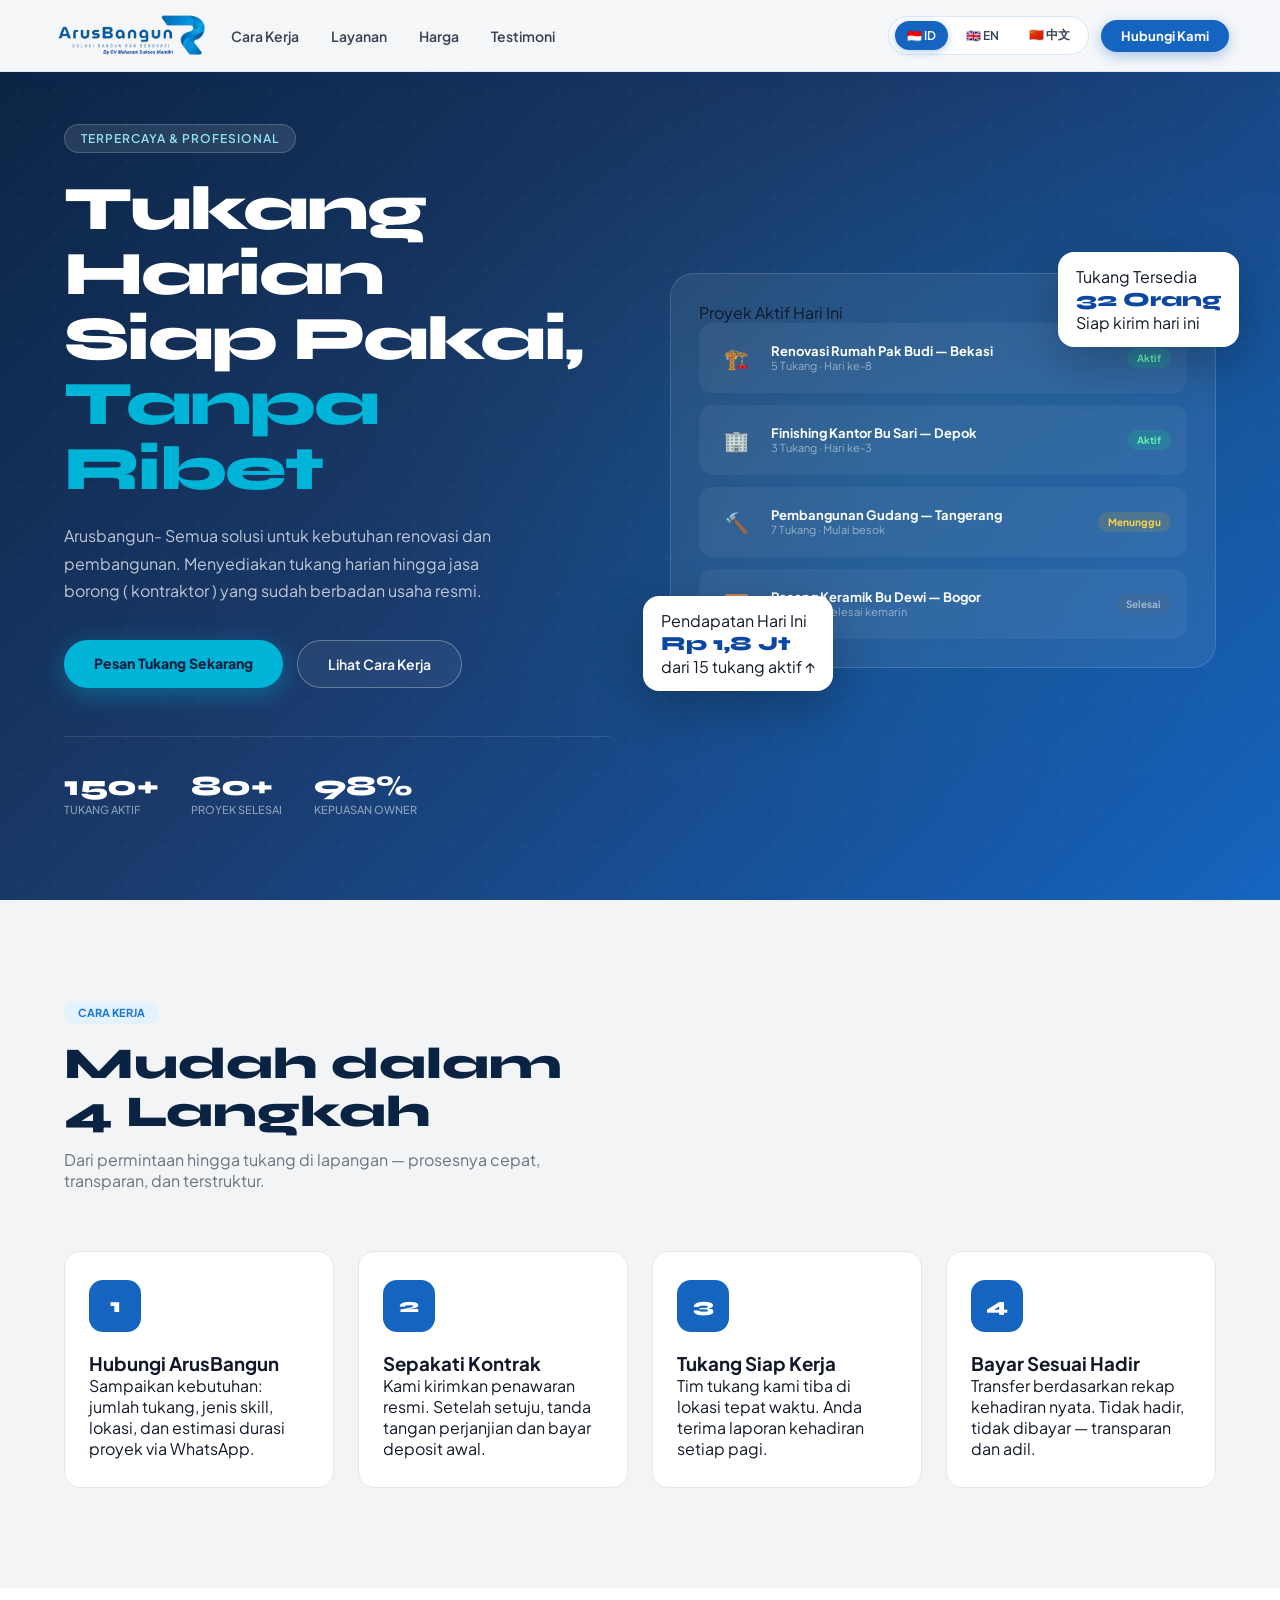
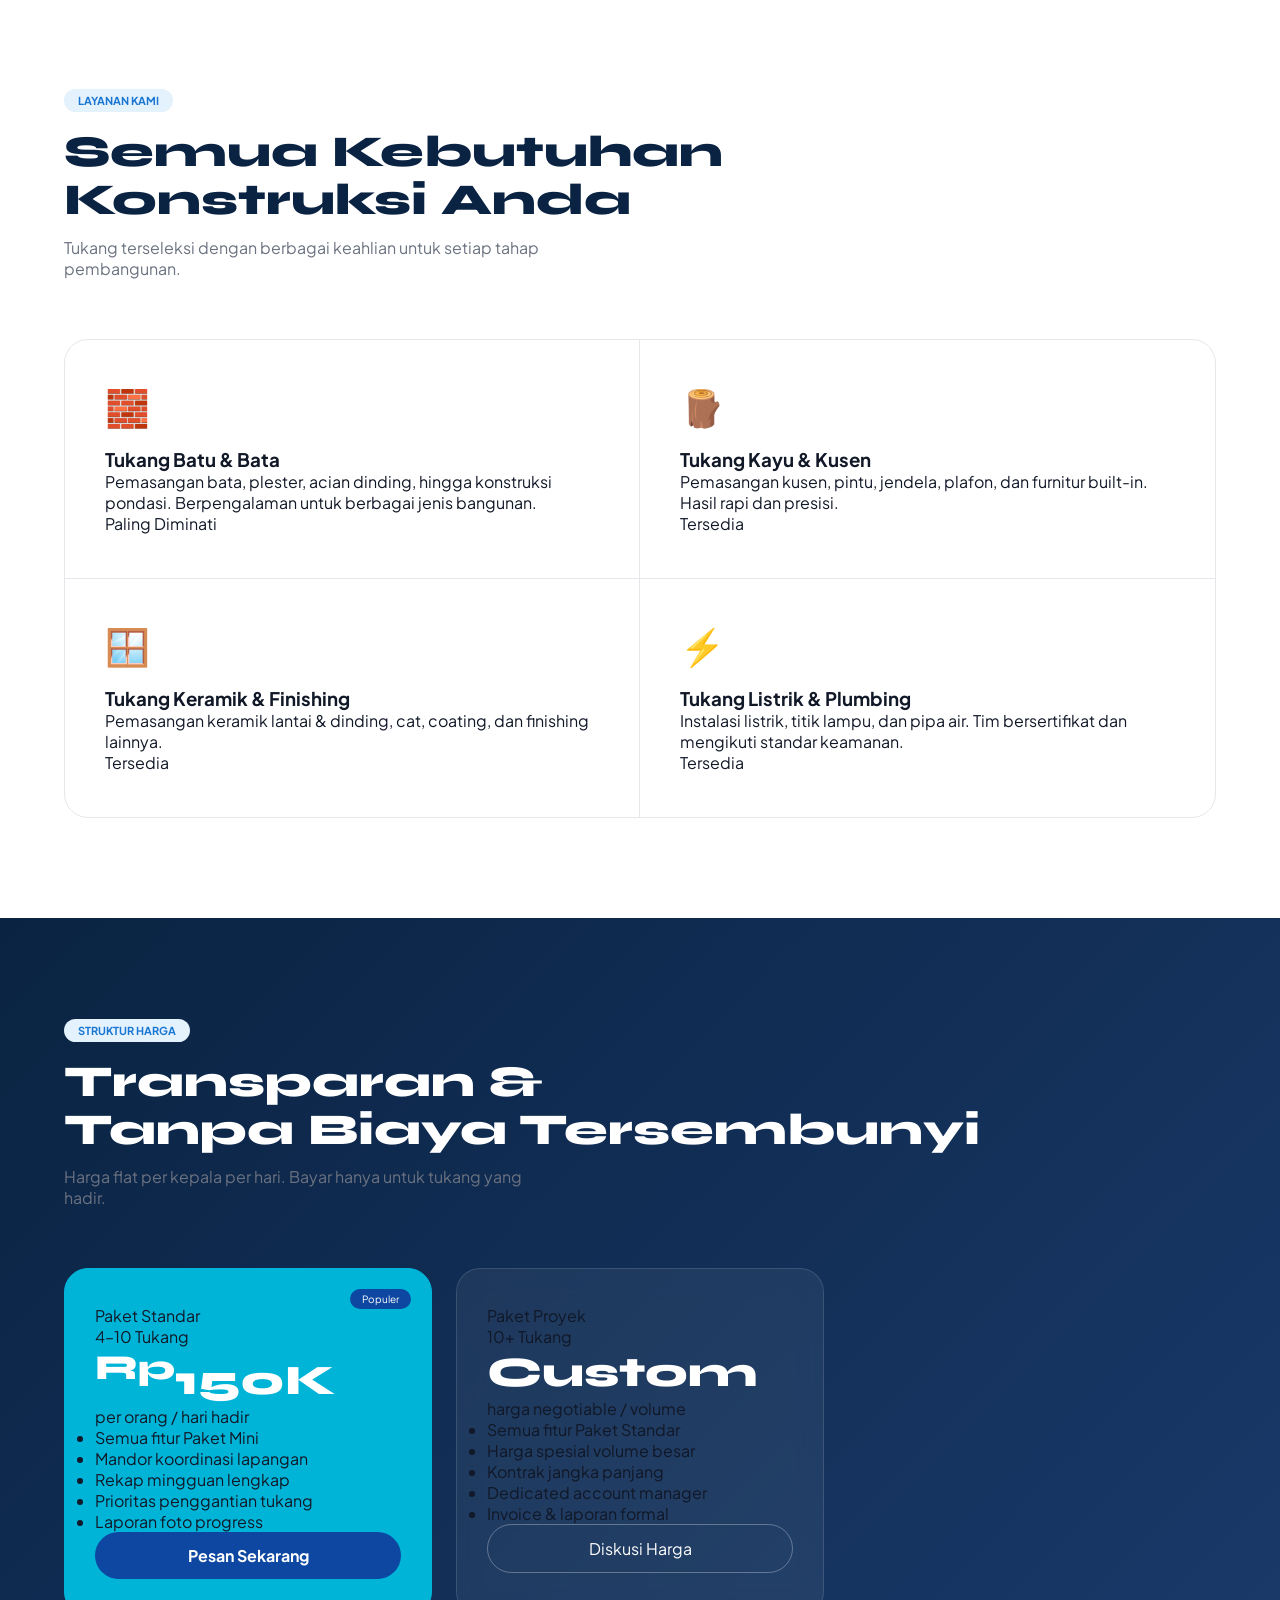
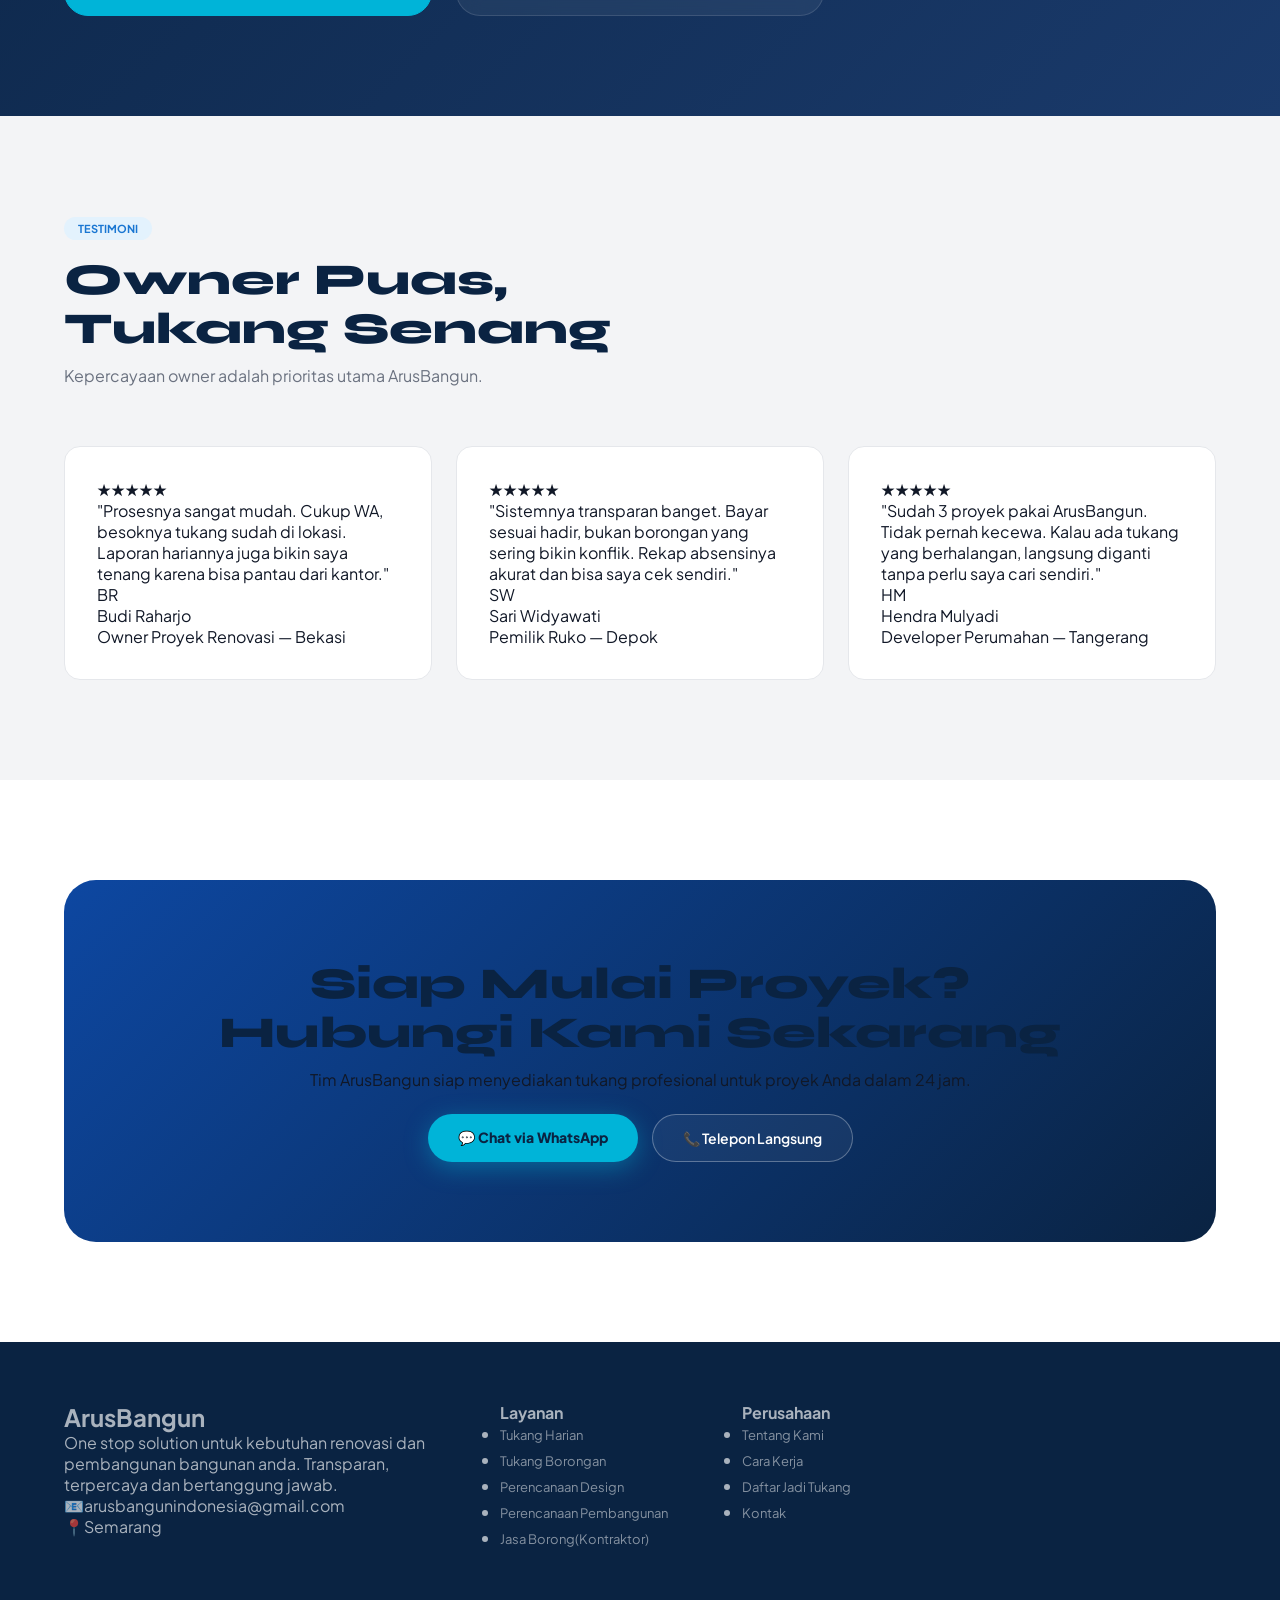
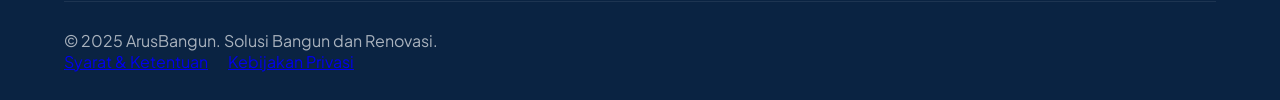
==== commit dc0078fc: "update" ====
--- a/dasboard.html
+++ b/dasboard.html
@@ -315,8 +315,9 @@
             <h2 class="section-title" data-key="cta_title">Siap Mulai Proyek?<br />Hubungi Kami Sekarang</h2>
             <p data-key="cta_desc">Tim ArusBangun siap menyediakan tukang profesional untuk proyek Anda dalam 24 jam.
             </p>
-            <div class="cta-btns"><a href="#" class="btn-primary" data-key="cta_wa">💬 Chat via WhatsApp</a><a href="#"
-                    class="btn-outline" data-key="cta_telp">📞 Telepon Langsung</a></div>
+            <div class="hero-btns" style="justify-content:center; margin-top:24px;">
+                <a href="#" class="btn-primary" data-key="cta_wa">💬 Chat via WhatsApp</a>
+                <a href="#" class="btn-outline" data-key="cta_telp">📞 Telepon Langsung</a></div>
         </div>
     </section>
 
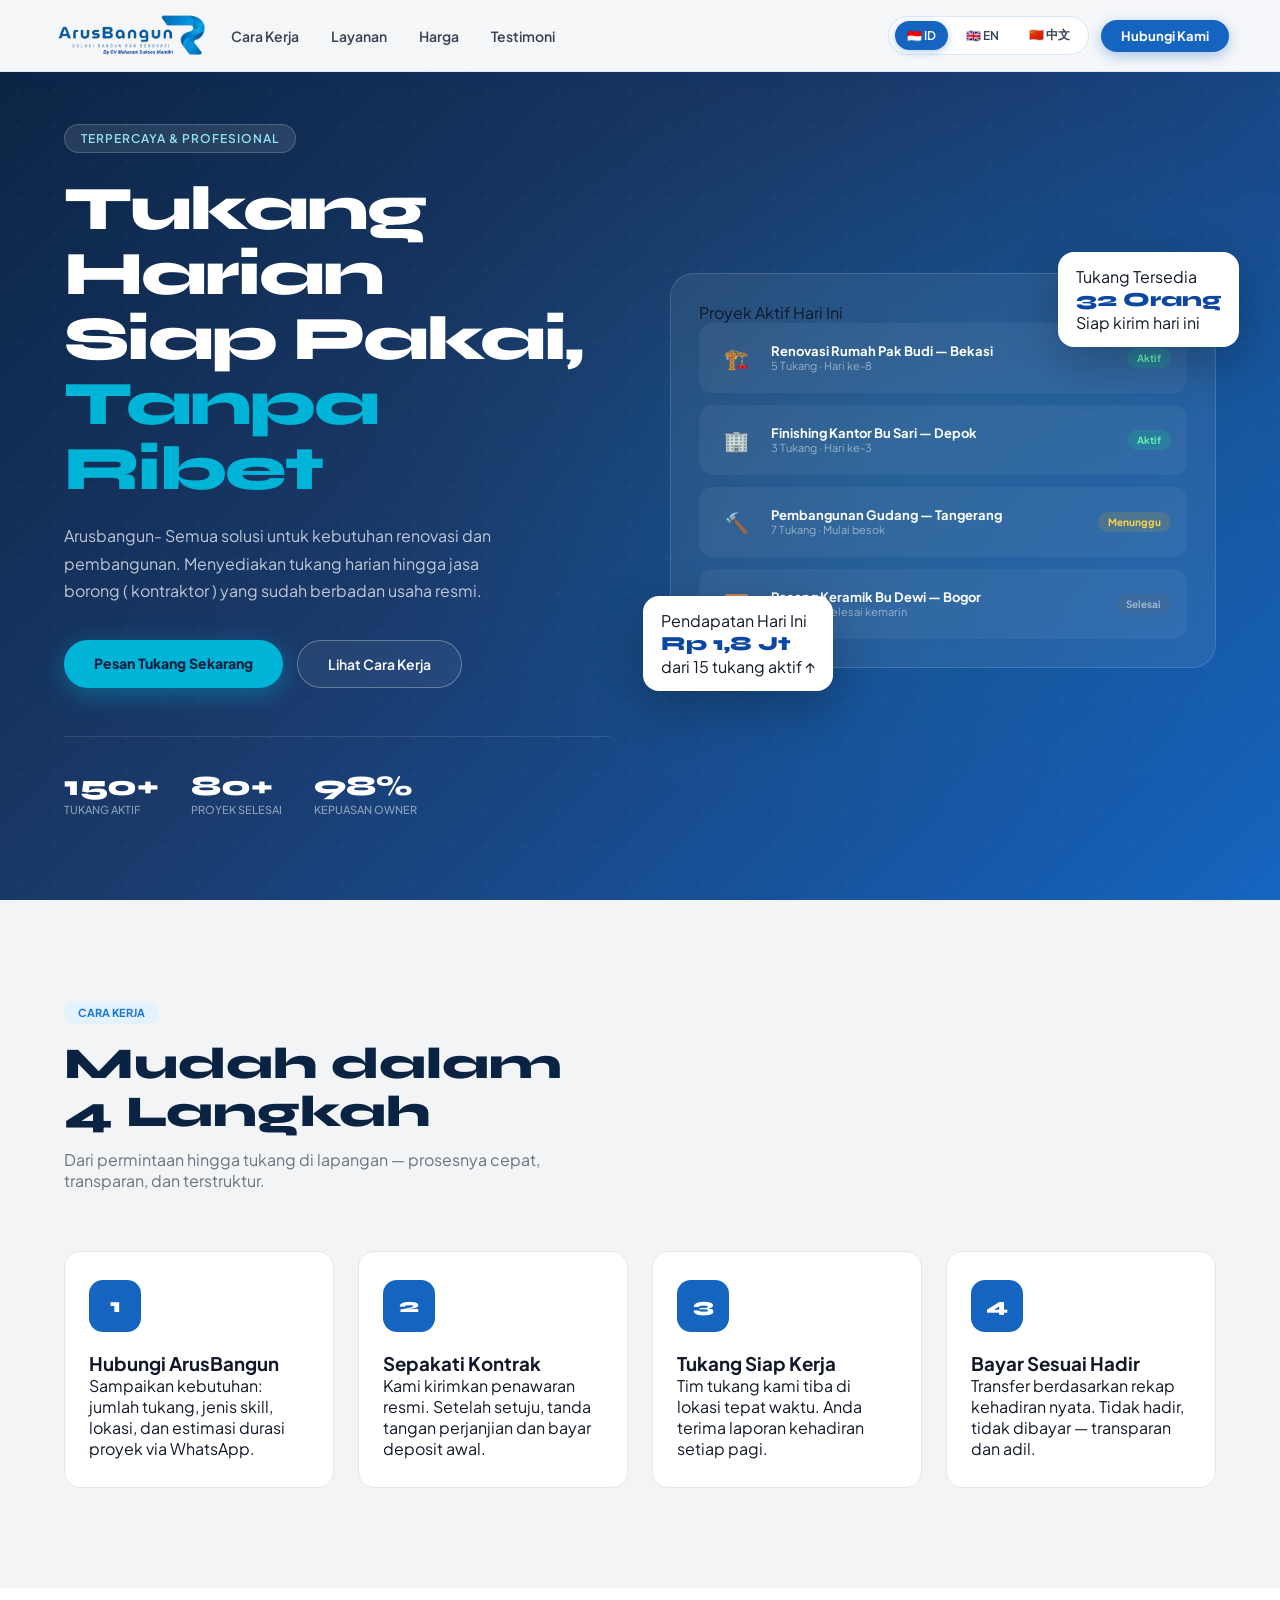
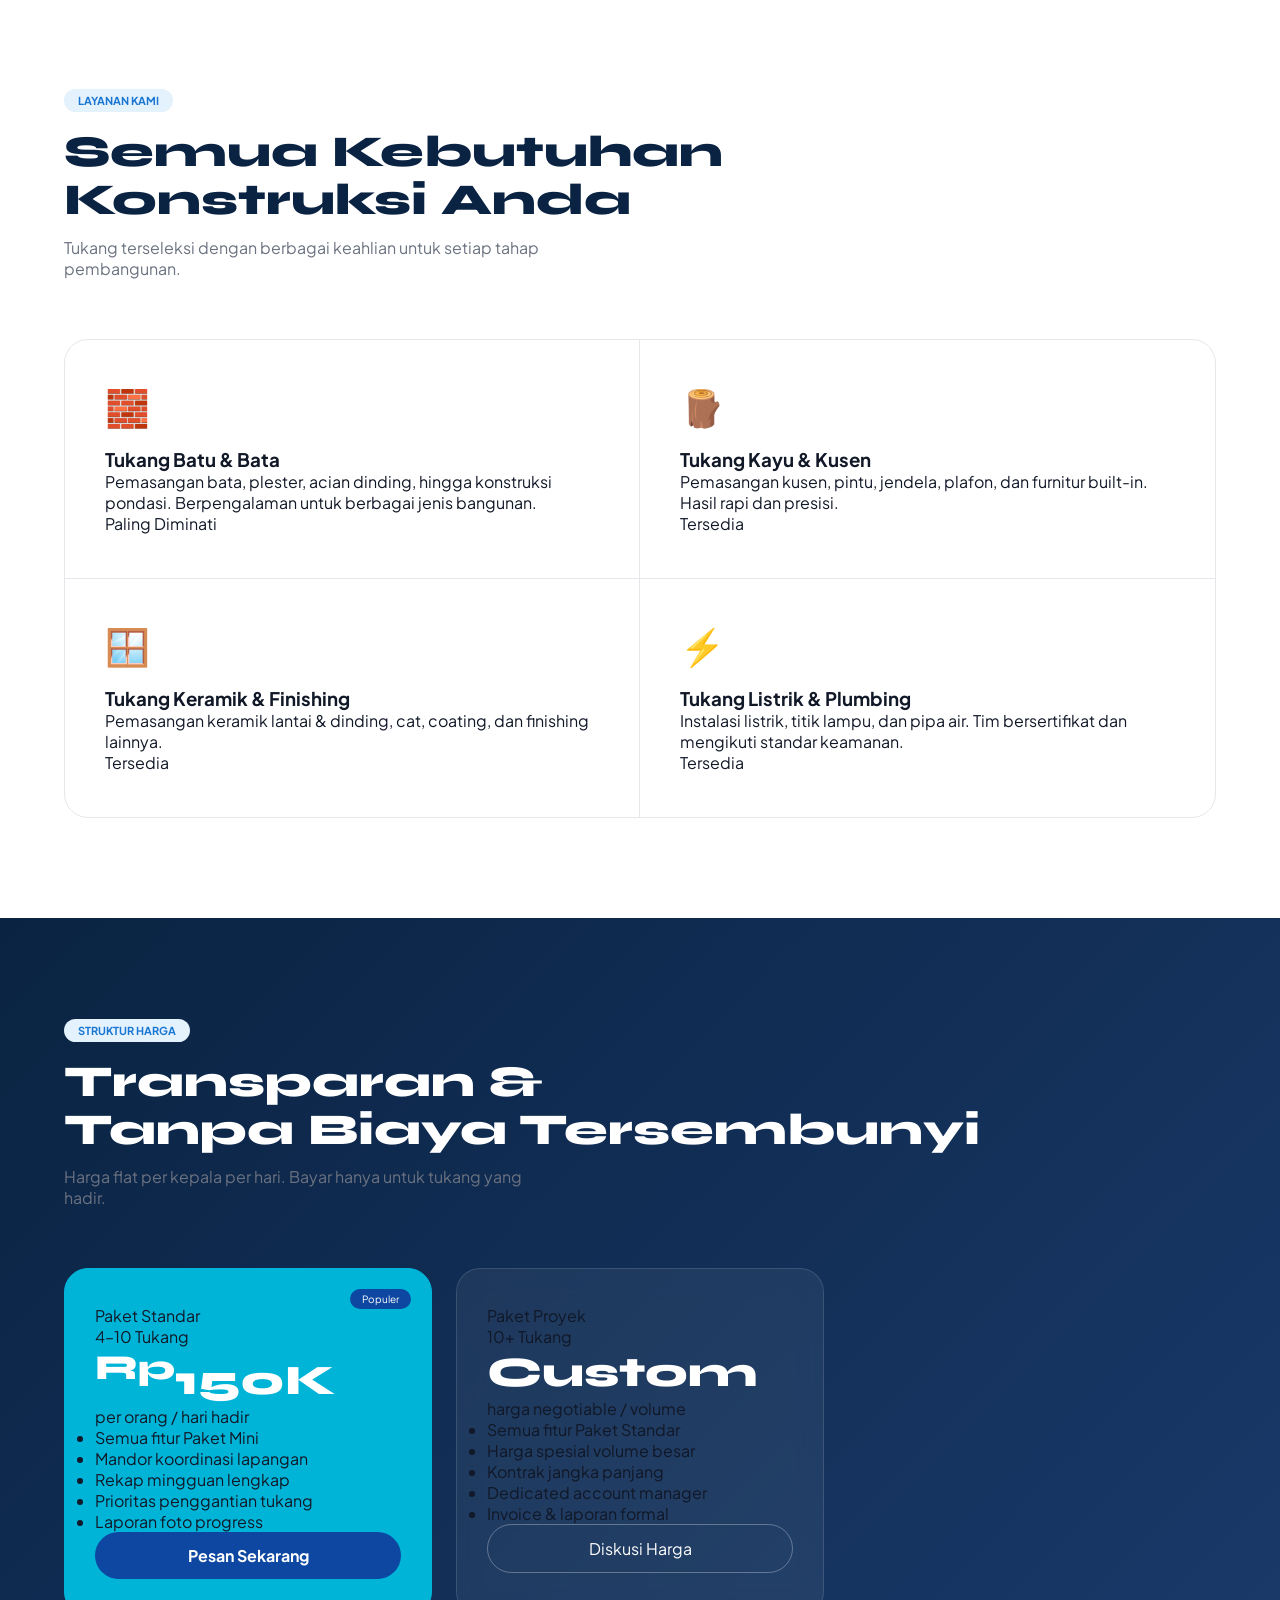
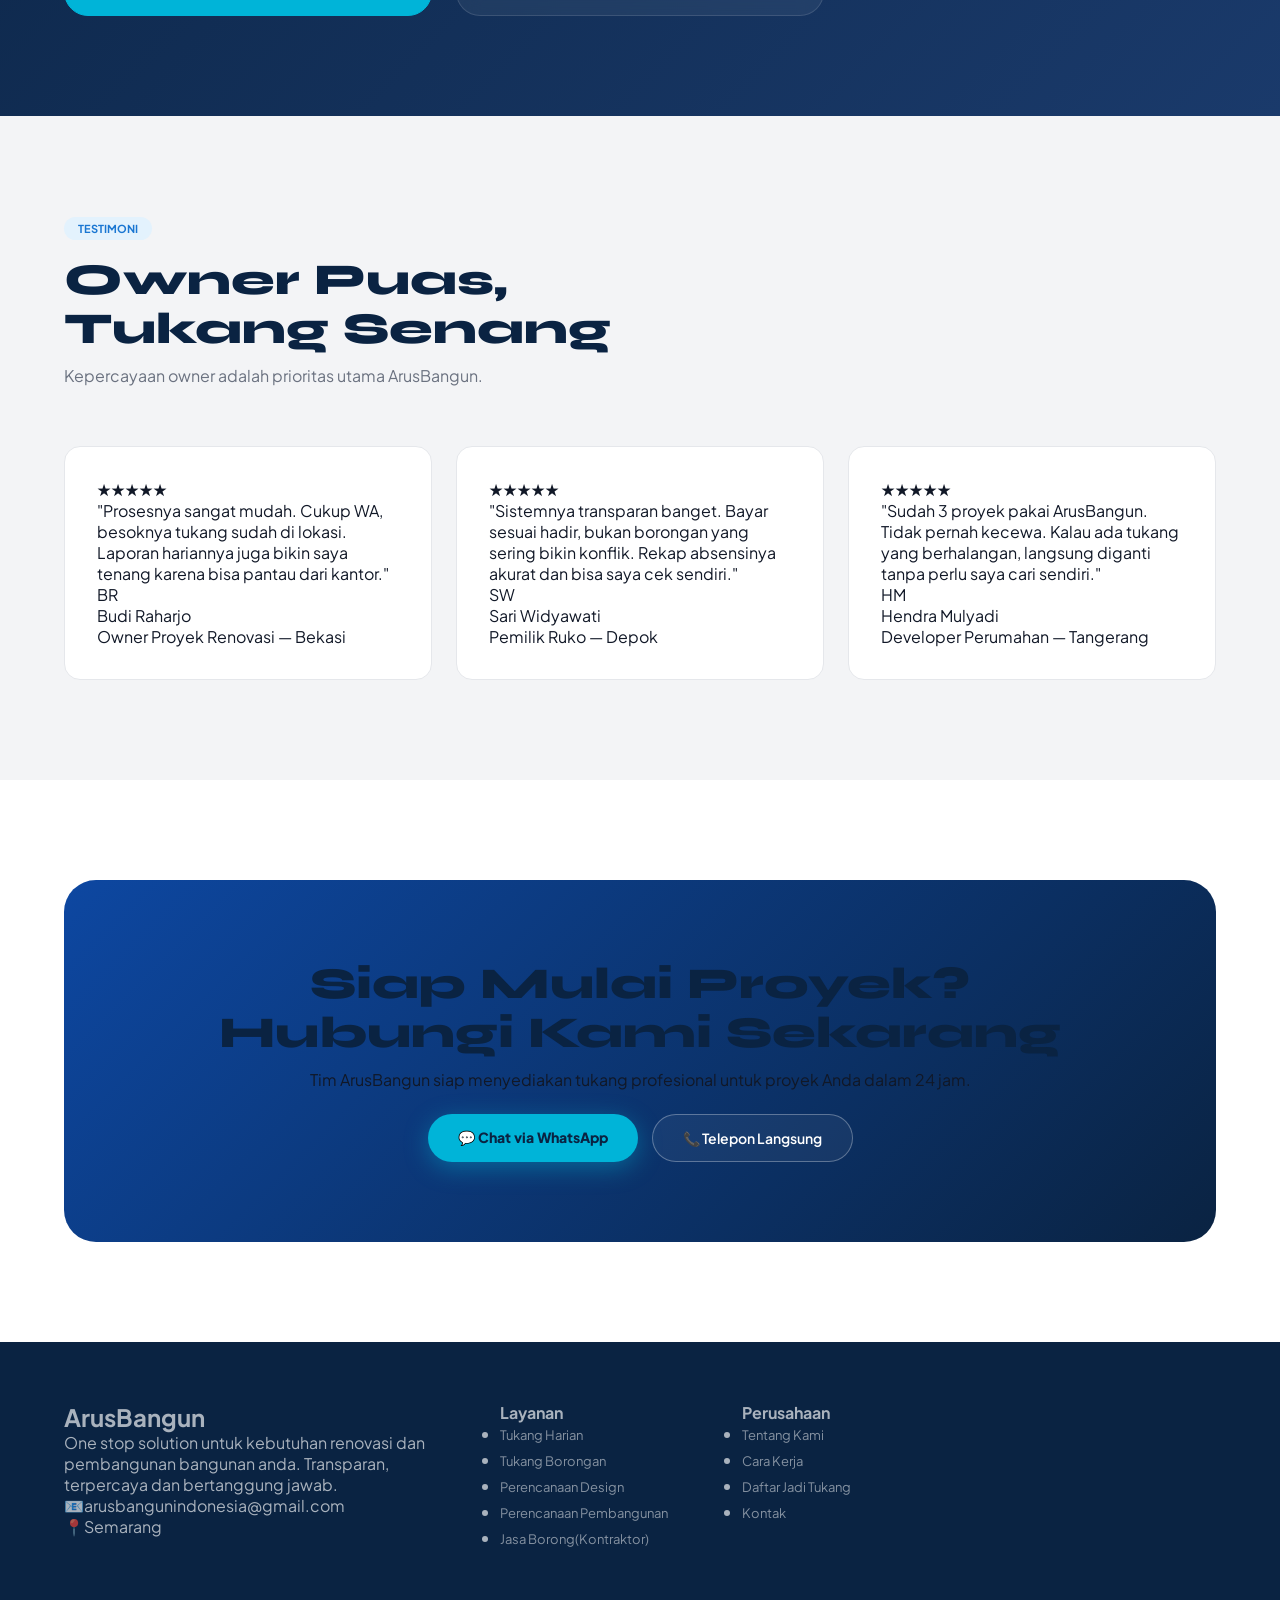
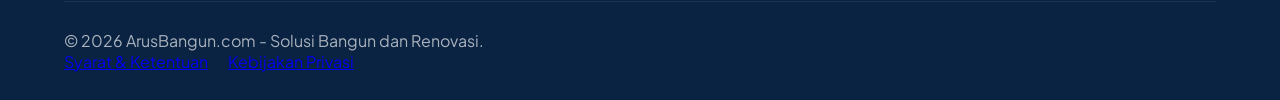
==== commit e26b9bc1: "update 23/5" ====
--- a/dasboard.html
+++ b/dasboard.html
@@ -365,7 +365,7 @@
             </div> -->
         </div>
         <div class="footer-bottom">
-            <span>© 2025 ArusBangun. Solusi Bangun dan Renovasi.</span>
+            <span>© 2026 ArusBangun.com - Solusi Bangun dan Renovasi.</span>
             <div style="display:flex;gap:20px;">
                 <a href="#" data-key="terms">Syarat & Ketentuan</a>
                 <a href="#" data-key="privacy">Kebijakan Privasi</a>
@@ -376,4 +376,4 @@
     <script src="js/script.js"></script>
 </body>
 
-</html>+</html>
